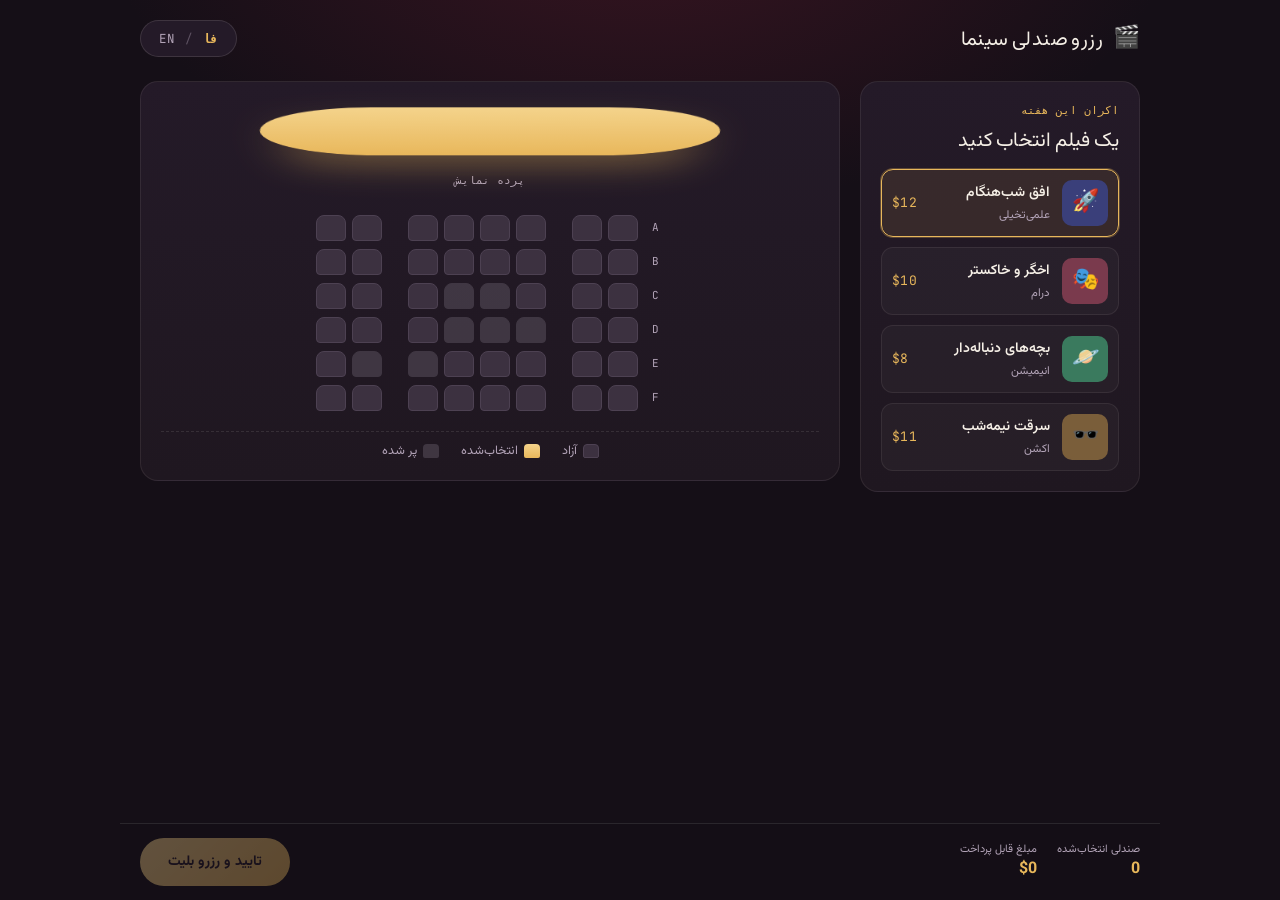
==== index.html @ b8304d1d "Add files via upload" ====
<!DOCTYPE html>
<html lang="fa" dir="rtl">
  <head>
    <meta charset="UTF-8" />
    <meta name="viewport" content="width=device-width, initial-scale=1.0" />
    <meta http-equiv="X-UA-Compatible" content="ie=edge" />
    <link rel="preconnect" href="https://fonts.googleapis.com" />
    <link rel="preconnect" href="https://fonts.gstatic.com" crossorigin />
    <link
      href="https://fonts.googleapis.com/css2?family=Bebas+Neue&family=Vazirmatn:wght@400;500;600;700&family=JetBrains+Mono:wght@500&display=swap"
      rel="stylesheet"
    />
    <link rel="stylesheet" href="style.css" />
    <title>رزرو صندلی سینما · Cinema Seat Booking</title>
  </head>
  <body>
    <div class="app">
      <header class="topbar">
        <div class="brand">
          <span class="brand__icon" aria-hidden="true">🎬</span>
          <span class="brand__name" data-i18n="brandName">رزرو صندلی سینما</span>
        </div>
        <button id="langToggle" class="lang-toggle" type="button" aria-label="Change language / تغییر زبان">
          <span class="lang-toggle__opt is-active" data-lang-opt="fa">فا</span>
          <span class="lang-toggle__divider">/</span>
          <span class="lang-toggle__opt" data-lang-opt="en">EN</span>
        </button>
      </header>

      <main class="layout">
        <section class="panel movies-panel" aria-label="Movie selection">
          <div class="panel__head">
            <span class="eyebrow mono" data-i18n="nowShowingEyebrow">اکران این هفته</span>
            <h2 class="section-title" data-i18n="chooseMovie">یک فیلم انتخاب کنید</h2>
          </div>
          <div class="movie-list" id="movieList" role="radiogroup" aria-label="Movies"></div>
        </section>

        <section class="panel theater-panel">
          <div class="screen-wrap">
            <div class="screen"></div>
            <span class="screen__label mono" data-i18n="screenLabel">پرده نمایش</span>
          </div>

          <div class="seat-map" id="seatMap"></div>

          <ul class="legend">
            <li>
              <span class="legend__seat legend__seat--available"></span>
              <span data-i18n="legendAvailable">آزاد</span>
            </li>
            <li>
              <span class="legend__seat legend__seat--selected"></span>
              <span data-i18n="legendSelected">انتخاب‌شده</span>
            </li>
            <li>
              <span class="legend__seat legend__seat--occupied"></span>
              <span data-i18n="legendOccupied">پر شده</span>
            </li>
          </ul>
        </section>
      </main>

      <footer class="summary-bar">
        <div class="summary-bar__info">
          <div class="summary-bar__stat">
            <span class="summary-bar__label" data-i18n="seatsLabel">صندلی انتخاب‌شده</span>
            <strong id="seatCount">0</strong>
          </div>
          <div class="summary-bar__stat">
            <span class="summary-bar__label" data-i18n="totalLabel">مبلغ قابل پرداخت</span>
            <strong>$<span id="totalPrice">0</span></strong>
          </div>
        </div>
        <button id="confirmBtn" class="confirm-btn" type="button" disabled>
          <span data-i18n="confirmBtn">تایید و رزرو بلیت</span>
        </button>
      </footer>
    </div>

    <div class="modal-overlay" id="modalOverlay" hidden>
      <div class="modal" role="dialog" aria-modal="true" aria-labelledby="modalTitle">
        <div class="modal__icon" aria-hidden="true">✓</div>
        <h3 id="modalTitle" data-i18n="modalTitle">رزرو با موفقیت انجام شد</h3>
        <p class="modal__details" id="modalDetails"></p>
        <button id="modalClose" class="confirm-btn" type="button" data-i18n="modalClose">رزرو جدید</button>
      </div>
    </div>

    <script src="script.js"></script>
  </body>
</html>
---- style.css ----
/* ============================================================
   Design tokens
   ============================================================ */
:root {
  /* Color — velvet curtain + marquee gold, built for a cinema subject */
  --bg: #150f17;
  --bg-soft: #1f1720;
  --panel: #241a28;
  --curtain: #7a1e33;
  --gold: #e8b75b;
  --gold-soft: #f4d38b;
  --seat-idle: #3c3140;
  --seat-idle-border: #4d4152;
  --seat-selected-start: #f4d38b;
  --seat-selected-end: #e8b75b;
  --seat-occupied: #59505d;
  --text: #f5efe6;
  --text-muted: #b3a4b8;
  --success: #34d399;

  --font-display: 'Bebas Neue', 'Vazirmatn', sans-serif;
  --font-body: 'Vazirmatn', sans-serif;
  --font-mono: 'JetBrains Mono', ui-monospace, monospace;

  --radius: 12px;
  --ease: cubic-bezier(0.4, 0, 0.2, 1);
}

@media (prefers-reduced-motion: reduce) {
  * {
    animation-duration: 0.001ms !important;
    transition-duration: 0.001ms !important;
  }
}

* {
  box-sizing: border-box;
}

html,
body {
  margin: 0;
  min-height: 100vh;
}

body {
  background: radial-gradient(ellipse 900px 500px at 50% -10%, rgba(122, 30, 51, 0.35), transparent 60%),
    var(--bg);
  color: var(--text);
  font-family: var(--font-body);
  font-size: 15px;
  line-height: 1.5;
}

.mono {
  font-family: var(--font-mono);
  letter-spacing: 0.03em;
}

.app {
  max-width: 1040px;
  margin: 0 auto;
  padding: 20px 20px 130px;
  display: flex;
  flex-direction: column;
  gap: 24px;
  min-height: 100vh;
}

/* ============================================================
   Topbar
   ============================================================ */
.topbar {
  display: flex;
  align-items: center;
  justify-content: space-between;
}

.brand {
  display: flex;
  align-items: center;
  gap: 10px;
}

.brand__icon {
  font-size: 22px;
}

.brand__name {
  font-family: var(--font-display);
  font-size: 20px;
  letter-spacing: 0.02em;
}

.lang-toggle {
  display: flex;
  align-items: center;
  gap: 6px;
  background: var(--panel);
  border: 1px solid rgba(245, 239, 230, 0.12);
  color: var(--text-muted);
  border-radius: 999px;
  padding: 7px 14px;
  font-family: var(--font-mono);
  font-size: 12.5px;
  cursor: pointer;
  transition: border-color 0.15s var(--ease);
}

.lang-toggle:hover {
  border-color: var(--gold);
}

.lang-toggle__opt {
  padding: 2px 4px;
  transition: color 0.15s var(--ease);
}

.lang-toggle__opt.is-active {
  color: var(--gold);
  font-weight: 700;
}

.lang-toggle__divider {
  opacity: 0.4;
}

/* ============================================================
   Layout
   ============================================================ */
.layout {
  display: grid;
  grid-template-columns: 280px 1fr;
  gap: 20px;
  align-items: start;
}

@media (max-width: 780px) {
  .layout {
    grid-template-columns: 1fr;
  }
}

.panel {
  background: linear-gradient(180deg, var(--panel), var(--bg-soft));
  border: 1px solid rgba(245, 239, 230, 0.08);
  border-radius: 18px;
  padding: 20px;
}

.panel__head {
  margin-bottom: 14px;
}

.eyebrow {
  display: block;
  font-size: 11px;
  color: var(--gold);
  text-transform: uppercase;
  margin-bottom: 6px;
}

.section-title {
  font-family: var(--font-display);
  font-size: 20px;
  font-weight: 400;
  letter-spacing: 0.01em;
  margin: 0;
}

/* ============================================================
   Movie list
   ============================================================ */
.movie-list {
  display: flex;
  flex-direction: column;
  gap: 10px;
}

@media (max-width: 780px) {
  .movie-list {
    flex-direction: row;
    overflow-x: auto;
    padding-bottom: 6px;
    -webkit-overflow-scrolling: touch;
  }
}

.movie-card {
  display: flex;
  align-items: center;
  gap: 12px;
  background: rgba(245, 239, 230, 0.03);
  border: 1.5px solid rgba(245, 239, 230, 0.08);
  border-radius: var(--radius);
  padding: 10px;
  cursor: pointer;
  text-align: start;
  color: var(--text);
  font-family: var(--font-body);
  transition: border-color 0.15s var(--ease), background 0.15s var(--ease), transform 0.15s var(--ease);
  min-height: 64px;
}

@media (max-width: 780px) {
  .movie-card {
    flex-direction: column;
    min-width: 128px;
    text-align: center;
  }
}

.movie-card:hover {
  border-color: rgba(232, 183, 91, 0.5);
  transform: translateY(-1px);
}

.movie-card.is-selected {
  border-color: var(--gold);
  background: rgba(232, 183, 91, 0.1);
  box-shadow: 0 0 0 1px rgba(232, 183, 91, 0.3);
}

.movie-card__poster {
  flex: none;
  width: 46px;
  height: 46px;
  border-radius: 10px;
  display: flex;
  align-items: center;
  justify-content: center;
  font-size: 22px;
}

.movie-card__body {
  flex: 1;
  min-width: 0;
}

.movie-card__title {
  display: block;
  font-weight: 600;
  font-size: 14px;
  white-space: nowrap;
  overflow: hidden;
  text-overflow: ellipsis;
}

.movie-card__genre {
  display: block;
  font-size: 11.5px;
  color: var(--text-muted);
  margin-top: 2px;
}

.movie-card__price {
  flex: none;
  font-family: var(--font-mono);
  font-size: 13px;
  color: var(--gold);
}

/* ============================================================
   Theater / screen (signature element)
   ============================================================ */
.screen-wrap {
  display: flex;
  flex-direction: column;
  align-items: center;
  margin-bottom: 26px;
  perspective: 700px;
}

.screen {
  width: 100%;
  max-width: 460px;
  height: 60px;
  border-radius: 50% / 100%;
  background: linear-gradient(180deg, var(--gold-soft), var(--gold));
  transform: rotateX(-38deg);
  box-shadow: 0 20px 45px -10px rgba(232, 183, 91, 0.45);
  transition: box-shadow 0.4s var(--ease);
}

/* The glow intensifies as more seats are selected - set via --glow custom property from JS */
.screen-wrap.has-selection .screen {
  box-shadow: 0 20px 60px -6px rgba(232, 183, 91, 0.7);
}

.screen__label {
  margin-top: 10px;
  font-size: 11px;
  color: var(--text-muted);
  text-transform: uppercase;
}

/* ============================================================
   Seat map
   ============================================================ */
.seat-map {
  display: flex;
  flex-direction: column;
  gap: 8px;
  align-items: center;
  margin-bottom: 20px;
}

.seat-row {
  display: flex;
  align-items: center;
  gap: 10px;
}

.seat-row__label {
  width: 16px;
  font-size: 11px;
  color: var(--text-muted);
  text-align: center;
}

.seat-row__seats {
  display: flex;
  gap: 6px;
}

.seat-gap {
  width: 14px;
}

.seat {
  width: 30px;
  height: 26px;
  border: none;
  border-radius: 8px 8px 4px 4px;
  background: var(--seat-idle);
  border: 1.5px solid var(--seat-idle-border);
  cursor: pointer;
  transition: transform 0.12s var(--ease), background 0.15s var(--ease), border-color 0.15s var(--ease);
  padding: 0;
}

.seat:hover:not(.seat--occupied) {
  transform: scale(1.12);
  border-color: var(--gold);
}

.seat:focus-visible {
  outline: 2px solid var(--gold);
  outline-offset: 2px;
}

.seat--selected {
  background: linear-gradient(180deg, var(--seat-selected-start), var(--seat-selected-end));
  border-color: var(--gold);
}

.seat--occupied {
  background: var(--seat-occupied);
  border-color: var(--seat-occupied);
  cursor: not-allowed;
  opacity: 0.55;
}

/* touch target padding so mobile taps are forgiving even though the visible
   seat stays compact and true to the theater-seat shape */
.seat-row__seats .seat {
  position: relative;
}

@media (max-width: 480px) {
  .seat {
    width: 26px;
    height: 22px;
  }
  .seat-row__seats {
    gap: 5px;
  }
}

/* ============================================================
   Legend
   ============================================================ */
.legend {
  list-style: none;
  display: flex;
  justify-content: center;
  gap: 22px;
  padding: 10px 0 0;
  margin: 0;
  font-size: 12.5px;
  color: var(--text-muted);
  border-top: 1px dashed rgba(245, 239, 230, 0.1);
}

.legend li {
  display: flex;
  align-items: center;
  gap: 6px;
}

.legend__seat {
  width: 16px;
  height: 14px;
  border-radius: 4px 4px 2px 2px;
  display: inline-block;
}

.legend__seat--available {
  background: var(--seat-idle);
  border: 1px solid var(--seat-idle-border);
}

.legend__seat--selected {
  background: linear-gradient(180deg, var(--seat-selected-start), var(--seat-selected-end));
}

.legend__seat--occupied {
  background: var(--seat-occupied);
  opacity: 0.55;
}

/* ============================================================
   Summary bar
   ============================================================ */
.summary-bar {
  position: fixed;
  bottom: 0;
  inset-inline: 0;
  background: rgba(21, 15, 23, 0.9);
  backdrop-filter: blur(10px);
  border-top: 1px solid rgba(245, 239, 230, 0.1);
  padding: 14px 20px;
  display: flex;
  align-items: center;
  justify-content: space-between;
  gap: 16px;
  max-width: 1040px;
  margin: 0 auto;
  z-index: 20;
}

.summary-bar__info {
  display: flex;
  gap: 20px;
}

.summary-bar__stat {
  display: flex;
  flex-direction: column;
  font-size: 12px;
}

.summary-bar__label {
  color: var(--text-muted);
  font-size: 11px;
}

.summary-bar__stat strong {
  font-size: 16px;
  color: var(--gold);
}

.confirm-btn {
  background: linear-gradient(135deg, var(--gold-soft), var(--gold));
  color: #241a28;
  border: none;
  border-radius: 999px;
  padding: 13px 28px;
  font-family: var(--font-body);
  font-weight: 700;
  font-size: 14px;
  cursor: pointer;
  transition: transform 0.15s var(--ease), box-shadow 0.15s var(--ease), opacity 0.15s var(--ease);
  box-shadow: 0 10px 24px -8px rgba(232, 183, 91, 0.6);
}

.confirm-btn:disabled {
  opacity: 0.35;
  cursor: not-allowed;
  box-shadow: none;
}

.confirm-btn:not(:disabled):hover {
  transform: translateY(-1px);
}

/* ============================================================
   Modal
   ============================================================ */
.modal-overlay {
  position: fixed;
  inset: 0;
  background: rgba(10, 6, 11, 0.7);
  display: flex;
  align-items: center;
  justify-content: center;
  z-index: 40;
  padding: 20px;
}

.modal-overlay[hidden] {
  display: none;
}

.modal {
  background: var(--panel);
  border: 1px solid rgba(245, 239, 230, 0.1);
  border-radius: 18px;
  padding: 28px;
  max-width: 340px;
  width: 100%;
  text-align: center;
  animation: pop 0.25s var(--ease);
}

.modal__icon {
  width: 46px;
  height: 46px;
  border-radius: 50%;
  background: rgba(52, 211, 153, 0.15);
  color: var(--success);
  display: flex;
  align-items: center;
  justify-content: center;
  font-size: 22px;
  margin: 0 auto 14px;
}

.modal h3 {
  font-family: var(--font-display);
  font-weight: 400;
  font-size: 20px;
  margin: 0 0 8px;
}

.modal__details {
  color: var(--text-muted);
  font-size: 13.5px;
  margin: 0 0 18px;
  line-height: 1.6;
}

@keyframes pop {
  from {
    transform: scale(0.92);
    opacity: 0;
  }
  to {
    transform: scale(1);
    opacity: 1;
  }
}
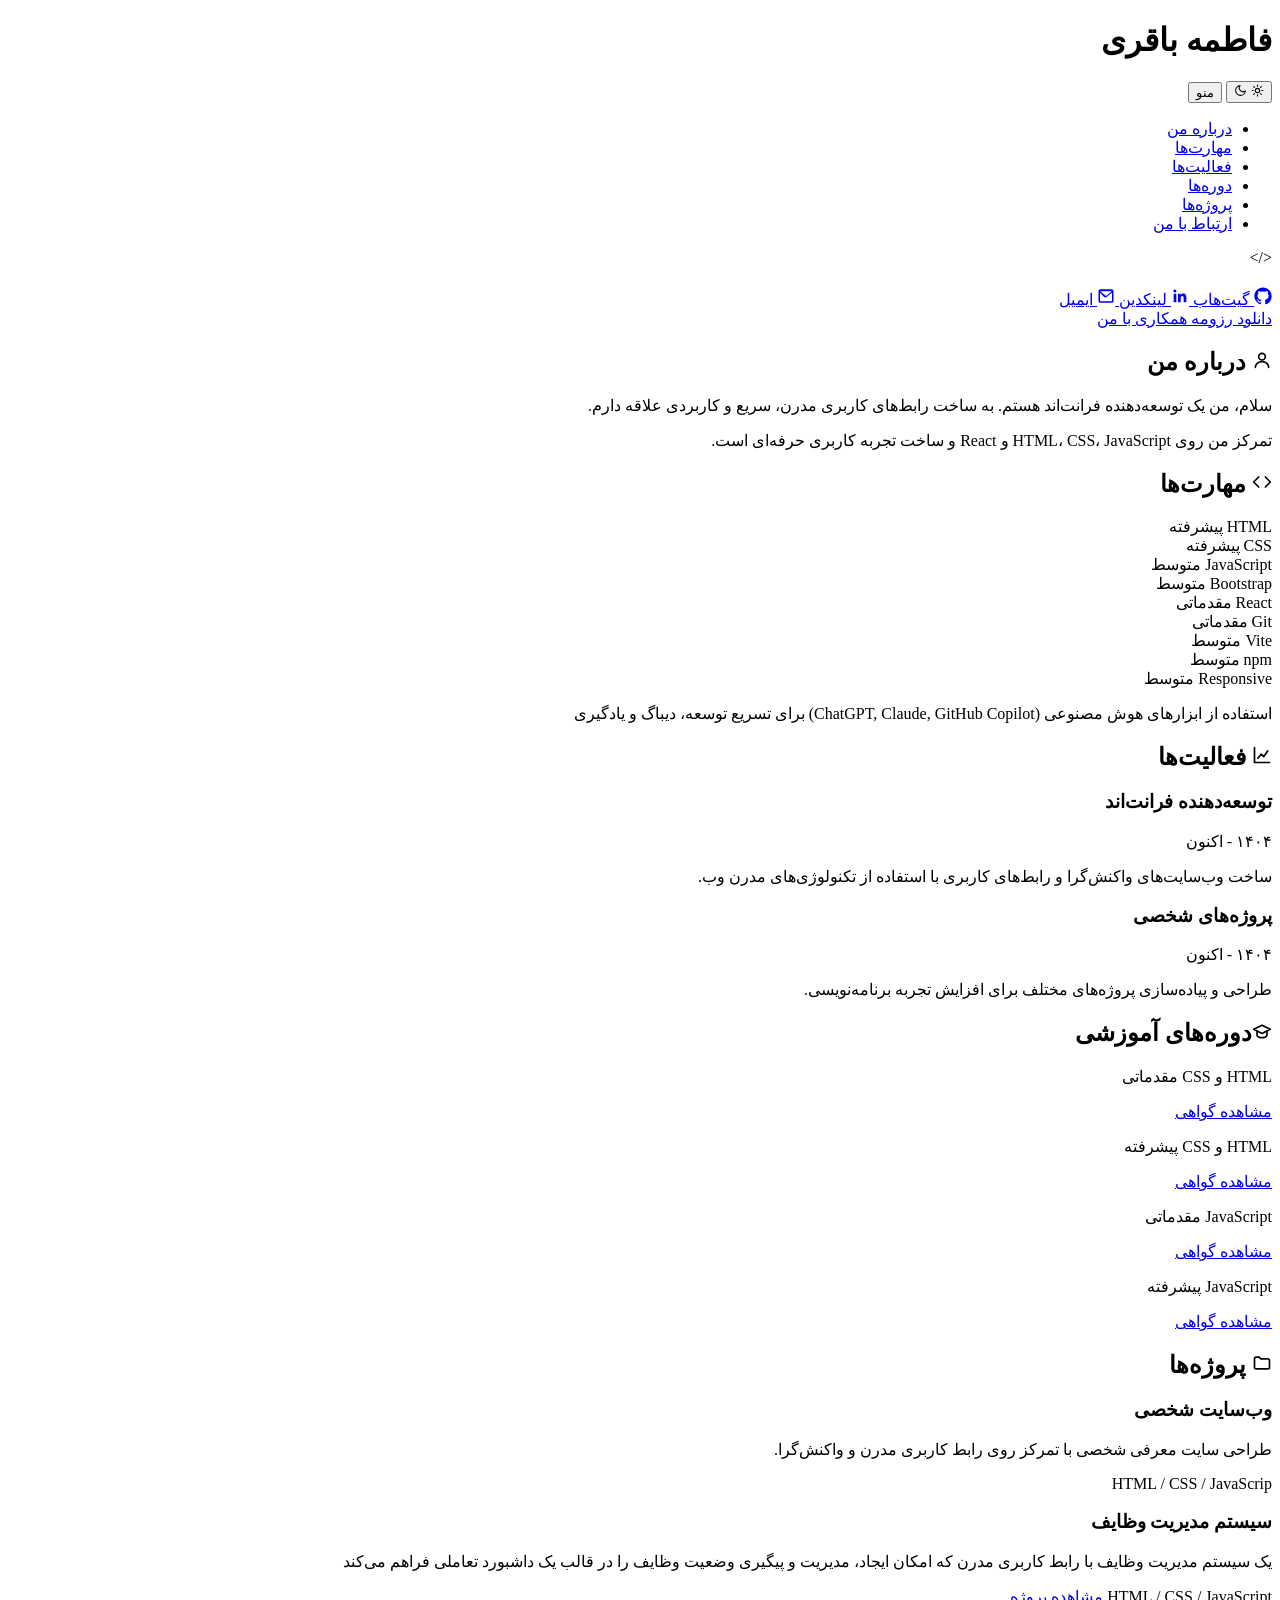
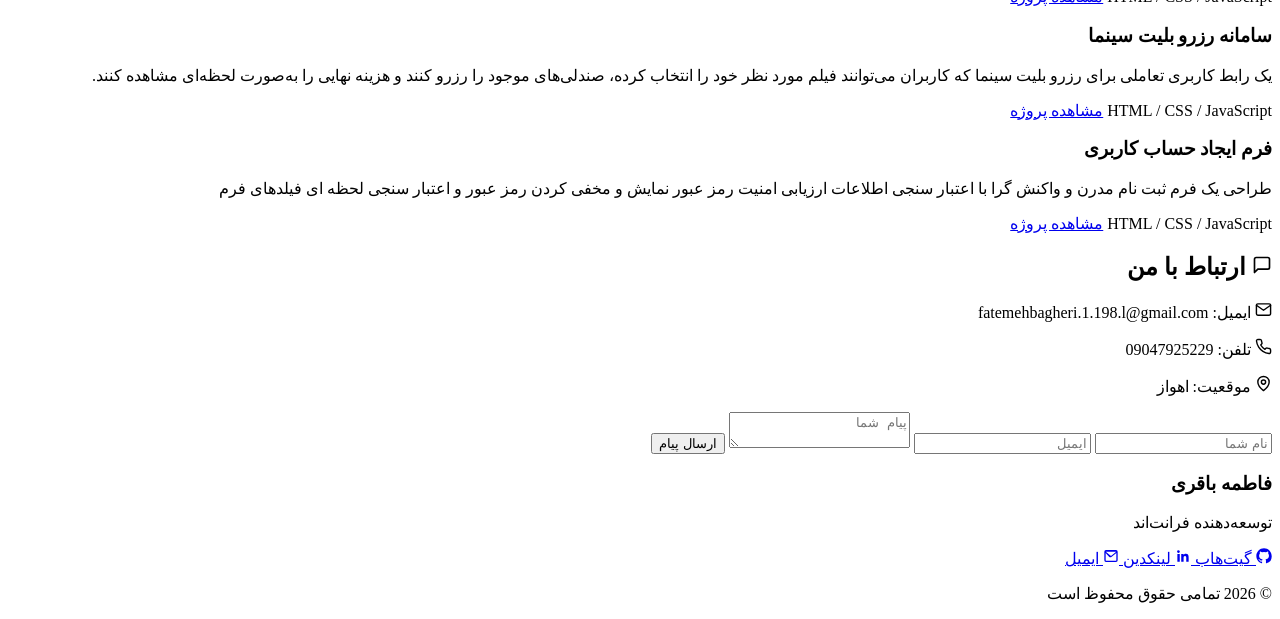
==== commit 2a9cfe8d: "Add files via upload" ====
--- a/index.html
+++ b/index.html
@@ -1,92 +1,668 @@
 <!DOCTYPE html>
 <html lang="fa" dir="rtl">
-  <head>
-    <meta charset="UTF-8" />
-    <meta name="viewport" content="width=device-width, initial-scale=1.0" />
-    <meta http-equiv="X-UA-Compatible" content="ie=edge" />
-    <link rel="preconnect" href="https://fonts.googleapis.com" />
-    <link rel="preconnect" href="https://fonts.gstatic.com" crossorigin />
-    <link
-      href="https://fonts.googleapis.com/css2?family=Bebas+Neue&family=Vazirmatn:wght@400;500;600;700&family=JetBrains+Mono:wght@500&display=swap"
-      rel="stylesheet"
-    />
-    <link rel="stylesheet" href="style.css" />
-    <title>رزرو صندلی سینما · Cinema Seat Booking</title>
-  </head>
-  <body>
-    <div class="app">
-      <header class="topbar">
-        <div class="brand">
-          <span class="brand__icon" aria-hidden="true">🎬</span>
-          <span class="brand__name" data-i18n="brandName">رزرو صندلی سینما</span>
-        </div>
-        <button id="langToggle" class="lang-toggle" type="button" aria-label="Change language / تغییر زبان">
-          <span class="lang-toggle__opt is-active" data-lang-opt="fa">فا</span>
-          <span class="lang-toggle__divider">/</span>
-          <span class="lang-toggle__opt" data-lang-opt="en">EN</span>
-        </button>
-      </header>
-
-      <main class="layout">
-        <section class="panel movies-panel" aria-label="Movie selection">
-          <div class="panel__head">
-            <span class="eyebrow mono" data-i18n="nowShowingEyebrow">اکران این هفته</span>
-            <h2 class="section-title" data-i18n="chooseMovie">یک فیلم انتخاب کنید</h2>
-          </div>
-          <div class="movie-list" id="movieList" role="radiogroup" aria-label="Movies"></div>
-        </section>
-
-        <section class="panel theater-panel">
-          <div class="screen-wrap">
-            <div class="screen"></div>
-            <span class="screen__label mono" data-i18n="screenLabel">پرده نمایش</span>
-          </div>
-
-          <div class="seat-map" id="seatMap"></div>
-
-          <ul class="legend">
-            <li>
-              <span class="legend__seat legend__seat--available"></span>
-              <span data-i18n="legendAvailable">آزاد</span>
-            </li>
-            <li>
-              <span class="legend__seat legend__seat--selected"></span>
-              <span data-i18n="legendSelected">انتخاب‌شده</span>
-            </li>
-            <li>
-              <span class="legend__seat legend__seat--occupied"></span>
-              <span data-i18n="legendOccupied">پر شده</span>
-            </li>
-          </ul>
-        </section>
-      </main>
-
-      <footer class="summary-bar">
-        <div class="summary-bar__info">
-          <div class="summary-bar__stat">
-            <span class="summary-bar__label" data-i18n="seatsLabel">صندلی انتخاب‌شده</span>
-            <strong id="seatCount">0</strong>
-          </div>
-          <div class="summary-bar__stat">
-            <span class="summary-bar__label" data-i18n="totalLabel">مبلغ قابل پرداخت</span>
-            <strong>$<span id="totalPrice">0</span></strong>
-          </div>
-        </div>
-        <button id="confirmBtn" class="confirm-btn" type="button" disabled>
-          <span data-i18n="confirmBtn">تایید و رزرو بلیت</span>
-        </button>
-      </footer>
-    </div>
-
-    <div class="modal-overlay" id="modalOverlay" hidden>
-      <div class="modal" role="dialog" aria-modal="true" aria-labelledby="modalTitle">
-        <div class="modal__icon" aria-hidden="true">✓</div>
-        <h3 id="modalTitle" data-i18n="modalTitle">رزرو با موفقیت انجام شد</h3>
-        <p class="modal__details" id="modalDetails"></p>
-        <button id="modalClose" class="confirm-btn" type="button" data-i18n="modalClose">رزرو جدید</button>
-      </div>
-    </div>
-
-    <script src="script.js"></script>
-  </body>
+
+<head>
+
+<meta charset="UTF-8">
+
+<meta name="viewport" content="width=device-width, initial-scale=1.0">
+
+<title>
+فاطمه باقری | Front-end Developer
+</title>
+
+<link rel="stylesheet" href="i.css">
+
+<script>
+(function(){
+    var saved = localStorage.getItem("theme");
+    var theme = saved || (window.matchMedia("(prefers-color-scheme: light)").matches ? "light" : "dark");
+    document.documentElement.setAttribute("data-theme", theme);
+})();
+</script>
+
+</head>
+
+
+<body>
+
+<!-- لایه‌های پارالاکس پس‌زمینه: هرکدام با سرعت متفاوت هنگام اسکرول جابه‌جا می‌شوند تا حس عمق بسازند -->
+<div class="bg-decor" aria-hidden="true">
+    <span class="orb orb-1" data-speed="0.15"></span>
+    <span class="orb orb-2" data-speed="0.3"></span>
+    <span class="orb orb-3" data-speed="0.08"></span>
+    <span class="grain"></span>
+</div>
+
+
+<header class="reveal" id="site-header">
+
+<div class="container">
+
+
+<div class="header-top">
+
+<h1 class="site-title">
+فاطمه باقری
+</h1>
+
+<div class="header-actions">
+
+<button id="theme-toggle" class="theme-toggle" aria-label="تغییر حالت روز و شب" title="تغییر حالت روز و شب">
+  <span class="toggle-track">
+    <span class="toggle-thumb">
+      <svg class="icon-sun" viewBox="0 0 24 24" width="13" height="13" fill="none" stroke="currentColor" stroke-width="2" stroke-linecap="round" stroke-linejoin="round"><circle cx="12" cy="12" r="4"/><path d="M12 2v2M12 20v2M4.93 4.93l1.41 1.41M17.66 17.66l1.41 1.41M2 12h2M20 12h2M4.93 19.07l1.41-1.41M17.66 6.34l1.41-1.41"/></svg>
+      <svg class="icon-moon" viewBox="0 0 24 24" width="13" height="13" fill="none" stroke="currentColor" stroke-width="2" stroke-linecap="round" stroke-linejoin="round"><path d="M21 12.79A9 9 0 1 1 11.21 3 7 7 0 0 0 21 12.79z"/></svg>
+    </span>
+  </span>
+</button>
+
+<button id="menu-toggle" class="menu-toggle" aria-label="باز کردن منو" aria-expanded="false" aria-controls="main-nav">
+  <span class="menu-icon">
+    <span></span>
+    <span></span>
+    <span></span>
+  </span>
+  <span class="menu-toggle-label">منو</span>
+</button>
+
+</div> 
+
+</div>
+
+
+
+<nav id="main-nav" class="main-nav">
+
+<div class="main-nav-inner">
+
+<ul>
+
+<li>
+<a href="#about" class="nav-link">درباره من</a>
+</li>
+
+<li>
+<a href="#skills" class="nav-link">مهارت‌ها</a>
+</li>
+
+<li>
+<a href="#activities" class="nav-link">فعالیت‌ها</a>
+</li>
+
+<li>
+<a href="#education" class="nav-link">دوره‌ها</a>
+</li>
+
+<li>
+<a href="#portfolio" class="nav-link">پروژه‌ها</a>
+</li>
+
+<li>
+<a href="#contact" class="nav-link">ارتباط با من</a>
+</li>
+
+</ul>
+
+</div>
+
+</nav>
+
+
+</div>
+
+</header>
+
+
+
+
+
+<main>
+
+
+<div class="container">
+
+
+
+<section class="hero reveal">
+
+
+<div class="hero-content">
+
+<span class="hero-glyph" aria-hidden="true">&lt;/&gt;</span>
+
+<h2>
+<span id="typing"></span>
+</h2>
+
+
+
+<div class="social">
+
+<a href="https://github.com/vvnn12vn-boop" 
+target="_blank" 
+class="social-link">
+<svg viewBox="0 0 24 24" width="18" height="18" fill="currentColor"><path d="M12 .5C5.65.5.5 5.65.5 12c0 5.1 3.29 9.42 7.86 10.95.58.1.79-.25.79-.56 0-.28-.01-1.02-.02-2-3.2.7-3.87-1.54-3.87-1.54-.53-1.34-1.29-1.7-1.29-1.7-1.05-.72.08-.71.08-.71 1.17.08 1.78 1.2 1.78 1.2 1.03 1.77 2.7 1.26 3.36.96.1-.75.4-1.26.73-1.55-2.55-.29-5.24-1.28-5.24-5.7 0-1.26.45-2.29 1.19-3.09-.12-.29-.52-1.46.11-3.05 0 0 .97-.31 3.18 1.18a11 11 0 0 1 5.8 0c2.2-1.49 3.17-1.18 3.17-1.18.64 1.59.24 2.76.12 3.05.74.8 1.19 1.83 1.19 3.09 0 4.43-2.7 5.4-5.27 5.69.42.36.78 1.07.78 2.16 0 1.56-.02 2.82-.02 3.2 0 .31.21.67.8.56A10.52 10.52 0 0 0 23.5 12c0-6.35-5.15-11.5-11.5-11.5z"/></svg>
+<span>گیت‌هاب</span>
+</a>
+
+<a href="www.linkedin.com/in/frontend-dev-g-a47973423" class="social-link">
+<svg viewBox="0 0 24 24" width="18" height="18" fill="currentColor"><path d="M20.45 20.45h-3.56v-5.57c0-1.33-.02-3.04-1.85-3.04-1.86 0-2.14 1.45-2.14 2.94v5.67H9.34V9h3.42v1.56h.05c.48-.9 1.64-1.85 3.38-1.85 3.6 0 4.27 2.37 4.27 5.46v6.28zM5.34 7.43a2.07 2.07 0 1 1 0-4.13 2.07 2.07 0 0 1 0 4.13zM7.12 20.45H3.56V9h3.56v11.45z"/></svg>
+<span>لینکدین</span>
+</a>
+
+<a href="mailto:fatemehbagheri.1.198.l@gmail.com" class="social-link">
+<svg viewBox="0 0 24 24" width="18" height="18" fill="currentColor"><path d="M2 5.5A2.5 2.5 0 0 1 4.5 3h15A2.5 2.5 0 0 1 22 5.5v13a2.5 2.5 0 0 1-2.5 2.5h-15A2.5 2.5 0 0 1 2 18.5v-13zm2.2.3 7.3 5.7c.3.24.7.24 1 0l7.3-5.7H4.2zM4 7.6v10.9c0 .28.22.5.5.5h15a.5.5 0 0 0 .5-.5V7.6l-7.4 5.77a2.5 2.5 0 0 1-3.2 0L4 7.6z"/></svg>
+<span>ایمیل</span>
+</a>
+
+</div>
+
+
+
+<div class="buttons">
+
+
+<a href="#" class="btn">
+
+دانلود رزومه
+
+</a>
+
+
+
+<a href="#contact" class="btn primary">
+
+همکاری با من
+
+</a>
+
+
+
+</div>
+
+
+
+</div>
+
+
+</section>
+
+
+
+
+<section id="about" class="box reveal">
+
+
+<h2>
+<svg class="h2-icon" viewBox="0 0 24 24" width="20" height="20" fill="none" stroke="currentColor" stroke-width="2" stroke-linecap="round" stroke-linejoin="round"><circle cx="12" cy="8" r="4"/><path d="M4 21c0-4 3.5-7 8-7s8 3 8 7"/></svg>
+درباره من
+</h2>
+
+
+<p>
+
+سلام، من یک توسعه‌دهنده فرانت‌اند هستم.
+به ساخت رابط‌های کاربری مدرن، سریع و کاربردی علاقه دارم.
+
+</p>
+
+
+<p>
+
+تمرکز من روی HTML، CSS، JavaScript و React
+و ساخت تجربه کاربری حرفه‌ای است.
+
+</p>
+
+
+</section>
+
+
+<section id="skills" class="box reveal">
+
+<h2>
+<svg class="h2-icon" viewBox="0 0 24 24" width="20" height="20" fill="none" stroke="currentColor" stroke-width="2" stroke-linecap="round" stroke-linejoin="round"><polyline points="16 18 22 12 16 6"/><polyline points="8 6 2 12 8 18"/></svg>
+مهارت‌ها
+</h2>
+
+<div class="skills">
+
+<div class="skill">
+<div class="skill-title">
+<span>HTML</span>
+<span class="skill-level level-advanced">پیشرفته</span>
+</div>
+</div>
+
+<div class="skill">
+<div class="skill-title">
+<span>CSS</span>
+<span class="skill-level level-advanced">پیشرفته</span>
+</div>
+</div>
+
+<div class="skill">
+<div class="skill-title">
+<span>JavaScript</span>
+<span class="skill-level level-mid">متوسط</span>
+</div>
+</div>
+
+<div class="skill">
+<div class="skill-title">
+<span>Bootstrap</span>
+<span class="skill-level level-intro"> متوسط </span>
+</div>
+</div>
+
+<div class="skill">
+<div class="skill-title">
+<span>React</span>
+<span class="skill-level level-basic">مقدماتی</span>
+</div>
+</div>
+
+<div class="skill">
+<div class="skill-title">
+<span>Git</span>
+<span class="skill-level level-basic">مقدماتی</span>
+</div>
+</div>
+
+<div class="skill">
+<div class="skill-title">
+<span>Vite</span>
+<span class="skill-level level-intro"> متوسط </span>
+</div>
+</div>
+
+<div class="skill">
+<div class="skill-title">
+<span>npm</span>
+<span class="skill-level level-intro"> متوسط </span>
+</div>
+</div>
+
+<div class="skill">
+<div class="skill-title">
+<span>Responsive</span>
+<span class="skill-level level-intro"> متوسط </span>
+</div>
+</div>
+
+
+</div>
+
+<p class="ai-tools-note">
+استفاده از ابزارهای هوش مصنوعی (ChatGPT, Claude, GitHub Copilot) برای تسریع توسعه، دیباگ و یادگیری
+</p>
+</section>
+
+<section id="experience" class="box reveal">
+  
+  
+  <h2>
+<svg id="activities"  class="h2-icon" viewBox="0 0 24 24" width="20" height="20" fill="none" stroke="currentColor" stroke-width="2" stroke-linecap="round" stroke-linejoin="round">
+<path d="M3 3v18h18"/>
+<path d="M7 16l4-5 3 3 5-7"/>
+</svg>
+فعالیت‌ها
+</h2>
+  
+<div class="timeline">
+
+
+
+<div class="timeline-item">
+
+
+<h3>
+توسعه‌دهنده فرانت‌اند
+</h3>
+
+
+<span>
+۱۴۰۴ - اکنون
+</span>
+
+
+<p>
+
+ساخت وب‌سایت‌های واکنش‌گرا و رابط‌های کاربری
+با استفاده از تکنولوژی‌های مدرن وب.
+
+</p>
+
+
+</div>
+
+<div class="timeline">
+
+
+
+<div class="timeline-item">
+
+
+<h3>
+پروژه‌های شخصی
+</h3>
+
+
+<span>
+۱۴۰۴ - اکنون
+</span>
+
+
+<p>
+
+طراحی و پیاده‌سازی پروژه‌های مختلف برای افزایش
+تجربه برنامه‌نویسی.
+
+</p>
+
+
+</div>
+
+
+
+</div>
+
+
+</section>
+
+
+<section id="education" class="box reveal">
+
+<h2><svg class="h2-icon" viewBox="0 0 24 24" width="20" height="20" fill="none" stroke="currentColor" stroke-width="2" stroke-linecap="round" stroke-linejoin="round"><path d="M22 10 12 5 2 10l10 5 10-5Z"/><path d="M6 12v5c0 1.5 3 3 6 3s6-1.5 6-3v-5"/></svg>دوره‌های آموزشی</h2>
+
+
+<div class="edu-items">
+
+<div class="edu-item">
+<p> HTML و CSS مقدماتی </p>
+<a href="https://aiolearn.app/cs/final/1c6cfc620786611.jpg" class="cert-link">مشاهده گواهی</a>
+</div>
+
+<div class="edu-item">
+<p> HTML و CSS پیشرفته </p>
+<a href="https://aiolearn.app/cs/final/3f637a620786612.jpg" class="cert-link">مشاهده گواهی</a>
+</div>
+
+<div class="edu-item">
+<p> JavaScript مقدماتی </p>
+<a href="https://aiolearn.app/cs/final/5ea9b7620786613.jpg" class="cert-link">مشاهده گواهی</a>
+</div>
+
+<div class="edu-item">
+<p> JavaScript پیشرفته </p>
+<a href="https://aiolearn.app/cs/final/e9894d620786614.jpg" class="cert-link">مشاهده گواهی</a>
+</div>
+
+</div>
+
+</section>
+
+<section id="portfolio" class="box reveal">
+
+
+<h2>
+<svg class="h2-icon" viewBox="0 0 24 24" width="20" height="20" fill="none" stroke="currentColor" stroke-width="2" stroke-linecap="round" stroke-linejoin="round"><path d="M3 7a2 2 0 0 1 2-2h3.5l2 2H19a2 2 0 0 1 2 2v8a2 2 0 0 1-2 2H5a2 2 0 0 1-2-2V7Z"/></svg>
+پروژه‌ها
+</h2>
+
+
+
+<div class="projects">
+
+
+
+<div class="project">
+
+  <h3>وب‌سایت شخصی</h3>
+
+  <p>
+    طراحی سایت معرفی شخصی با تمرکز روی
+    رابط کاربری مدرن و واکنش‌گرا.
+  </p>
+
+  <span>HTML / CSS / JavaScrip</span>
+
+
+</div>
+
+
+
+<div class="project">
+
+
+<h3>
+سیستم مدیریت وظایف
+</h3>
+
+
+<p>
+یک سیستم مدیریت وظایف با رابط کاربری مدرن که امکان ایجاد، مدیریت و پیگیری وضعیت وظایف را در قالب یک داشبورد تعاملی فراهم می‌کند
+</p>
+
+
+<span>
+HTML / CSS / JavaScript
+</span>
+
+  <a href="https://vvnn12vn-boop.github.io/WorkManager/"
+     target="_blank"
+     class="project-link">
+     مشاهده پروژه
+  </a>
+
+</div>
+
+
+
+<div class="project">
+
+
+<h3>
+سامانه رزرو بلیت سینما
+</h3>
+
+
+<p>
+  
+یک رابط کاربری تعاملی برای رزرو بلیت سینما که کاربران می‌توانند فیلم مورد نظر خود را انتخاب کرده، صندلی‌های موجود را رزرو کنند و هزینه نهایی را به‌صورت لحظه‌ای مشاهده کنند.
+
+</p>
+
+
+<span>
+HTML / CSS / JavaScript
+</span>
+
+<a href="https://vvnn12vn-boop.github.io/my-portfolio/"
+   target="_blank"
+   class="project-link">
+   مشاهده پروژه
+</a>
+</div>
+
+
+
+<div class="project">
+
+
+<h3>
+فرم ایجاد حساب کاربری
+</h3>
+
+
+<p>
+طراحی یک فرم ثبت نام مدرن و واکنش گرا با اعتبار سنجی اطلاعات ارزیابی امنیت رمز عبور نمایش و مخفی کردن رمز عبور و اعتبار سنجی لحظه ای فیلدهای فرم
+</p>
+
+
+<span>
+HTML / CSS / JavaScript
+</span>
+
+  <a href="https://vvnn12vn-boop.github.io/Signup-Interface/"
+     target="_blank"
+     class="project-link">
+     مشاهده پروژه
+  </a>
+
+</div>
+
+
+</div>
+
+
+</section>
+
+
+
+
+<section id="contact" class="box reveal">
+
+
+<h2>
+<svg class="h2-icon" viewBox="0 0 24 24" width="20" height="20" fill="none" stroke="currentColor" stroke-width="2" stroke-linecap="round" stroke-linejoin="round"><path d="M21 15a2 2 0 0 1-2 2H7l-4 4V5a2 2 0 0 1 2-2h14a2 2 0 0 1 2 2z"/></svg>
+ارتباط با من
+</h2>
+
+
+
+<div class="contact-info">
+
+
+<p>
+<svg class="contact-icon" viewBox="0 0 24 24" width="17" height="17" fill="none" stroke="currentColor" stroke-width="2" stroke-linecap="round" stroke-linejoin="round"><rect x="2" y="4" width="20" height="16" rx="2"/><path d="m22 6-10 7L2 6"/></svg>
+ایمیل:
+fatemehbagheri.1.198.l@gmail.com
+</p>
+
+
+<p>
+<svg class="contact-icon" viewBox="0 0 24 24" width="17" height="17" fill="none" stroke="currentColor" stroke-width="2" stroke-linecap="round" stroke-linejoin="round"><path d="M22 16.92v3a2 2 0 0 1-2.18 2 19.79 19.79 0 0 1-8.63-3.07 19.5 19.5 0 0 1-6-6 19.79 19.79 0 0 1-3.07-8.67A2 2 0 0 1 4.11 2h3a2 2 0 0 1 2 1.72c.13.96.36 1.9.7 2.81a2 2 0 0 1-.45 2.11L8.09 9.91a16 16 0 0 0 6 6l1.27-1.27a2 2 0 0 1 2.11-.45c.9.34 1.85.57 2.81.7A2 2 0 0 1 22 16.92z"/></svg>
+تلفن:
+09047925229
+</p>
+
+
+<p>
+<svg class="contact-icon" viewBox="0 0 24 24" width="17" height="17" fill="none" stroke="currentColor" stroke-width="2" stroke-linecap="round" stroke-linejoin="round"><path d="M20 10c0 6-8 12-8 12s-8-6-8-12a8 8 0 0 1 16 0Z"/><circle cx="12" cy="10" r="3"/></svg>
+موقعیت:
+اهواز
+</p>
+
+
+</div>
+
+
+
+
+<form class="contact-form">
+
+
+<input 
+type="text"
+placeholder="نام شما">
+
+
+
+<input 
+type="email"
+placeholder="ایمیل">
+
+
+
+<textarea
+placeholder="پیام شما"></textarea>
+
+
+
+<button>
+ارسال پیام
+</button>
+
+
+
+</form>
+
+
+</section>
+
+
+
+
+
+
+</div>
+
+
+</main>
+
+
+
+
+
+
+
+
+<footer>
+
+
+<div class="container" >
+
+
+<h3>
+فاطمه باقری
+</h3>
+
+
+<p>
+توسعه‌دهنده فرانت‌اند
+</p>
+
+
+<div class="footer-links">
+
+<a href="#" class="social-link">
+<svg viewBox="0 0 24 24" width="16" height="16" fill="currentColor"><path d="M12 .5C5.65.5.5 5.65.5 12c0 5.1 3.29 9.42 7.86 10.95.58.1.79-.25.79-.56 0-.28-.01-1.02-.02-2-3.2.7-3.87-1.54-3.87-1.54-.53-1.34-1.29-1.7-1.29-1.7-1.05-.72.08-.71.08-.71 1.17.08 1.78 1.2 1.78 1.2 1.03 1.77 2.7 1.26 3.36.96.1-.75.4-1.26.73-1.55-2.55-.29-5.24-1.28-5.24-5.7 0-1.26.45-2.29 1.19-3.09-.12-.29-.52-1.46.11-3.05 0 0 .97-.31 3.18 1.18a11 11 0 0 1 5.8 0c2.2-1.49 3.17-1.18 3.17-1.18.64 1.59.24 2.76.12 3.05.74.8 1.19 1.83 1.19 3.09 0 4.43-2.7 5.4-5.27 5.69.42.36.78 1.07.78 2.16 0 1.56-.02 2.82-.02 3.2 0 .31.21.67.8.56A10.52 10.52 0 0 0 23.5 12c0-6.35-5.15-11.5-11.5-11.5z"/></svg>
+<span>گیت‌هاب</span>
+</a>
+
+<a href="#" class="social-link">
+<svg viewBox="0 0 24 24" width="16" height="16" fill="currentColor"><path d="M20.45 20.45h-3.56v-5.57c0-1.33-.02-3.04-1.85-3.04-1.86 0-2.14 1.45-2.14 2.94v5.67H9.34V9h3.42v1.56h.05c.48-.9 1.64-1.85 3.38-1.85 3.6 0 4.27 2.37 4.27 5.46v6.28zM5.34 7.43a2.07 2.07 0 1 1 0-4.13 2.07 2.07 0 0 1 0 4.13zM7.12 20.45H3.56V9h3.56v11.45z"/></svg>
+<span>لینکدین</span>
+</a>
+
+<a href="#" class="social-link">
+<svg viewBox="0 0 24 24" width="16" height="16" fill="currentColor"><path d="M2 5.5A2.5 2.5 0 0 1 4.5 3h15A2.5 2.5 0 0 1 22 5.5v13a2.5 2.5 0 0 1-2.5 2.5h-15A2.5 2.5 0 0 1 2 18.5v-13zm2.2.3 7.3 5.7c.3.24.7.24 1 0l7.3-5.7H4.2zM4 7.6v10.9c0 .28.22.5.5.5h15a.5.5 0 0 0 .5-.5V7.6l-7.4 5.77a2.5 2.5 0 0 1-3.2 0L4 7.6z"/></svg>
+<span>ایمیل</span>
+</a>
+
+</div>
+
+
+
+<p>
+
+© 2026 تمامی حقوق محفوظ است
+
+</p>
+
+
+
+</div>
+
+
+</footer>
+
+
+<script src="i.js"></script>
+
+
+</body>
+
 </html>
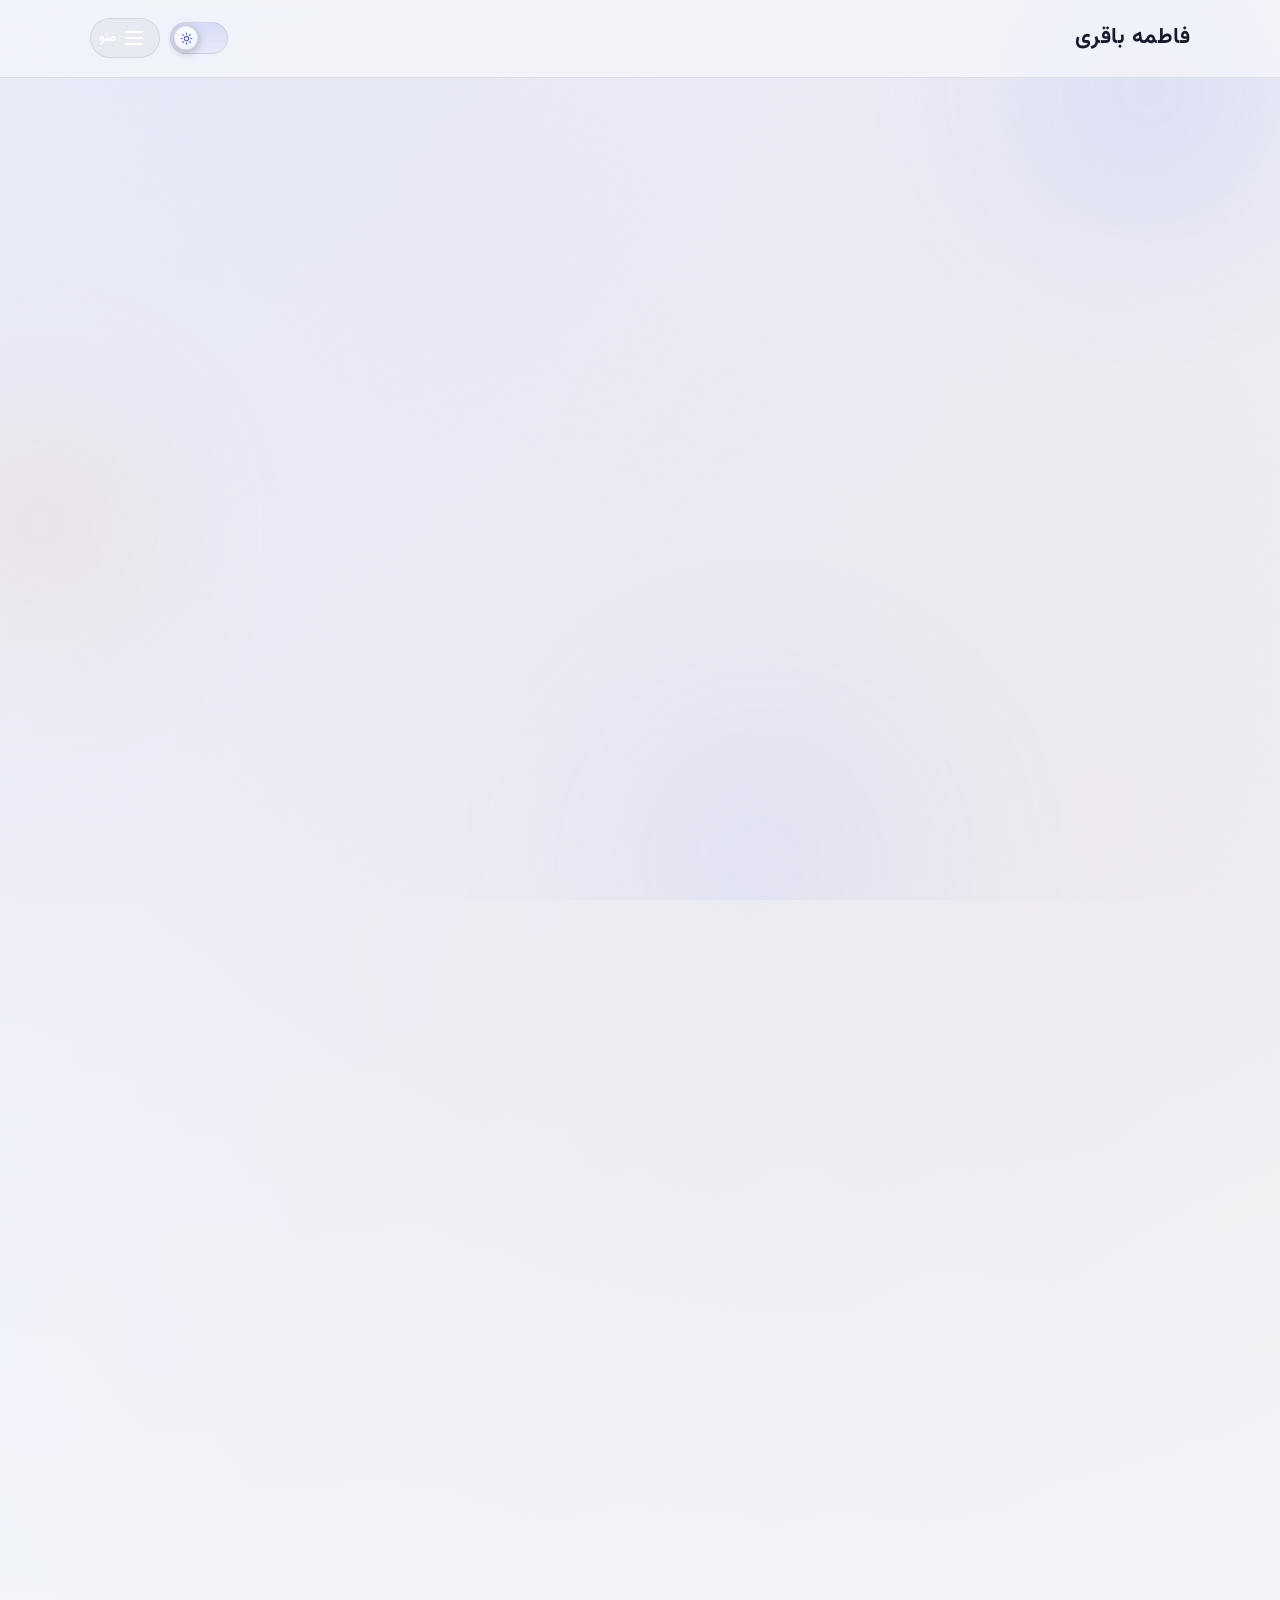
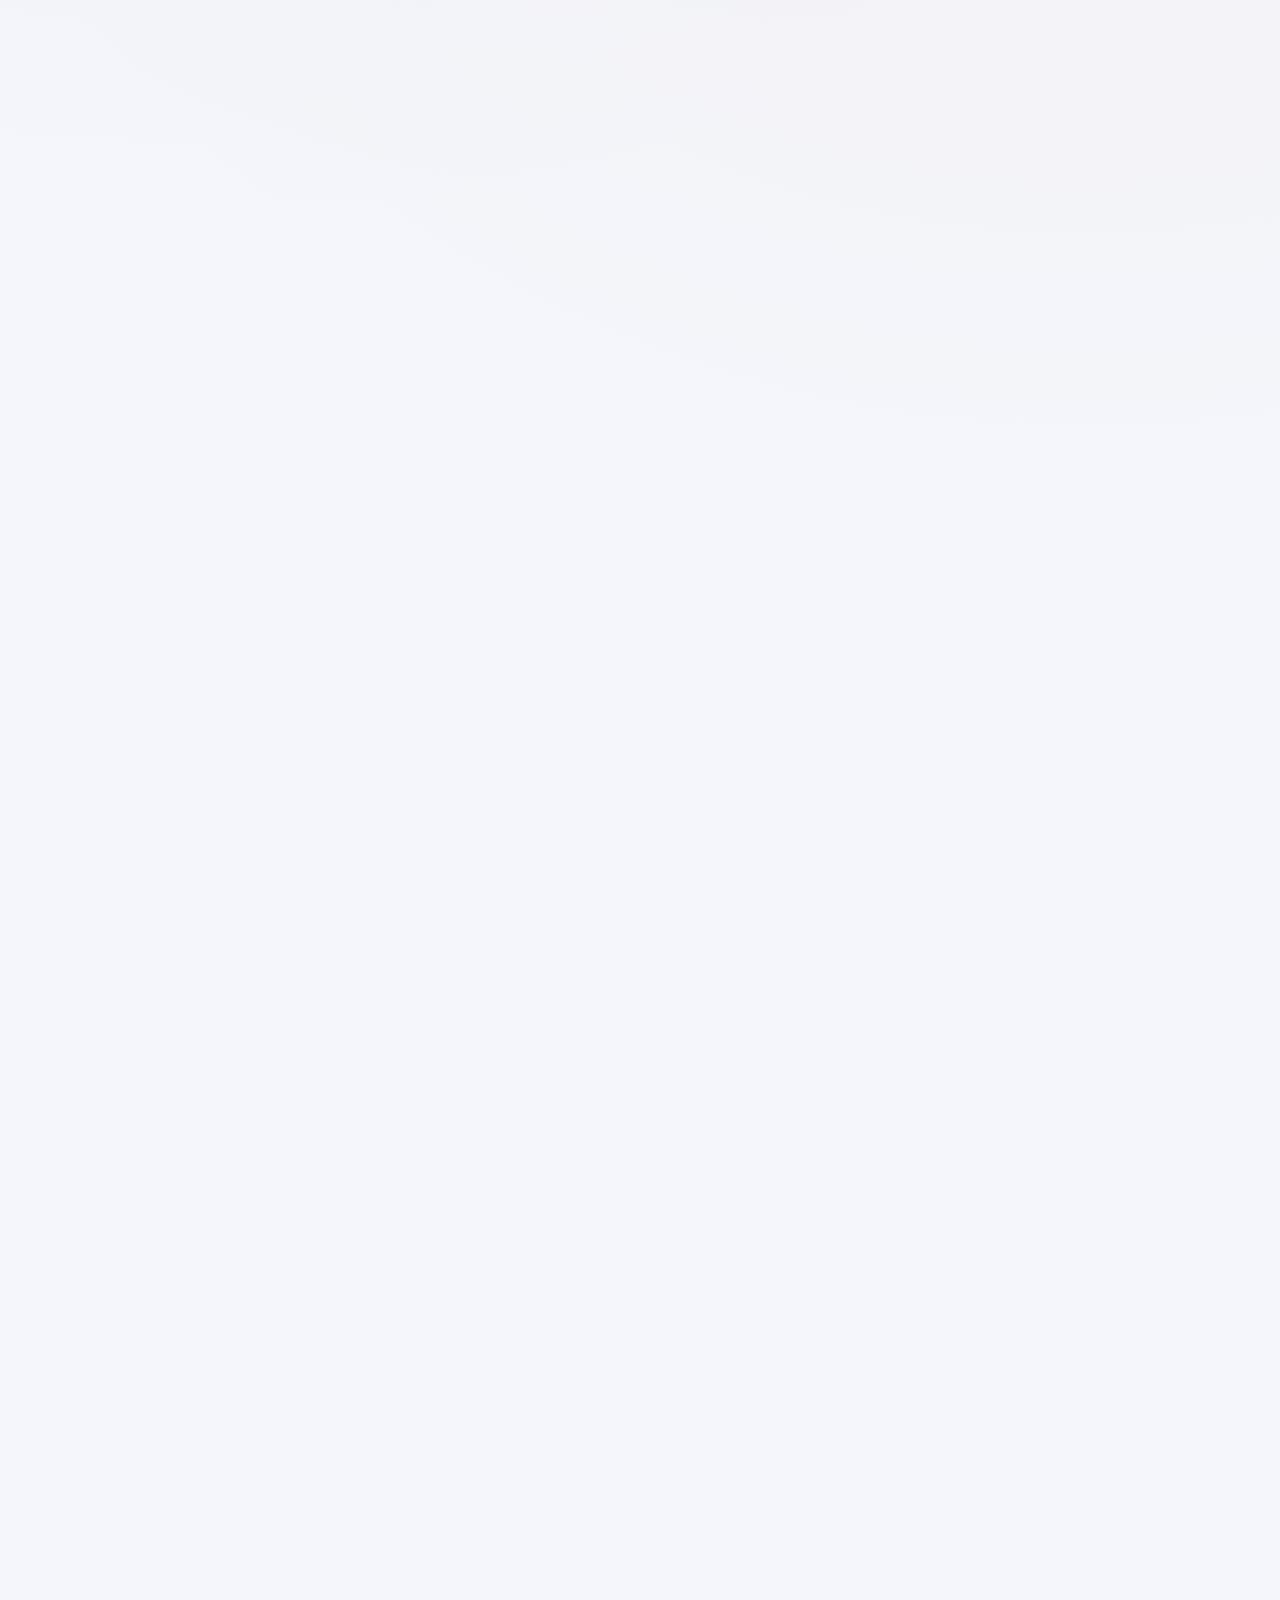
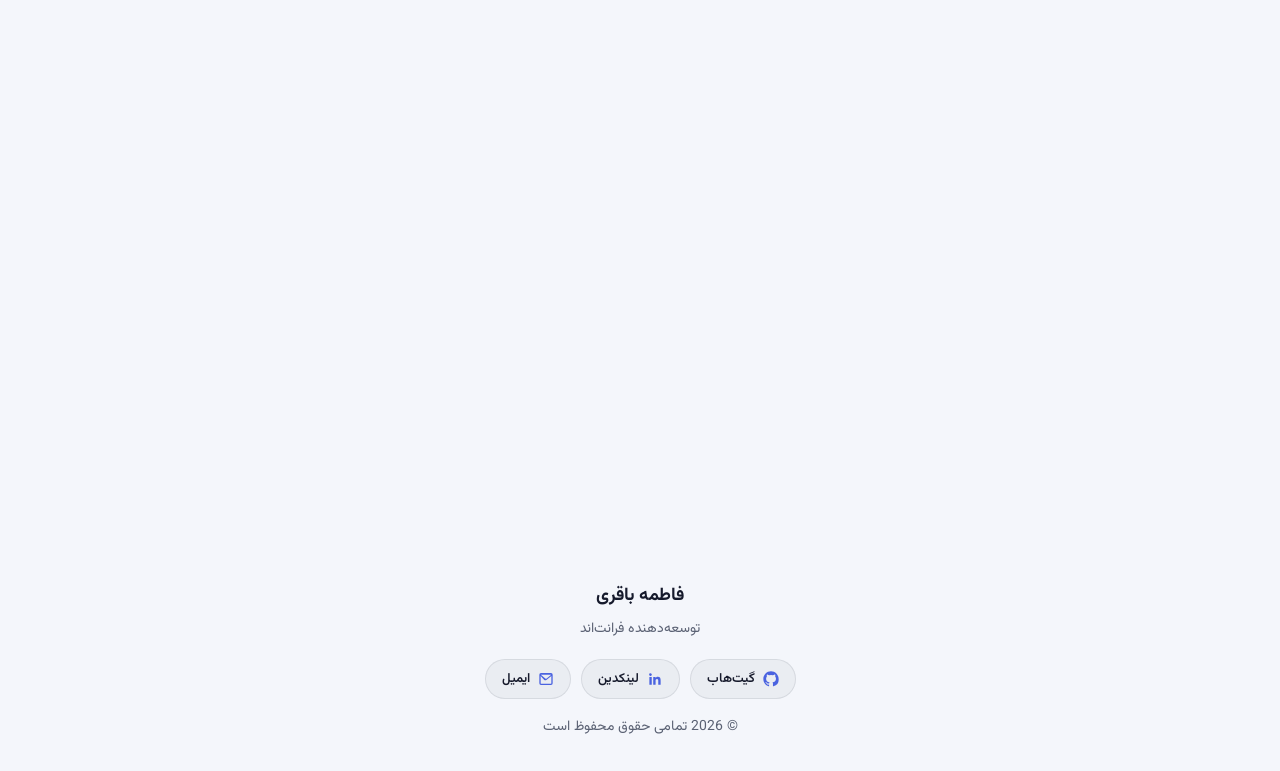
==== commit 7b7e3cd6: "Update stylesheet and script file references" ====
--- a/index.html
+++ b/index.html
@@ -11,7 +11,7 @@
 فاطمه باقری | Front-end Developer
 </title>
 
-<link rel="stylesheet" href="i.css">
+<link rel="stylesheet" href="style.css">
 
 <script>
 (function(){
@@ -660,7 +660,7 @@
 </footer>
 
 
-<script src="i.js"></script>
+<script src="script.js"></script>
 
 
 </body>
--- a/style.css
+++ b/style.css
@@ -0,0 +1,1069 @@
+@import url('https://fonts.googleapis.com/css2?family=Vazirmatn:wght@300;400;500;600;700;800&display=swap');
+
+:root{
+    --bg:#0a0e1a;
+    --bg-soft:#0f1523;
+    --surface:rgba(255,255,255,.04);
+    --surface-border:rgba(255,255,255,.08);
+    --text:#eef1f8;
+    --text-dim:#9aa4bd;
+    --accent:#7c9cff;
+    --accent-2:#ff9a7c;
+    --radius-lg:28px;
+    --radius-md:18px;
+    --radius-sm:12px;
+    --ease:cubic-bezier(.22,1,.36,1);
+}
+
+[data-theme="light"]{
+    --bg:#f4f6fb;
+    --bg-soft:#ffffff;
+    --surface:rgba(20,25,45,.04);
+    --surface-border:rgba(20,25,45,.09);
+    --text:#161a2c;
+    --text-dim:#5b6274;
+    --accent:#4a63e0;
+    --accent-2:#e06a44;
+}
+
+[data-theme="light"] body{
+    background:
+        radial-gradient(circle at 15% 0%, rgba(74,99,224,.08), transparent 45%),
+        radial-gradient(circle at 85% 20%, rgba(224,106,68,.06), transparent 40%),
+        var(--bg);
+}
+
+[data-theme="light"] .primary,
+[data-theme="light"] button{
+    color:#ffffff;
+}
+
+[data-theme="light"] .grain{
+    opacity:.025;
+}
+
+*{
+    margin:0;
+    padding:0;
+    box-sizing:border-box;
+    font-family:"Vazirmatn",sans-serif;
+}
+
+html{
+    scroll-behavior:smooth;
+}
+
+body{
+    direction:rtl;
+    background:
+        radial-gradient(circle at 15% 0%, rgba(124,156,255,.12), transparent 45%),
+        radial-gradient(circle at 85% 20%, rgba(255,154,124,.08), transparent 40%),
+        var(--bg);
+    color:var(--text);
+    line-height:1.85;
+    font-weight:400;
+    min-height:100vh;
+    position:relative;
+    overflow-x:hidden;
+    transition:background-color .35s var(--ease), color .35s var(--ease);
+}
+
+.container{
+    width:90%;
+    max-width:1100px;
+    margin:auto;
+}
+
+/* ===================================================================
+   لایه‌های پس‌زمینه — پارالاکس + دانه‌ی نویز برای عمق
+   این المان‌ها هیچ محتوایی ندارند (aria-hidden) و فقط جلوه‌ی بصری‌اند.
+   =================================================================== */
+
+.bg-decor{
+    position:fixed;
+    inset:0;
+    z-index:0;
+    overflow:hidden;
+    pointer-events:none;
+}
+
+.orb{
+    position:absolute;
+    border-radius:50%;
+    filter:blur(70px);
+    opacity:.55;
+    will-change:transform;
+}
+
+.orb-1{
+    width:420px;
+    height:420px;
+    top:-120px;
+    right:-80px;
+    background:radial-gradient(circle, rgba(124,156,255,.55), transparent 70%);
+}
+
+.orb-2{
+    width:360px;
+    height:360px;
+    top:38%;
+    left:-140px;
+    background:radial-gradient(circle, rgba(255,154,124,.4), transparent 70%);
+}
+
+.orb-3{
+    width:520px;
+    height:520px;
+    bottom:-220px;
+    right:20%;
+    background:radial-gradient(circle, rgba(124,156,255,.3), transparent 70%);
+}
+
+[data-theme="light"] .orb{
+    opacity:.4;
+}
+
+.grain{
+    position:absolute;
+    inset:-10%;
+    opacity:.05;
+    mix-blend-mode:overlay;
+    background-image:url("data:image/svg+xml,%3Csvg xmlns='http://www.w3.org/2000/svg' width='160' height='160'%3E%3Cfilter id='n'%3E%3CfeTurbulence type='fractalNoise' baseFrequency='0.9' numOctaves='2' stitchTiles='stitch'/%3E%3C/filter%3E%3Crect width='100%25' height='100%25' filter='url(%23n)'/%3E%3C/svg%3E");
+}
+
+main, header, footer{
+    position:relative;
+    z-index:1;
+}
+
+/* Header */
+
+header{
+    position:sticky;
+    top:0;
+    z-index:100;
+    padding:18px 0;
+    background:rgba(10,14,26,.75);
+    backdrop-filter:blur(16px);
+    border-bottom:1px solid var(--surface-border);
+    transition:background-color .35s var(--ease);
+}
+
+[data-theme="light"] header{
+    background:rgba(244,246,251,.8);
+}
+
+header .container{
+    position:relative;
+}
+
+.header-top{
+    display:flex;
+    align-items:center;
+    justify-content:space-between;
+    gap:12px;
+}
+
+.header-actions{
+    display:flex;
+    align-items:center;
+    gap:10px;
+    flex-shrink:0;
+}
+
+.site-title{
+    text-align:right;
+    font-size:22px;
+    font-weight:700;
+    letter-spacing:.5px;
+}
+
+/* Theme toggle switch */
+
+.theme-toggle{
+    flex-shrink:0;
+    background:none;
+    border:none;
+    padding:0;
+    cursor:pointer;
+}
+
+.toggle-track{
+    display:flex;
+    align-items:center;
+    width:58px;
+    height:32px;
+    border-radius:999px;
+    background:linear-gradient(180deg, rgba(124,156,255,.10), rgba(124,156,255,.04));
+    border:1px solid var(--surface-border);
+    padding:3px;
+    transition:.35s var(--ease);
+}
+
+.toggle-thumb{
+    position:relative;
+    width:24px;
+    height:24px;
+    border-radius:50%;
+    background:linear-gradient(160deg,var(--bg-soft),var(--surface));
+    display:flex;
+    align-items:center;
+    justify-content:center;
+    color:var(--accent);
+    box-shadow:0 2px 8px rgba(0,0,0,.3), inset 0 0 0 1px var(--surface-border);
+    transition:transform .35s var(--ease), background .35s var(--ease);
+}
+
+.toggle-thumb svg{
+    position:absolute;
+    transition:opacity .3s var(--ease), transform .3s var(--ease);
+}
+
+.icon-moon{
+    opacity:1;
+    transform:scale(1) rotate(0deg);
+}
+
+.icon-sun{
+    opacity:0;
+    transform:scale(.5) rotate(-90deg);
+}
+
+[data-theme="light"] .toggle-track{
+    background:linear-gradient(180deg, rgba(74,99,224,.16), rgba(74,99,224,.06));
+}
+
+[data-theme="light"] .toggle-thumb{
+    transform:translateX(-26px);
+    background:linear-gradient(160deg,#fff,#eef2ff);
+}
+
+[data-theme="light"] .icon-moon{
+    opacity:0;
+    transform:scale(.5) rotate(90deg);
+}
+
+[data-theme="light"] .icon-sun{
+    opacity:1;
+    transform:scale(1) rotate(0deg);
+}
+
+.theme-toggle:hover .toggle-thumb{
+    box-shadow:0 2px 10px rgba(124,156,255,.4), inset 0 0 0 1px var(--accent);
+}
+
+.theme-toggle:focus-visible .toggle-track{
+    outline:2px solid var(--accent);
+    outline-offset:3px;
+}
+
+/* ===================================================================
+   دکمه‌ی منوی همبرگری — بازطراحی‌شده
+   قبلاً هیچ اسکریپتی رویدادِ کلیک آن را مدیریت نمی‌کرد، به همین دلیل
+   با کلیک هیچ اتفاقی نمی‌افتاد. حالا هم استایل و هم رفتار آن اصلاح شده.
+   =================================================================== */
+
+.menu-toggle{
+    display:flex;
+    align-items:center;
+    gap:9px;
+    height:40px;
+    padding:0 16px 0 8px;
+    background:var(--surface);
+    border:1px solid var(--surface-border);
+    border-radius:999px;
+    color:var(--text-dim);
+    cursor:pointer;
+    transition:border-color .25s var(--ease), background .25s var(--ease), transform .2s var(--ease);
+}
+
+.menu-toggle:hover{
+    border-color:var(--accent);
+    color:var(--text);
+    background:rgba(124,156,255,.1);
+}
+
+.menu-toggle:active{
+    transform:scale(.96);
+}
+
+.menu-toggle-label{
+    font-size:13px;
+    font-weight:600;
+}
+
+.menu-icon{
+    display:flex;
+    flex-direction:column;
+    justify-content:center;
+    gap:4px;
+    width:18px;
+    height:14px;
+    flex-shrink:0;
+}
+
+.menu-icon span{
+    display:block;
+    height:2px;
+    width:100%;
+    background:currentColor;
+    border-radius:2px;
+    transition:transform .3s var(--ease), opacity .3s var(--ease);
+}
+
+.menu-toggle.open{
+    border-color:var(--accent);
+    color:var(--accent);
+    background:rgba(124,156,255,.12);
+}
+
+.menu-toggle.open .menu-icon span:nth-child(1){
+    transform:translateY(6px) rotate(45deg);
+}
+
+.menu-toggle.open .menu-icon span:nth-child(2){
+    opacity:0;
+}
+
+.menu-toggle.open .menu-icon span:nth-child(3){
+    transform:translateY(-6px) rotate(-45deg);
+}
+
+.menu-toggle:focus-visible{
+    outline:2px solid var(--accent);
+    outline-offset:3px;
+}
+
+/* ===================================================================
+   منوی کشویی — یک پنل کوچک و شناور زیر دکمه‌ی همبرگری
+   به‌جای یک نوار کشویی تمام‌عرض که قبلاً بود، الان یک پنل جمع‌وجور
+   دقیقاً زیر دکمه باز می‌شود، شبیه منوهای حرفه‌ای اپلیکیشن‌ها؛
+   لیست عمودی با یک خط نازک لهجه که کنار لینکِ هاور شده ظاهر می‌شود.
+   =================================================================== */
+
+.main-nav{
+    position:absolute;
+    top:calc(100% + 12px);
+    left:0;
+    z-index:150;
+    width:min(230px,80vw);
+    opacity:0;
+    visibility:hidden;
+    transform:translateY(-10px) scale(.96);
+    transform-origin:top left;
+    pointer-events:none;
+    transition:opacity .25s var(--ease), transform .25s var(--ease), visibility .25s;
+}
+
+.main-nav.open{
+    opacity:1;
+    visibility:visible;
+    transform:translateY(0) scale(1);
+    pointer-events:auto;
+}
+
+.main-nav-inner{
+    background:var(--bg-soft);
+    border:1px solid var(--surface-border);
+    border-radius:var(--radius-md);
+    box-shadow:0 24px 60px -20px rgba(0,0,0,.55);
+    padding:8px;
+    max-height:min(70vh,420px);
+    overflow-y:auto;
+}
+
+.main-nav ul{
+    display:flex;
+    flex-direction:column;
+    gap:2px;
+    list-style:none;
+}
+
+.main-nav a{
+    display:block;
+    position:relative;
+    color:var(--text-dim);
+    text-decoration:none;
+    font-size:14.5px;
+    font-weight:600;
+    padding:12px 16px;
+    border-radius:10px;
+    transition:color .2s var(--ease), background .2s var(--ease), padding .2s var(--ease);
+}
+
+.main-nav a::before{
+    content:"";
+    position:absolute;
+    top:22%;
+    bottom:22%;
+    right:2px;
+    width:3px;
+    border-radius:3px;
+    background:linear-gradient(180deg,var(--accent),var(--accent-2));
+    opacity:0;
+    transform:scaleY(.3);
+    transition:opacity .2s var(--ease), transform .2s var(--ease);
+}
+
+.main-nav a:hover{
+    color:var(--text);
+    background:rgba(124,156,255,.08);
+    padding-right:22px;
+}
+
+.main-nav a:hover::before{
+    opacity:1;
+    transform:scaleY(1);
+}
+
+.main-nav a:focus-visible,
+.btn:focus-visible,
+button:focus-visible,
+input:focus-visible,
+textarea:focus-visible{
+    outline:2px solid var(--accent);
+    outline-offset:3px;
+}
+
+/* Shared surfaces */
+
+.hero,
+.box{
+    background:var(--surface);
+    border:1px solid var(--surface-border);
+    border-radius:var(--radius-lg);
+    padding:48px 40px;
+    margin:28px 0;
+    backdrop-filter:blur(20px);
+    box-shadow:0 20px 50px -30px rgba(0,0,0,.6);
+}
+
+.box h2{
+    display:flex;
+    align-items:center;
+    gap:10px;
+    font-size:22px;
+    font-weight:700;
+    margin-bottom:28px;
+    position:relative;
+    padding-right:18px;
+}
+
+.h2-icon{
+    flex-shrink:0;
+    color:var(--accent);
+}
+
+.box h2::before{
+    content:"";
+    position:absolute;
+    right:0;
+    top:4px;
+    bottom:4px;
+    width:4px;
+    border-radius:4px;
+    background:linear-gradient(180deg,var(--accent),var(--accent-2));
+}
+
+/* Hero */
+
+.hero{
+    text-align:center;
+    padding:70px 40px;
+    position:relative;
+    overflow:hidden;
+}
+
+.hero-content{
+    position:relative;
+}
+
+/* گلیف تزئینی </> پشت عنوان — امضای طراحی صفحه، اشاره‌ای ظریف به هویت فرانت‌اندی */
+.hero-glyph{
+    position:absolute;
+    top:50%;
+    left:50%;
+    transform:translate(-50%,-50%);
+    font-size:clamp(90px,18vw,220px);
+    font-weight:800;
+    color:var(--accent);
+    opacity:.06;
+    letter-spacing:0;
+    pointer-events:none;
+    user-select:none;
+    z-index:0;
+}
+
+.hero h2{
+    position:relative;
+    z-index:1;
+    font-size:42px;
+    font-weight:800;
+    margin:0 0 6px;
+    letter-spacing:-.5px;
+    color:var(--accent);
+    text-shadow:
+        0 1px 0 rgba(255,255,255,.06),
+        0 8px 24px rgba(124,156,255,.35),
+        0 20px 50px rgba(124,156,255,.18);
+
+    height:54px;
+    line-height:54px;
+    white-space:nowrap;
+    overflow:hidden;
+}
+
+#typing::after{
+    content:"|";
+    margin-right:5px;
+    animation:cursor .8s infinite;
+    color:var(--accent-2);
+}
+
+/* Social links (hero + footer) — always visible, not just on hover */
+
+.social{
+    position:relative;
+    z-index:1;
+    display:flex;
+    justify-content:center;
+    flex-wrap:nowrap;
+    gap:10px;
+    overflow-x:auto;
+    scrollbar-width:none;
+    padding:2px;
+    margin-top:22px;
+}
+
+.social::-webkit-scrollbar{
+    display:none;
+}
+
+.social-link{
+    display:inline-flex;
+    align-items:center;
+    gap:8px;
+    color:var(--text);
+    text-decoration:none;
+    font-size:14px;
+    font-weight:600;
+    padding:9px 18px;
+    border-radius:999px;
+    border:1px solid var(--surface-border);
+    background:var(--surface);
+    transition:.25s var(--ease);
+    white-space:nowrap;
+}
+
+@media(max-width:480px){
+    .social-link{
+        padding:7px 13px;
+        font-size:12.5px;
+        gap:6px;
+    }
+}
+
+.social-link svg{
+    flex-shrink:0;
+    color:var(--accent);
+}
+
+.social-link:hover{
+    border-color:var(--accent);
+    background:rgba(124,156,255,.12);
+    transform:translateY(-2px);
+}
+
+footer .footer-links{
+    display:flex;
+    justify-content:center;
+    gap:10px;
+    flex-wrap:wrap;
+    margin:16px 0;
+}
+
+footer .social-link{
+    padding:7px 16px;
+    font-size:13px;
+}
+
+.buttons{
+    position:relative;
+    z-index:1;
+    margin-top:28px;
+}
+
+.btn{
+    display:inline-block;
+    padding:13px 30px;
+    border-radius:999px;
+    border:1px solid var(--surface-border);
+    color:var(--text);
+    text-decoration:none;
+    margin:6px;
+    font-size:14.5px;
+    font-weight:600;
+    transition:.25s var(--ease);
+}
+
+.btn:hover{
+    border-color:var(--accent);
+    transform:translateY(-2px);
+}
+
+.primary{
+    background:linear-gradient(120deg,var(--accent),#5c7cff);
+    border-color:transparent;
+    color:#080c18;
+}
+
+.primary:hover{
+    box-shadow:0 10px 25px -8px rgba(124,156,255,.6);
+}
+
+/* About */
+
+#about p{
+    color:var(--text-dim);
+    max-width:65ch;
+}
+
+#about p + p{
+    margin-top:14px;
+}
+
+/* Skills */
+
+.skills{
+    display:grid;
+    grid-template-columns:repeat(auto-fit,minmax(220px,1fr));
+    gap:14px;
+}
+
+.skill{
+    background:var(--bg-soft);
+    border:1px solid var(--surface-border);
+    border-radius:var(--radius-md);
+    padding:18px 20px;
+    transition:border-color .25s var(--ease), transform .25s var(--ease), box-shadow .25s var(--ease);
+}
+
+.skill:hover{
+    border-color:var(--accent);
+    transform:translateY(-3px);
+    box-shadow:0 14px 30px -18px rgba(124,156,255,.5);
+}
+
+.skill-title{
+    display:flex;
+    justify-content:space-between;
+    align-items:center;
+    font-size:14.5px;
+    font-weight:600;
+}
+
+.skill-level{
+    display:inline-block;
+    padding:4px 12px;
+    border-radius:999px;
+    font-size:12px;
+    font-weight:700;
+}
+
+/* All skill levels: identical blue */
+
+.level-advanced,
+.level-mid,
+.level-basic,
+.level-intro{
+    color:var(--accent);
+    background:rgba(124,156,255,.14);
+}
+
+/* Timeline & projects */
+
+.timeline-item,
+.project{
+    background:var(--bg-soft);
+    border:1px solid var(--surface-border);
+    padding:24px;
+    border-radius:var(--radius-md);
+    margin:18px 0;
+    transition:border-color .25s var(--ease), transform .25s var(--ease), box-shadow .25s var(--ease);
+}
+
+.timeline-item:hover,
+.project:hover{
+    border-color:var(--accent);
+    transform:translateY(-3px);
+    box-shadow:0 14px 30px -18px rgba(124,156,255,.5);
+}
+
+.timeline-item h3,
+.project h3{
+    font-size:17px;
+    font-weight:700;
+    margin-bottom:6px;
+}
+
+.timeline-item span{
+    display:inline-block;
+    color:var(--accent);
+    font-size:13px;
+    font-weight:600;
+    margin-bottom:10px;
+}
+
+.timeline-item p,
+.project p{
+    color:var(--text-dim);
+    font-size:15px;
+}
+
+.projects{
+    display:grid;
+    grid-template-columns:repeat(auto-fit,minmax(250px,1fr));
+    gap:18px;
+}
+
+.project span{
+    display:inline-block;
+    color:var(--accent);
+    background:rgba(124,156,255,.14);
+    padding:4px 12px;
+    border-radius:999px;
+    font-size:12px;
+    font-weight:700;
+    margin-top:12px;
+}
+
+/* تأخیر پلکانی برای کارت‌ها هنگام نمایان‌شدن — بدون نیاز به جاوااسکریپت اضافه */
+.skills .skill:nth-child(1){ transition-delay:.03s; }
+.skills .skill:nth-child(2){ transition-delay:.08s; }
+.skills .skill:nth-child(3){ transition-delay:.13s; }
+.skills .skill:nth-child(4){ transition-delay:.18s; }
+.skills .skill:nth-child(5){ transition-delay:.23s; }
+.skills .skill:nth-child(6){ transition-delay:.28s; }
+.skills .skill:nth-child(7){ transition-delay:.33s; }
+.skills .skill:nth-child(8){ transition-delay:.38s; }
+
+.projects .project:nth-child(1){ transition-delay:.03s; }
+.projects .project:nth-child(2){ transition-delay:.1s; }
+.projects .project:nth-child(3){ transition-delay:.17s; }
+
+.timeline .timeline-item:nth-child(1){ transition-delay:.03s; }
+.timeline .timeline-item:nth-child(2){ transition-delay:.1s; }
+
+.edu-items .edu-item:nth-child(1){ transition-delay:.03s; }
+.edu-items .edu-item:nth-child(2){ transition-delay:.08s; }
+.edu-items .edu-item:nth-child(3){ transition-delay:.13s; }
+.edu-items .edu-item:nth-child(4){ transition-delay:.18s; }
+
+/* Contact */
+
+.contact-info p{
+    display:flex;
+    align-items:center;
+    gap:9px;
+    color:var(--text-dim);
+    margin:10px 0;
+    font-size:15px;
+}
+
+.contact-icon{
+    flex-shrink:0;
+    color:var(--accent);
+}
+
+.contact-form{
+    margin-top:24px;
+}
+
+input,
+textarea{
+    width:100%;
+    padding:15px 18px;
+    margin:8px 0;
+    background:var(--bg-soft);
+    border:1px solid var(--surface-border);
+    border-radius:var(--radius-sm);
+    color:var(--text);
+    font-size:14.5px;
+    transition:.25s var(--ease);
+}
+
+input::placeholder,
+textarea::placeholder{
+    color:var(--text-dim);
+}
+
+input:focus,
+textarea:focus{
+    border-color:var(--accent);
+    background:#0b0f1c;
+}
+
+textarea{
+    min-height:120px;
+    resize:vertical;
+}
+
+button{
+    padding:13px 34px;
+    border:none;
+    border-radius:999px;
+    background:linear-gradient(120deg,var(--accent),#5c7cff);
+    color:#080c18;
+    font-size:14.5px;
+    font-weight:700;
+    cursor:pointer;
+    transition:.25s var(--ease);
+}
+
+button:hover{
+    box-shadow:0 10px 25px -8px rgba(124,156,255,.6);
+    transform:translateY(-2px);
+}
+
+/* Footer */
+
+footer{
+    text-align:center;
+    padding:40px 0 30px;
+    color:var(--text-dim);
+}
+
+footer h3{
+    color:var(--text);
+    font-size:18px;
+    font-weight:700;
+    margin-bottom:4px;
+}
+
+footer p{
+    font-size:14px;
+}
+
+/* Responsive */
+
+@media(max-width:700px){
+
+    .hero h2{
+        font-size:32px;
+    }
+
+    .box,
+    .hero{
+        padding:28px 22px;
+    }
+
+    .skills{
+        grid-template-columns:1fr;
+    }
+
+    .edu-items{
+        grid-template-columns:1fr;
+    }
+
+    .menu-toggle-label{
+        display:none;
+    }
+
+    .menu-toggle{
+        padding:0;
+        width:40px;
+        justify-content:center;
+    }
+}
+
+@media(prefers-reduced-motion:reduce){
+    *{
+        transition:none !important;
+        scroll-behavior:auto !important;
+    }
+
+    .orb{
+        transform:none !important;
+    }
+}
+
+/* Education */
+
+.edu-info{
+    background:var(--bg-soft);
+    border:1px solid var(--surface-border);
+    border-radius:var(--radius-md);
+    padding:18px 22px;
+    margin-bottom:20px;
+}
+
+.edu-info p{
+    color:var(--text-dim);
+    font-size:14.5px;
+    margin:4px 0;
+}
+
+.edu-info p span{
+    color:var(--text);
+    font-weight:600;
+    margin-left:6px;
+}
+
+.edu-items{
+    display:grid;
+    grid-template-columns:repeat(auto-fit,minmax(220px,1fr));
+    gap:18px;
+}
+
+.edu-item{
+    background:var(--bg-soft);
+    border:1px solid var(--surface-border);
+    padding:24px;
+    border-radius:var(--radius-md);
+    transition:border-color .25s var(--ease), transform .25s var(--ease), box-shadow .25s var(--ease);
+}
+
+.edu-item:hover{
+    border-color:var(--accent);
+    transform:translateY(-3px);
+    box-shadow:0 14px 30px -18px rgba(124,156,255,.5);
+}
+
+.edu-item p{
+    color:var(--text-dim);
+    font-size:15px;
+    margin-bottom:14px;
+}
+
+.cert-link{
+    display:inline-block;
+    color:var(--accent);
+    font-size:13.5px;
+    font-weight:700;
+    text-decoration:none;
+    padding:8px 16px;
+    border-radius:999px;
+    border:1px solid rgba(124,156,255,.35);
+    background:rgba(124,156,255,.08);
+    transition:.25s var(--ease);
+}
+
+.cert-link:hover{
+    background:rgba(124,156,255,.16);
+    border-color:var(--accent);
+}
+
+/* AI tools note */
+
+.ai-tools-note{
+    margin-top:28px;
+    padding:16px 20px;
+    background:var(--bg-soft);
+    border:1px solid var(--surface-border);
+    border-radius:var(--radius-sm);
+    color:var(--text-dim);
+    font-size:14px;
+    line-height:1.9;
+}
+
+
+/* Scroll Reveal Animation */
+
+.reveal{
+    opacity:0;
+    transform:translateY(60px);
+    transition:opacity .8s ease, transform .8s ease;
+}
+
+.reveal.show{
+    opacity:1;
+    transform:translateY(0);
+}
+
+header.reveal{
+    opacity:1;
+    transform:none;
+}
+
+.project-btn{
+    display:inline-block;
+    margin-top:18px;
+    padding:8px 18px;
+    border-radius:999px;
+    border:1px solid var(--accent);
+    color:var(--accent);
+    text-decoration:none;
+    font-size:13px;
+    font-weight:700;
+    transition:.3s var(--ease);
+}
+
+
+.project-btn:hover{
+    background:var(--accent);
+    color:#fff;
+    transform:translateY(-2px);
+}
+
+
+
+
+#typing{
+    display:inline-block;
+}
+
+#typing::after{
+    content:"|";
+    margin-right:4px;
+    animation:cursor .8s infinite;
+    color:var(--accent-2);
+}
+
+@keyframes cursor{
+    50%{
+        opacity:0;
+    }
+}
+
+
+.project-btn{
+    display:inline-block;
+    margin-top:18px;
+    padding:8px 18px;
+    border-radius:999px;
+    color:var(--accent);
+    border:1px solid var(--accent);
+    text-decoration:none;
+    font-size:13px;
+    font-weight:700;
+    transition:.25s;
+}
+
+.project-btn:hover{
+    background:var(--accent);
+    color:#fff;
+    transform:translateY(-2px);
+}
+
+
+
+
+.project-link{
+    display:inline-flex;
+    align-items:center;
+    gap:8px;
+    margin-top:18px;
+    padding:10px 18px;
+    border:1px solid rgba(255,255,255,.15);
+    border-radius:12px;
+    text-decoration:none;
+    color:var(--text);
+    background:rgba(255,255,255,.05);
+    transition:.3s;
+}
+
+.project-link:hover{
+    transform:translateY(-3px);
+    background:rgba(88,166,255,.15);
+    border-color:#58a6ff;
+}
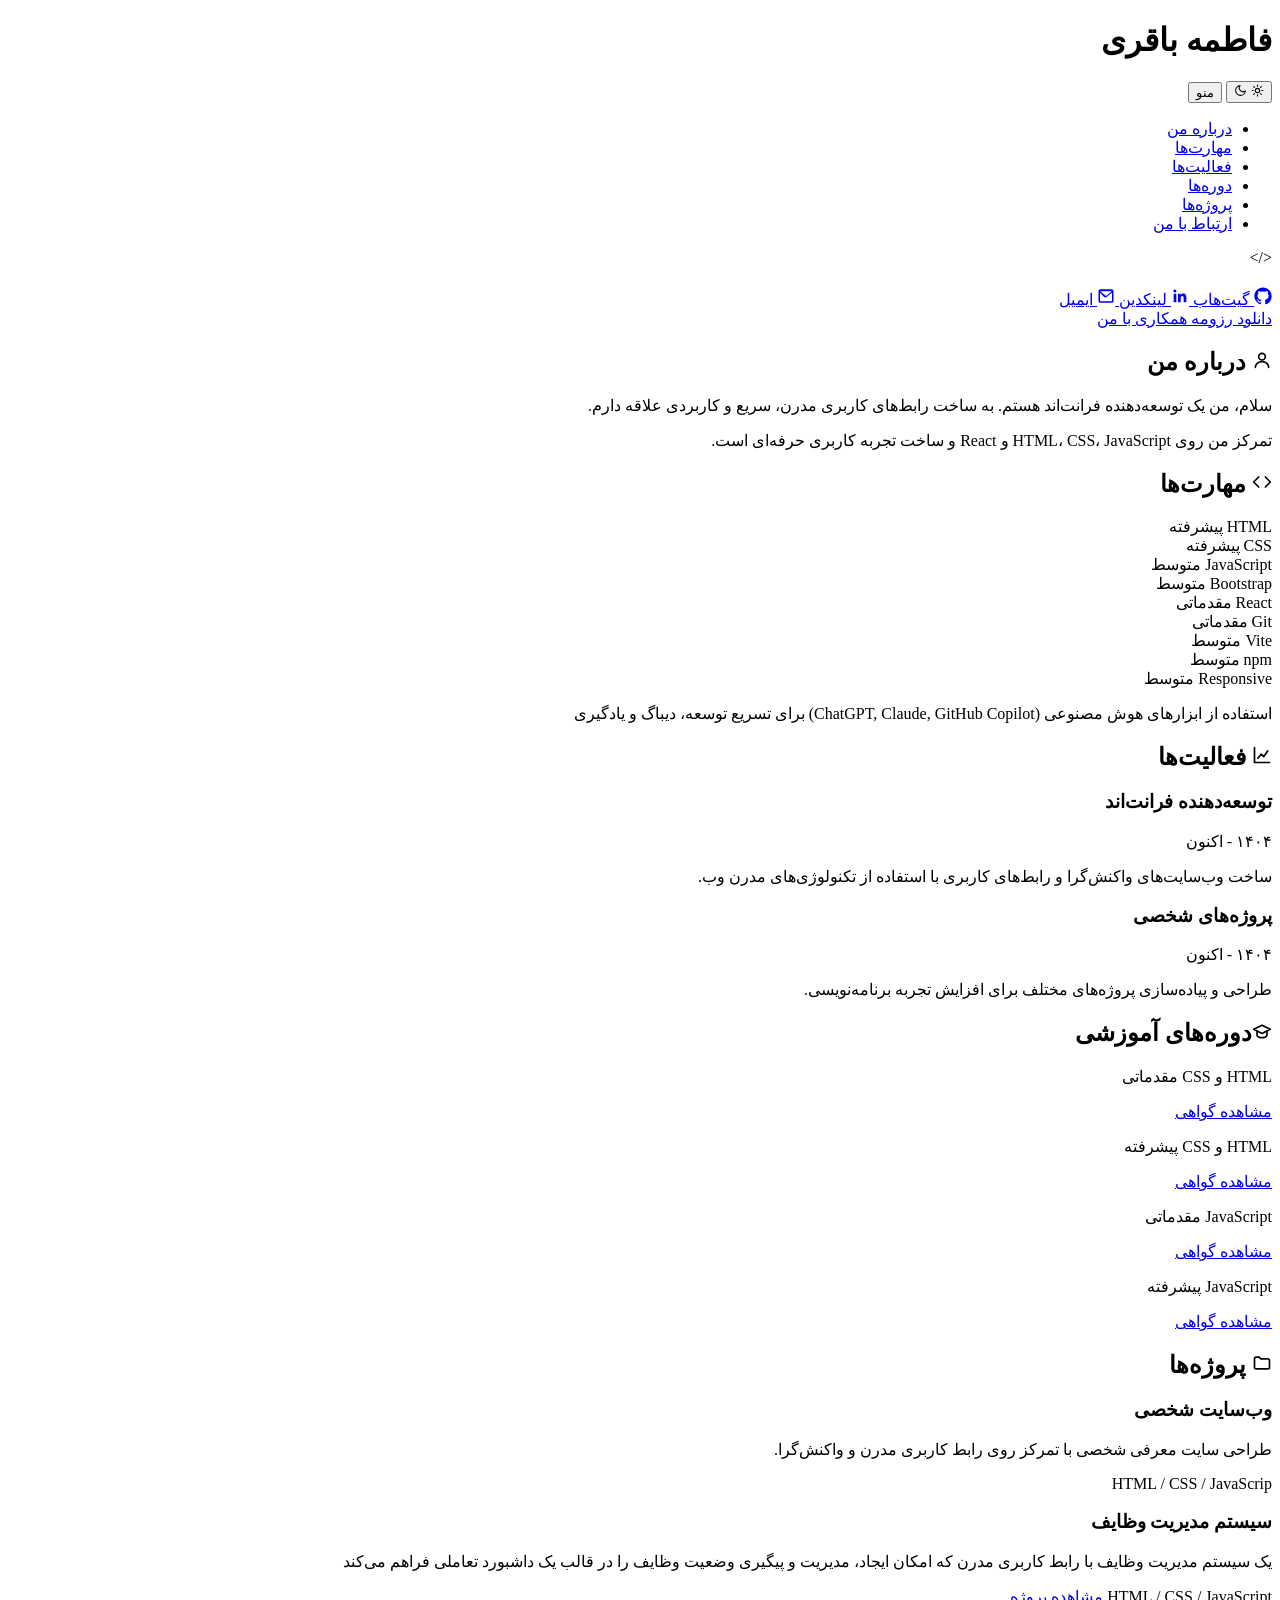
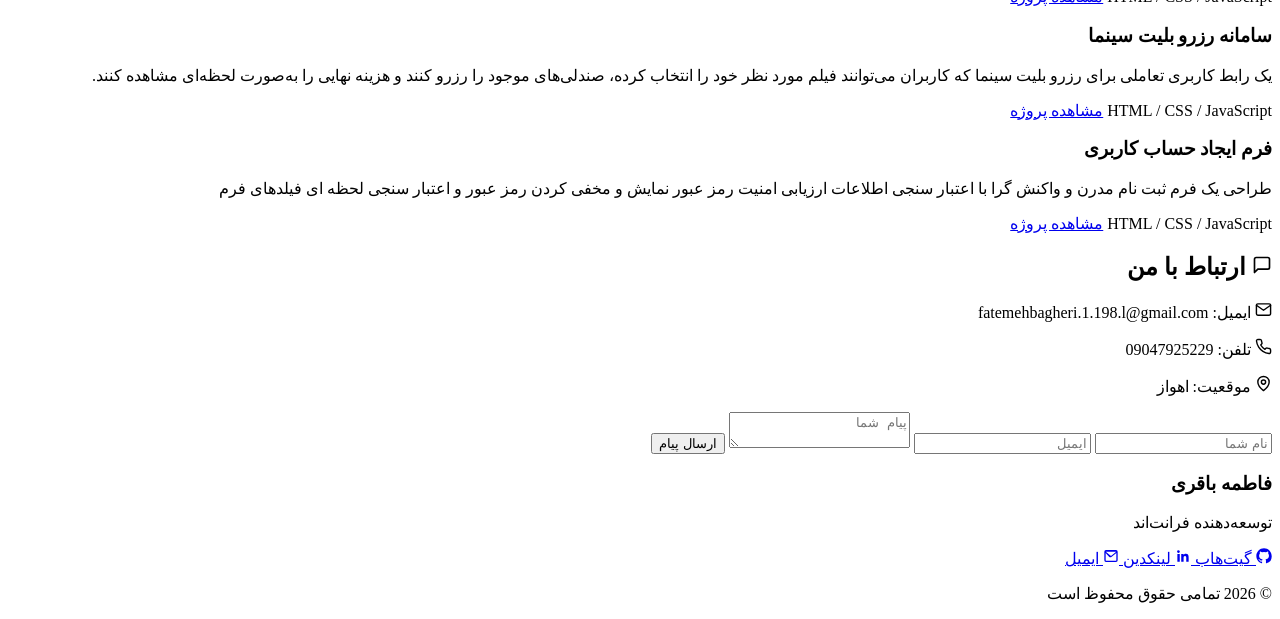
==== commit c31edc19: "Add files via upload" ====
--- a/index.html
+++ b/index.html
@@ -11,7 +11,7 @@
 فاطمه باقری | Front-end Developer
 </title>
 
-<link rel="stylesheet" href="style.css">
+<link rel="stylesheet" href="i.css">
 
 <script>
 (function(){
@@ -660,7 +660,7 @@
 </footer>
 
 
-<script src="script.js"></script>
+<script src="i.js"></script>
 
 
 </body>
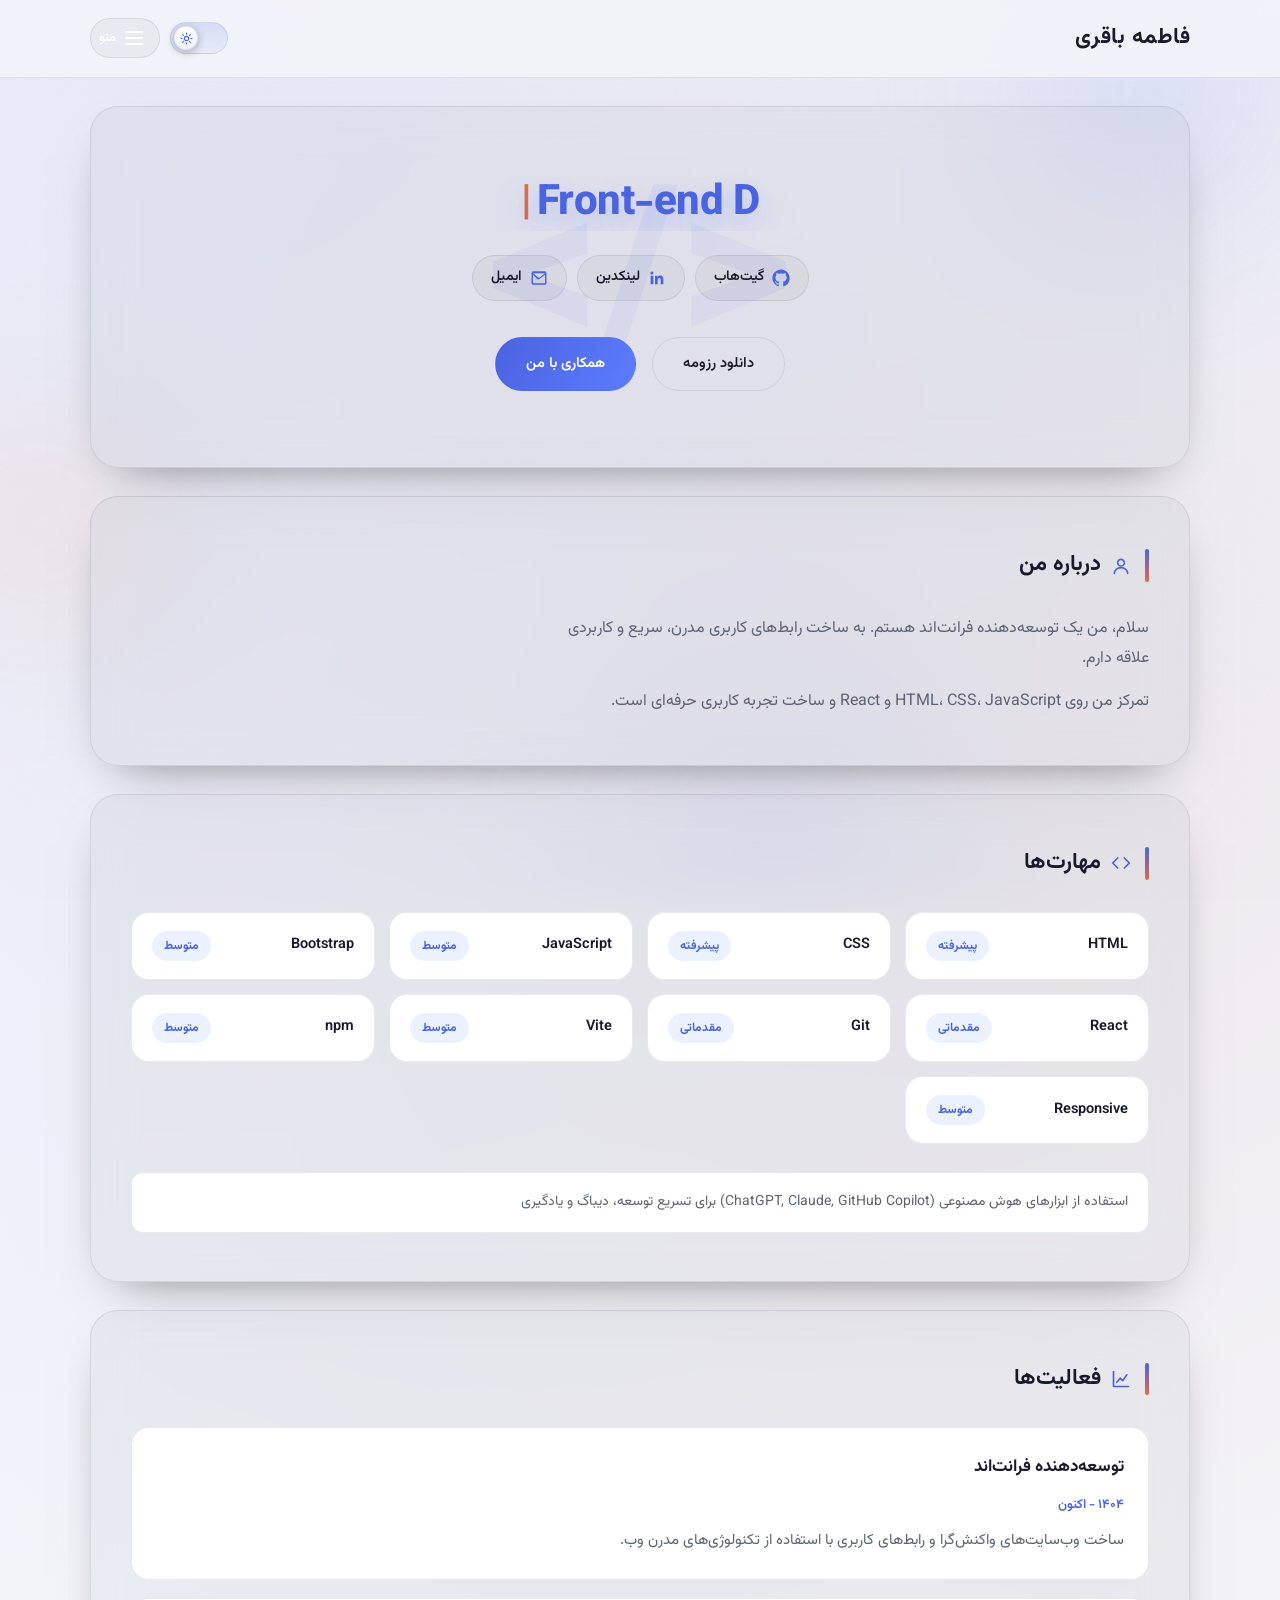
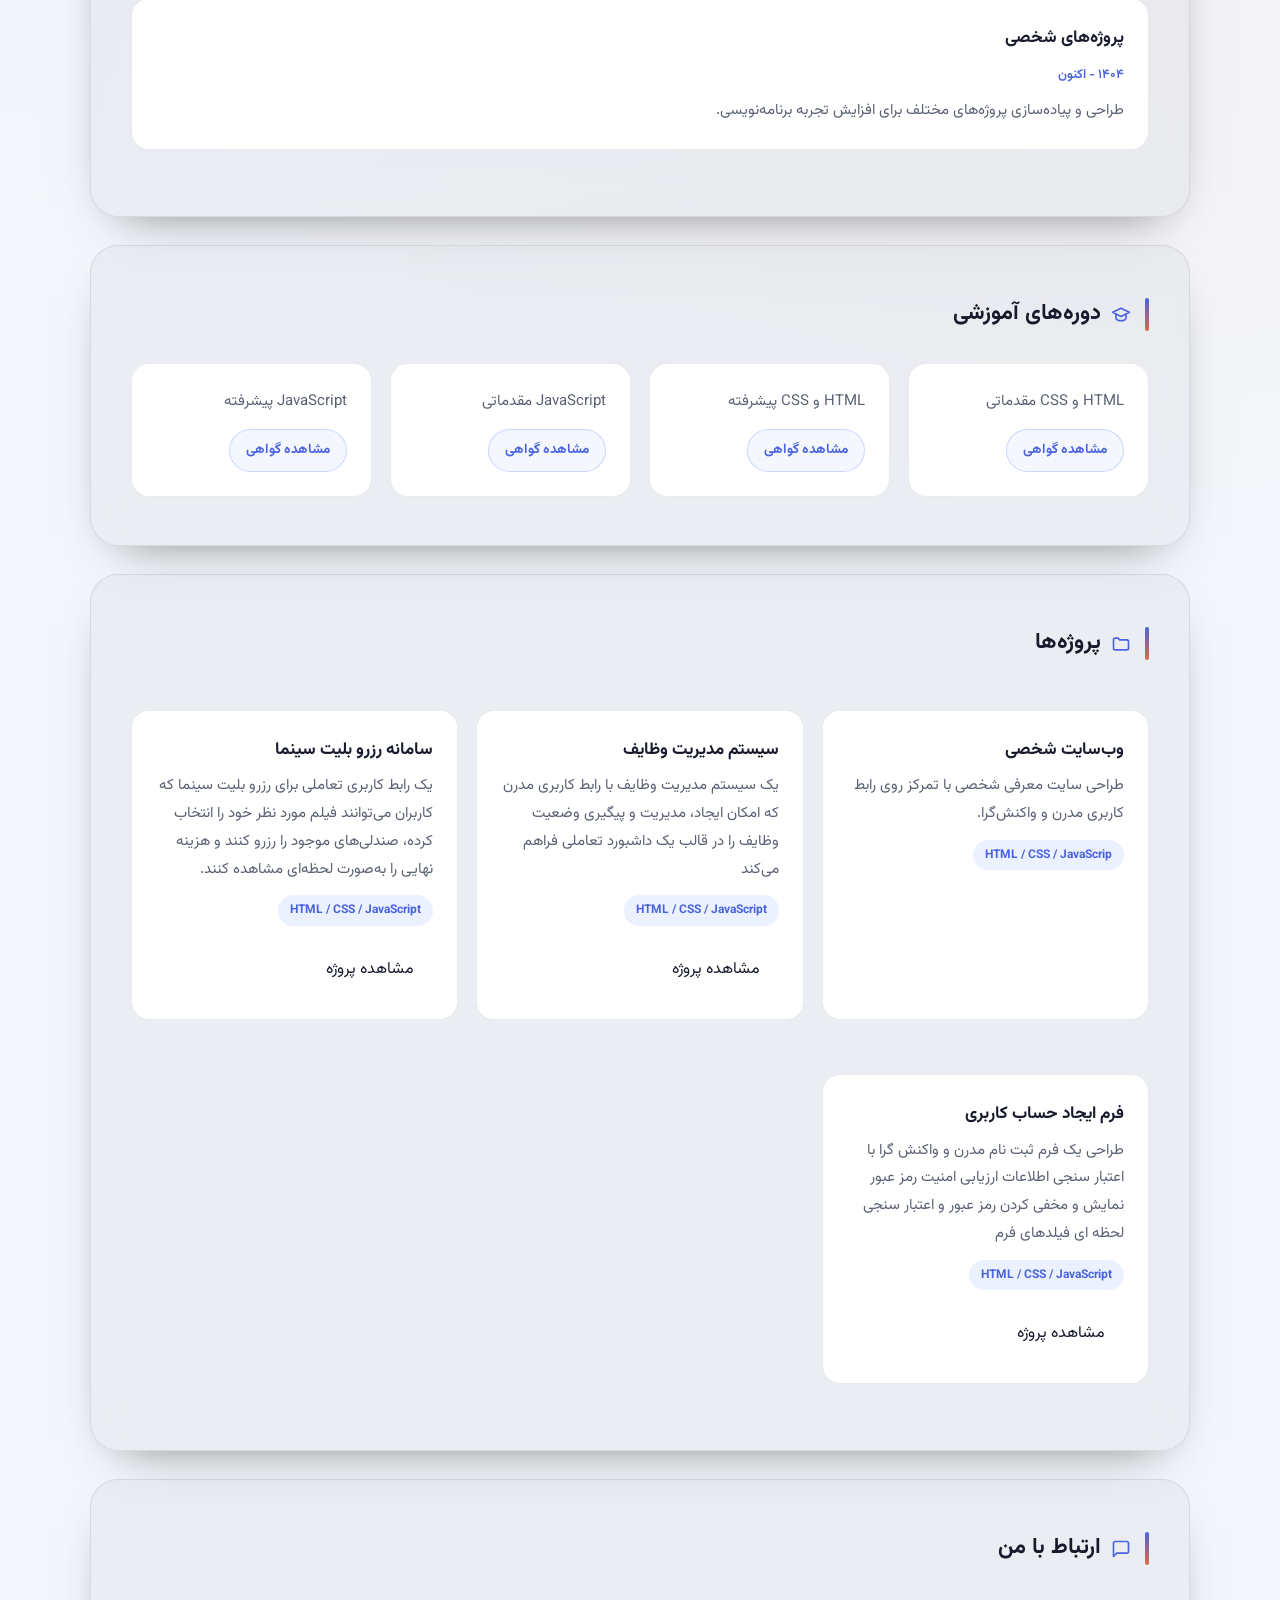
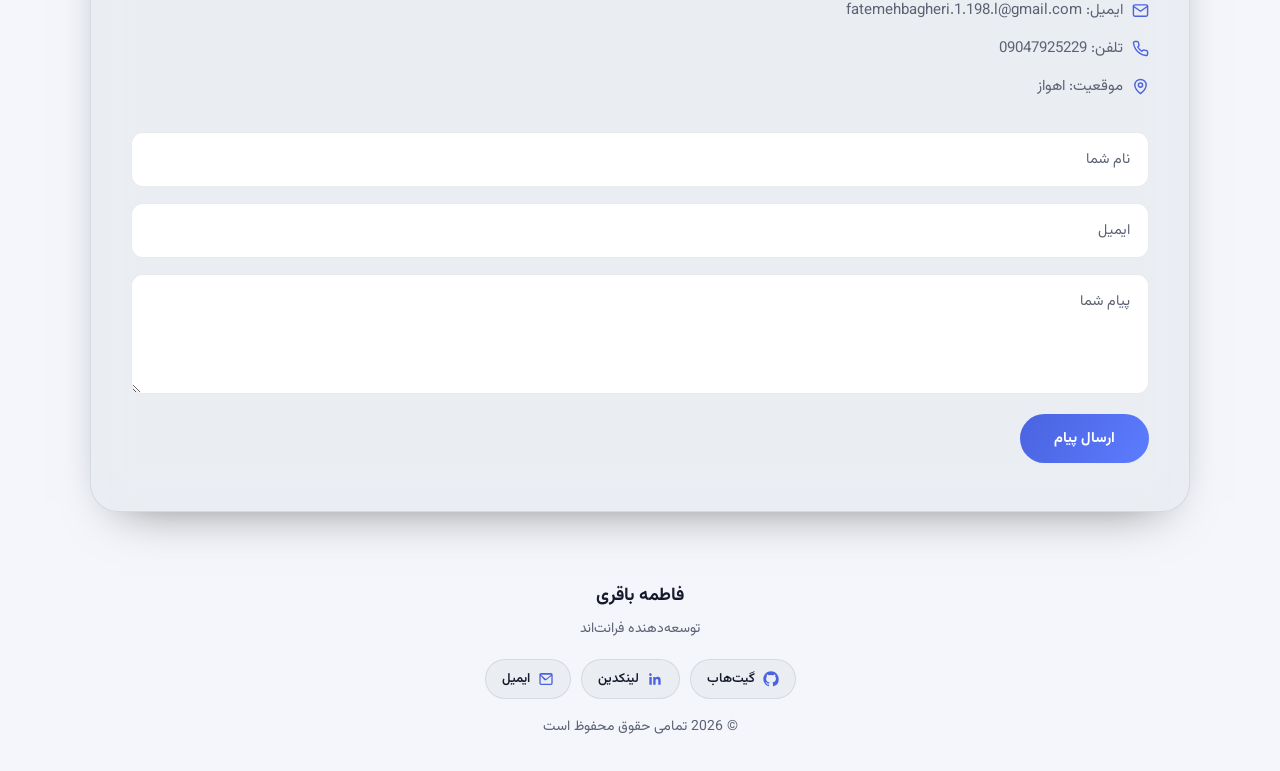
==== commit 2413460a: "Add files via upload" ====
--- a/index.html
+++ b/index.html
@@ -11,7 +11,7 @@
 فاطمه باقری | Front-end Developer
 </title>
 
-<link rel="stylesheet" href="i.css">
+<link rel="stylesheet" href="style.css">
 
 <script>
 (function(){
@@ -146,7 +146,7 @@
 <span>گیت‌هاب</span>
 </a>
 
-<a href="www.linkedin.com/in/frontend-dev-g-a47973423" class="social-link">
+<a href="https://www.linkedin.com/in/frontend-dev-g-a47973423" class="social-link">
 <svg viewBox="0 0 24 24" width="18" height="18" fill="currentColor"><path d="M20.45 20.45h-3.56v-5.57c0-1.33-.02-3.04-1.85-3.04-1.86 0-2.14 1.45-2.14 2.94v5.67H9.34V9h3.42v1.56h.05c.48-.9 1.64-1.85 3.38-1.85 3.6 0 4.27 2.37 4.27 5.46v6.28zM5.34 7.43a2.07 2.07 0 1 1 0-4.13 2.07 2.07 0 0 1 0 4.13zM7.12 20.45H3.56V9h3.56v11.45z"/></svg>
 <span>لینکدین</span>
 </a>
@@ -479,7 +479,7 @@
 HTML / CSS / JavaScript
 </span>
 
-<a href="https://vvnn12vn-boop.github.io/my-portfolio/"
+<a href="https://vvnn12vn-boop.github.io/Cinema-Ticket-Booking/"
    target="_blank"
    class="project-link">
    مشاهده پروژه
@@ -660,7 +660,7 @@
 </footer>
 
 
-<script src="i.js"></script>
+<script src="script.js"></script>
 
 
 </body>
--- a/style.css
+++ b/style.css
@@ -0,0 +1,1005 @@
+@import url('https://fonts.googleapis.com/css2?family=Vazirmatn:wght@300;400;500;600;700;800&display=swap');
+
+:root{
+    --bg:#0a0e1a;
+    --bg-soft:#0f1523;
+    --surface:rgba(255,255,255,.04);
+    --surface-border:rgba(255,255,255,.08);
+    --text:#eef1f8;
+    --text-dim:#9aa4bd;
+    --accent:#7c9cff;
+    --accent-2:#ff9a7c;
+    --radius-lg:28px;
+    --radius-md:18px;
+    --radius-sm:12px;
+    --ease:cubic-bezier(.22,1,.36,1);
+}
+
+[data-theme="light"]{
+    --bg:#f4f6fb;
+    --bg-soft:#ffffff;
+    --surface:rgba(20,25,45,.04);
+    --surface-border:rgba(20,25,45,.09);
+    --text:#161a2c;
+    --text-dim:#5b6274;
+    --accent:#4a63e0;
+    --accent-2:#e06a44;
+}
+
+[data-theme="light"] body{
+    background:
+        radial-gradient(circle at 15% 0%, rgba(74,99,224,.08), transparent 45%),
+        radial-gradient(circle at 85% 20%, rgba(224,106,68,.06), transparent 40%),
+        var(--bg);
+}
+
+[data-theme="light"] .primary,
+[data-theme="light"] button{
+    color:#ffffff;
+}
+
+[data-theme="light"] .grain{
+    opacity:.025;
+}
+
+*{
+    margin:0;
+    padding:0;
+    box-sizing:border-box;
+    font-family:"Vazirmatn",sans-serif;
+}
+
+html{
+    scroll-behavior:smooth;
+}
+
+body{
+    direction:rtl;
+    background:
+        radial-gradient(circle at 15% 0%, rgba(124,156,255,.12), transparent 45%),
+        radial-gradient(circle at 85% 20%, rgba(255,154,124,.08), transparent 40%),
+        var(--bg);
+    color:var(--text);
+    line-height:1.85;
+    font-weight:400;
+    min-height:100vh;
+    position:relative;
+    overflow-x:hidden;
+    transition:background-color .35s var(--ease), color .35s var(--ease);
+}
+
+.container{
+    width:90%;
+    max-width:1100px;
+    margin:auto;
+}
+
+/* ===================================================================
+   لایه‌های پس‌زمینه — پارالاکس + دانه‌ی نویز برای عمق
+   این المان‌ها هیچ محتوایی ندارند (aria-hidden) و فقط جلوه‌ی بصری‌اند.
+   =================================================================== */
+
+.bg-decor{
+    position:fixed;
+    inset:0;
+    z-index:0;
+    overflow:hidden;
+    pointer-events:none;
+}
+
+.orb{
+    position:absolute;
+    border-radius:50%;
+    filter:blur(70px);
+    opacity:.55;
+    will-change:transform;
+}
+
+.orb-1{
+    width:420px;
+    height:420px;
+    top:-120px;
+    right:-80px;
+    background:radial-gradient(circle, rgba(124,156,255,.55), transparent 70%);
+}
+
+.orb-2{
+    width:360px;
+    height:360px;
+    top:38%;
+    left:-140px;
+    background:radial-gradient(circle, rgba(255,154,124,.4), transparent 70%);
+}
+
+.orb-3{
+    width:520px;
+    height:520px;
+    bottom:-220px;
+    right:20%;
+    background:radial-gradient(circle, rgba(124,156,255,.3), transparent 70%);
+}
+
+[data-theme="light"] .orb{
+    opacity:.4;
+}
+
+.grain{
+    position:absolute;
+    inset:-10%;
+    opacity:.05;
+    mix-blend-mode:overlay;
+    background-image:url("data:image/svg+xml,%3Csvg xmlns='http://www.w3.org/2000/svg' width='160' height='160'%3E%3Cfilter id='n'%3E%3CfeTurbulence type='fractalNoise' baseFrequency='0.9' numOctaves='2' stitchTiles='stitch'/%3E%3C/filter%3E%3Crect width='100%25' height='100%25' filter='url(%23n)'/%3E%3C/svg%3E");
+}
+
+main, header, footer{
+    position:relative;
+    z-index:1;
+}
+
+/* Header */
+
+header{
+    position:sticky;
+    top:0;
+    z-index:100;
+    padding:18px 0;
+    background:rgba(10,14,26,.75);
+    backdrop-filter:blur(16px);
+    border-bottom:1px solid var(--surface-border);
+    transition:background-color .35s var(--ease);
+}
+
+[data-theme="light"] header{
+    background:rgba(244,246,251,.8);
+}
+
+header .container{
+    position:relative;
+}
+
+.header-top{
+    display:flex;
+    align-items:center;
+    justify-content:space-between;
+    gap:12px;
+}
+
+.header-actions{
+    display:flex;
+    align-items:center;
+    gap:10px;
+    flex-shrink:0;
+}
+
+.site-title{
+    text-align:right;
+    font-size:22px;
+    font-weight:700;
+    letter-spacing:.5px;
+}
+
+/* Theme toggle switch */
+
+.theme-toggle{
+    flex-shrink:0;
+    background:none;
+    border:none;
+    padding:0;
+    cursor:pointer;
+}
+
+.toggle-track{
+    display:flex;
+    align-items:center;
+    width:58px;
+    height:32px;
+    border-radius:999px;
+    background:linear-gradient(180deg, rgba(124,156,255,.10), rgba(124,156,255,.04));
+    border:1px solid var(--surface-border);
+    padding:3px;
+    transition:.35s var(--ease);
+}
+
+.toggle-thumb{
+    position:relative;
+    width:24px;
+    height:24px;
+    border-radius:50%;
+    background:linear-gradient(160deg,var(--bg-soft),var(--surface));
+    display:flex;
+    align-items:center;
+    justify-content:center;
+    color:var(--accent);
+    box-shadow:0 2px 8px rgba(0,0,0,.3), inset 0 0 0 1px var(--surface-border);
+    transition:transform .35s var(--ease), background .35s var(--ease);
+}
+
+.toggle-thumb svg{
+    position:absolute;
+    transition:opacity .3s var(--ease), transform .3s var(--ease);
+}
+
+.icon-moon{
+    opacity:1;
+    transform:scale(1) rotate(0deg);
+}
+
+.icon-sun{
+    opacity:0;
+    transform:scale(.5) rotate(-90deg);
+}
+
+[data-theme="light"] .toggle-track{
+    background:linear-gradient(180deg, rgba(74,99,224,.16), rgba(74,99,224,.06));
+}
+
+[data-theme="light"] .toggle-thumb{
+    transform:translateX(-26px);
+    background:linear-gradient(160deg,#fff,#eef2ff);
+}
+
+[data-theme="light"] .icon-moon{
+    opacity:0;
+    transform:scale(.5) rotate(90deg);
+}
+
+[data-theme="light"] .icon-sun{
+    opacity:1;
+    transform:scale(1) rotate(0deg);
+}
+
+.theme-toggle:hover .toggle-thumb{
+    box-shadow:0 2px 10px rgba(124,156,255,.4), inset 0 0 0 1px var(--accent);
+}
+
+.theme-toggle:focus-visible .toggle-track{
+    outline:2px solid var(--accent);
+    outline-offset:3px;
+}
+
+/* ===================================================================
+   دکمه‌ی منوی همبرگری — بازطراحی‌شده
+   قبلاً هیچ اسکریپتی رویدادِ کلیک آن را مدیریت نمی‌کرد، به همین دلیل
+   با کلیک هیچ اتفاقی نمی‌افتاد. حالا هم استایل و هم رفتار آن اصلاح شده.
+   =================================================================== */
+
+.menu-toggle{
+    display:flex;
+    align-items:center;
+    gap:9px;
+    height:40px;
+    padding:0 16px 0 8px;
+    background:var(--surface);
+    border:1px solid var(--surface-border);
+    border-radius:999px;
+    color:var(--text-dim);
+    cursor:pointer;
+    transition:border-color .25s var(--ease), background .25s var(--ease), transform .2s var(--ease);
+}
+
+.menu-toggle:hover{
+    border-color:var(--accent);
+    color:var(--text);
+    background:rgba(124,156,255,.1);
+}
+
+.menu-toggle:active{
+    transform:scale(.96);
+}
+
+.menu-toggle-label{
+    font-size:13px;
+    font-weight:600;
+}
+
+.menu-icon{
+    display:flex;
+    flex-direction:column;
+    justify-content:center;
+    gap:4px;
+    width:18px;
+    height:14px;
+    flex-shrink:0;
+}
+
+.menu-icon span{
+    display:block;
+    height:2px;
+    width:100%;
+    background:currentColor;
+    border-radius:2px;
+    transition:transform .3s var(--ease), opacity .3s var(--ease);
+}
+
+.menu-toggle.open{
+    border-color:var(--accent);
+    color:var(--accent);
+    background:rgba(124,156,255,.12);
+}
+
+.menu-toggle.open .menu-icon span:nth-child(1){
+    transform:translateY(6px) rotate(45deg);
+}
+
+.menu-toggle.open .menu-icon span:nth-child(2){
+    opacity:0;
+}
+
+.menu-toggle.open .menu-icon span:nth-child(3){
+    transform:translateY(-6px) rotate(-45deg);
+}
+
+.menu-toggle:focus-visible{
+    outline:2px solid var(--accent);
+    outline-offset:3px;
+}
+
+/* ===================================================================
+   منوی کشویی — یک پنل کوچک و شناور زیر دکمه‌ی همبرگری
+   به‌جای یک نوار کشویی تمام‌عرض که قبلاً بود، الان یک پنل جمع‌وجور
+   دقیقاً زیر دکمه باز می‌شود، شبیه منوهای حرفه‌ای اپلیکیشن‌ها؛
+   لیست عمودی با یک خط نازک لهجه که کنار لینکِ هاور شده ظاهر می‌شود.
+   =================================================================== */
+
+.main-nav{
+    position:absolute;
+    top:calc(100% + 12px);
+    left:0;
+    z-index:150;
+    width:min(230px,80vw);
+    opacity:0;
+    visibility:hidden;
+    transform:translateY(-10px) scale(.96);
+    transform-origin:top left;
+    pointer-events:none;
+    transition:opacity .25s var(--ease), transform .25s var(--ease), visibility .25s;
+}
+
+.main-nav.open{
+    opacity:1;
+    visibility:visible;
+    transform:translateY(0) scale(1);
+    pointer-events:auto;
+}
+
+.main-nav-inner{
+    background:var(--bg-soft);
+    border:1px solid var(--surface-border);
+    border-radius:var(--radius-md);
+    box-shadow:0 24px 60px -20px rgba(0,0,0,.55);
+    padding:8px;
+    max-height:min(70vh,420px);
+    overflow-y:auto;
+}
+
+.main-nav ul{
+    display:flex;
+    flex-direction:column;
+    gap:2px;
+    list-style:none;
+}
+
+.main-nav a{
+    display:block;
+    position:relative;
+    color:var(--text-dim);
+    text-decoration:none;
+    font-size:14.5px;
+    font-weight:600;
+    padding:12px 16px;
+    border-radius:10px;
+    transition:color .2s var(--ease), background .2s var(--ease), padding .2s var(--ease);
+}
+
+.main-nav a::before{
+    content:"";
+    position:absolute;
+    top:22%;
+    bottom:22%;
+    right:2px;
+    width:3px;
+    border-radius:3px;
+    background:linear-gradient(180deg,var(--accent),var(--accent-2));
+    opacity:0;
+    transform:scaleY(.3);
+    transition:opacity .2s var(--ease), transform .2s var(--ease);
+}
+
+.main-nav a:hover{
+    color:var(--text);
+    background:rgba(124,156,255,.08);
+    padding-right:22px;
+}
+
+.main-nav a:hover::before{
+    opacity:1;
+    transform:scaleY(1);
+}
+
+.main-nav a:focus-visible,
+.btn:focus-visible,
+button:focus-visible,
+input:focus-visible,
+textarea:focus-visible{
+    outline:2px solid var(--accent);
+    outline-offset:3px;
+}
+
+/* Shared surfaces */
+
+.hero,
+.box{
+    background:var(--surface);
+    border:1px solid var(--surface-border);
+    border-radius:var(--radius-lg);
+    padding:48px 40px;
+    margin:28px 0;
+    backdrop-filter:blur(20px);
+    box-shadow:0 20px 50px -30px rgba(0,0,0,.6);
+}
+
+.box h2{
+    display:flex;
+    align-items:center;
+    gap:10px;
+    font-size:22px;
+    font-weight:700;
+    margin-bottom:28px;
+    position:relative;
+    padding-right:18px;
+}
+
+.h2-icon{
+    flex-shrink:0;
+    color:var(--accent);
+}
+
+.box h2::before{
+    content:"";
+    position:absolute;
+    right:0;
+    top:4px;
+    bottom:4px;
+    width:4px;
+    border-radius:4px;
+    background:linear-gradient(180deg,var(--accent),var(--accent-2));
+}
+
+/* Hero */
+
+.hero{
+    text-align:center;
+    padding:70px 40px;
+    position:relative;
+    overflow:hidden;
+}
+
+.hero-content{
+    position:relative;
+}
+
+/* گلیف تزئینی </> پشت عنوان — امضای طراحی صفحه، اشاره‌ای ظریف به هویت فرانت‌اندی */
+.hero-glyph{
+    position:absolute;
+    top:50%;
+    left:50%;
+    transform:translate(-50%,-50%);
+    font-size:clamp(90px,18vw,220px);
+    font-weight:800;
+    color:var(--accent);
+    opacity:.06;
+    letter-spacing:0;
+    pointer-events:none;
+    user-select:none;
+    z-index:0;
+}
+
+.hero h2{
+    position:relative;
+    z-index:1;
+    font-size:42px;
+    font-weight:800;
+    margin:0 0 6px;
+    letter-spacing:-.5px;
+    color:var(--accent);
+    text-shadow:
+        0 1px 0 rgba(255,255,255,.06),
+        0 8px 24px rgba(124,156,255,.35),
+        0 20px 50px rgba(124,156,255,.18);
+
+    height:54px;
+    line-height:54px;
+    white-space:nowrap;
+    overflow:hidden;
+}
+
+#typing::after{
+    content:"|";
+    margin-right:5px;
+    animation:cursor .8s infinite;
+    color:var(--accent-2);
+}
+
+/* Social links (hero + footer) — always visible, not just on hover */
+
+.social{
+    position:relative;
+    z-index:1;
+    display:flex;
+    justify-content:center;
+    flex-wrap:nowrap;
+    gap:10px;
+    overflow-x:auto;
+    scrollbar-width:none;
+    padding:2px;
+    margin-top:22px;
+}
+
+.social::-webkit-scrollbar{
+    display:none;
+}
+
+.social-link{
+    display:inline-flex;
+    align-items:center;
+    gap:8px;
+    color:var(--text);
+    text-decoration:none;
+    font-size:14px;
+    font-weight:600;
+    padding:9px 18px;
+    border-radius:999px;
+    border:1px solid var(--surface-border);
+    background:var(--surface);
+    transition:.25s var(--ease);
+    white-space:nowrap;
+}
+
+@media(max-width:480px){
+    .social-link{
+        padding:7px 13px;
+        font-size:12.5px;
+        gap:6px;
+    }
+}
+
+.social-link svg{
+    flex-shrink:0;
+    color:var(--accent);
+}
+
+.social-link:hover{
+    border-color:var(--accent);
+    background:rgba(124,156,255,.12);
+    transform:translateY(-2px);
+}
+
+footer .footer-links{
+    display:flex;
+    justify-content:center;
+    gap:10px;
+    flex-wrap:wrap;
+    margin:16px 0;
+}
+
+footer .social-link{
+    padding:7px 16px;
+    font-size:13px;
+}
+
+.buttons{
+    position:relative;
+    z-index:1;
+    margin-top:28px;
+}
+
+.btn{
+    display:inline-block;
+    padding:13px 30px;
+    border-radius:999px;
+    border:1px solid var(--surface-border);
+    color:var(--text);
+    text-decoration:none;
+    margin:6px;
+    font-size:14.5px;
+    font-weight:600;
+    transition:.25s var(--ease);
+}
+
+.btn:hover{
+    border-color:var(--accent);
+    transform:translateY(-2px);
+}
+
+.primary{
+    background:linear-gradient(120deg,var(--accent),#5c7cff);
+    border-color:transparent;
+    color:#080c18;
+}
+
+.primary:hover{
+    box-shadow:0 10px 25px -8px rgba(124,156,255,.6);
+}
+
+/* About */
+
+#about p{
+    color:var(--text-dim);
+    max-width:65ch;
+}
+
+#about p + p{
+    margin-top:14px;
+}
+
+/* Skills */
+
+.skills{
+    display:grid;
+    grid-template-columns:repeat(auto-fit,minmax(220px,1fr));
+    gap:14px;
+}
+
+.skill{
+    background:var(--bg-soft);
+    border:1px solid var(--surface-border);
+    border-radius:var(--radius-md);
+    padding:18px 20px;
+    transition:border-color .25s var(--ease), transform .25s var(--ease), box-shadow .25s var(--ease);
+}
+
+.skill:hover{
+    border-color:var(--accent);
+    transform:translateY(-3px);
+    box-shadow:0 14px 30px -18px rgba(124,156,255,.5);
+}
+
+.skill-title{
+    display:flex;
+    justify-content:space-between;
+    align-items:center;
+    font-size:14.5px;
+    font-weight:600;
+}
+
+.skill-level{
+    display:inline-block;
+    padding:4px 12px;
+    border-radius:999px;
+    font-size:12px;
+    font-weight:700;
+}
+
+/* All skill levels: identical blue */
+
+.level-advanced,
+.level-mid,
+.level-basic,
+.level-intro{
+    color:var(--accent);
+    background:rgba(124,156,255,.14);
+}
+
+/* Timeline & projects */
+
+.timeline-item,
+.project{
+    background:var(--bg-soft);
+    border:1px solid var(--surface-border);
+    padding:24px;
+    border-radius:var(--radius-md);
+    margin:18px 0;
+    transition:border-color .25s var(--ease), transform .25s var(--ease), box-shadow .25s var(--ease);
+}
+
+.timeline-item:hover,
+.project:hover{
+    border-color:var(--accent);
+    transform:translateY(-3px);
+    box-shadow:0 14px 30px -18px rgba(124,156,255,.5);
+}
+
+.timeline-item h3,
+.project h3{
+    font-size:17px;
+    font-weight:700;
+    margin-bottom:6px;
+}
+
+.timeline-item span{
+    display:inline-block;
+    color:var(--accent);
+    font-size:13px;
+    font-weight:600;
+    margin-bottom:10px;
+}
+
+.timeline-item p,
+.project p{
+    color:var(--text-dim);
+    font-size:15px;
+}
+
+.projects{
+    display:grid;
+    grid-template-columns:repeat(auto-fit,minmax(250px,1fr));
+    gap:18px;
+}
+
+.project span{
+    display:inline-block;
+    color:var(--accent);
+    background:rgba(124,156,255,.14);
+    padding:4px 12px;
+    border-radius:999px;
+    font-size:12px;
+    font-weight:700;
+    margin-top:12px;
+}
+
+/* تأخیر پلکانی برای کارت‌ها هنگام نمایان‌شدن — بدون نیاز به جاوااسکریپت اضافه */
+.skills .skill:nth-child(1){ transition-delay:.03s; }
+.skills .skill:nth-child(2){ transition-delay:.08s; }
+.skills .skill:nth-child(3){ transition-delay:.13s; }
+.skills .skill:nth-child(4){ transition-delay:.18s; }
+.skills .skill:nth-child(5){ transition-delay:.23s; }
+.skills .skill:nth-child(6){ transition-delay:.28s; }
+.skills .skill:nth-child(7){ transition-delay:.33s; }
+.skills .skill:nth-child(8){ transition-delay:.38s; }
+
+.projects .project:nth-child(1){ transition-delay:.03s; }
+.projects .project:nth-child(2){ transition-delay:.1s; }
+.projects .project:nth-child(3){ transition-delay:.17s; }
+
+.timeline .timeline-item:nth-child(1){ transition-delay:.03s; }
+.timeline .timeline-item:nth-child(2){ transition-delay:.1s; }
+
+.edu-items .edu-item:nth-child(1){ transition-delay:.03s; }
+.edu-items .edu-item:nth-child(2){ transition-delay:.08s; }
+.edu-items .edu-item:nth-child(3){ transition-delay:.13s; }
+.edu-items .edu-item:nth-child(4){ transition-delay:.18s; }
+
+/* Contact */
+
+.contact-info p{
+    display:flex;
+    align-items:center;
+    gap:9px;
+    color:var(--text-dim);
+    margin:10px 0;
+    font-size:15px;
+}
+
+.contact-icon{
+    flex-shrink:0;
+    color:var(--accent);
+}
+
+.contact-form{
+    margin-top:24px;
+}
+
+input,
+textarea{
+    width:100%;
+    padding:15px 18px;
+    margin:8px 0;
+    background:var(--bg-soft);
+    border:1px solid var(--surface-border);
+    border-radius:var(--radius-sm);
+    color:var(--text);
+    font-size:14.5px;
+    transition:.25s var(--ease);
+}
+
+input::placeholder,
+textarea::placeholder{
+    color:var(--text-dim);
+}
+
+input:focus,
+textarea:focus{
+    border-color:var(--accent);
+    background:#0b0f1c;
+}
+
+textarea{
+    min-height:120px;
+    resize:vertical;
+}
+
+button{
+    padding:13px 34px;
+    border:none;
+    border-radius:999px;
+    background:linear-gradient(120deg,var(--accent),#5c7cff);
+    color:#080c18;
+    font-size:14.5px;
+    font-weight:700;
+    cursor:pointer;
+    transition:.25s var(--ease);
+}
+
+button:hover{
+    box-shadow:0 10px 25px -8px rgba(124,156,255,.6);
+    transform:translateY(-2px);
+}
+
+/* Footer */
+
+footer{
+    text-align:center;
+    padding:40px 0 30px;
+    color:var(--text-dim);
+}
+
+footer h3{
+    color:var(--text);
+    font-size:18px;
+    font-weight:700;
+    margin-bottom:4px;
+}
+
+footer p{
+    font-size:14px;
+}
+
+/* Responsive */
+
+@media(max-width:700px){
+
+    .hero h2{
+        font-size:32px;
+    }
+
+    .box,
+    .hero{
+        padding:28px 22px;
+    }
+
+    .skills{
+        grid-template-columns:1fr;
+    }
+
+    .edu-items{
+        grid-template-columns:1fr;
+    }
+
+    .menu-toggle-label{
+        display:none;
+    }
+
+    .menu-toggle{
+        padding:0;
+        width:40px;
+        justify-content:center;
+    }
+}
+
+@media(prefers-reduced-motion:reduce){
+    *{
+        transition:none !important;
+        scroll-behavior:auto !important;
+    }
+
+    .orb{
+        transform:none !important;
+    }
+}
+
+/* Education */
+
+.edu-info{
+    background:var(--bg-soft);
+    border:1px solid var(--surface-border);
+    border-radius:var(--radius-md);
+    padding:18px 22px;
+    margin-bottom:20px;
+}
+
+.edu-info p{
+    color:var(--text-dim);
+    font-size:14.5px;
+    margin:4px 0;
+}
+
+.edu-info p span{
+    color:var(--text);
+    font-weight:600;
+    margin-left:6px;
+}
+
+.edu-items{
+    display:grid;
+    grid-template-columns:repeat(auto-fit,minmax(220px,1fr));
+    gap:18px;
+}
+
+.edu-item{
+    background:var(--bg-soft);
+    border:1px solid var(--surface-border);
+    padding:24px;
+    border-radius:var(--radius-md);
+    transition:border-color .25s var(--ease), transform .25s var(--ease), box-shadow .25s var(--ease);
+}
+
+.edu-item:hover{
+    border-color:var(--accent);
+    transform:translateY(-3px);
+    box-shadow:0 14px 30px -18px rgba(124,156,255,.5);
+}
+
+.edu-item p{
+    color:var(--text-dim);
+    font-size:15px;
+    margin-bottom:14px;
+}
+
+.cert-link{
+    display:inline-block;
+    color:var(--accent);
+    font-size:13.5px;
+    font-weight:700;
+    text-decoration:none;
+    padding:8px 16px;
+    border-radius:999px;
+    border:1px solid rgba(124,156,255,.35);
+    background:rgba(124,156,255,.08);
+    transition:.25s var(--ease);
+}
+
+.cert-link:hover{
+    background:rgba(124,156,255,.16);
+    border-color:var(--accent);
+}
+
+/* AI tools note */
+
+.ai-tools-note{
+    margin-top:28px;
+    padding:16px 20px;
+    background:var(--bg-soft);
+    border:1px solid var(--surface-border);
+    border-radius:var(--radius-sm);
+    color:var(--text-dim);
+    font-size:14px;
+    line-height:1.9;
+}
+
+
+/* Scroll Reveal Animation */
+
+.reveal{
+    opacity:0;
+    transform:translateY(60px);
+    transition:opacity .8s ease, transform .8s ease;
+}
+
+.reveal.show{
+    opacity:1;
+    transform:translateY(0);
+}
+
+
+
+
+
+.project-link{
+    display:inline-flex;
+    align-items:center;
+    gap:8px;
+    margin-top:18px;
+    padding:10px 18px;
+    border:1px solid rgba(255,255,255,.15);
+    border-radius:12px;
+    text-decoration:none;
+    color:var(--text);
+    background:rgba(255,255,255,.05);
+    transition:.3s;
+}
+
+.project-link:hover{
+    transform:translateY(-3px);
+    background:rgba(88,166,255,.15);
+    border-color:#58a6ff;
+}
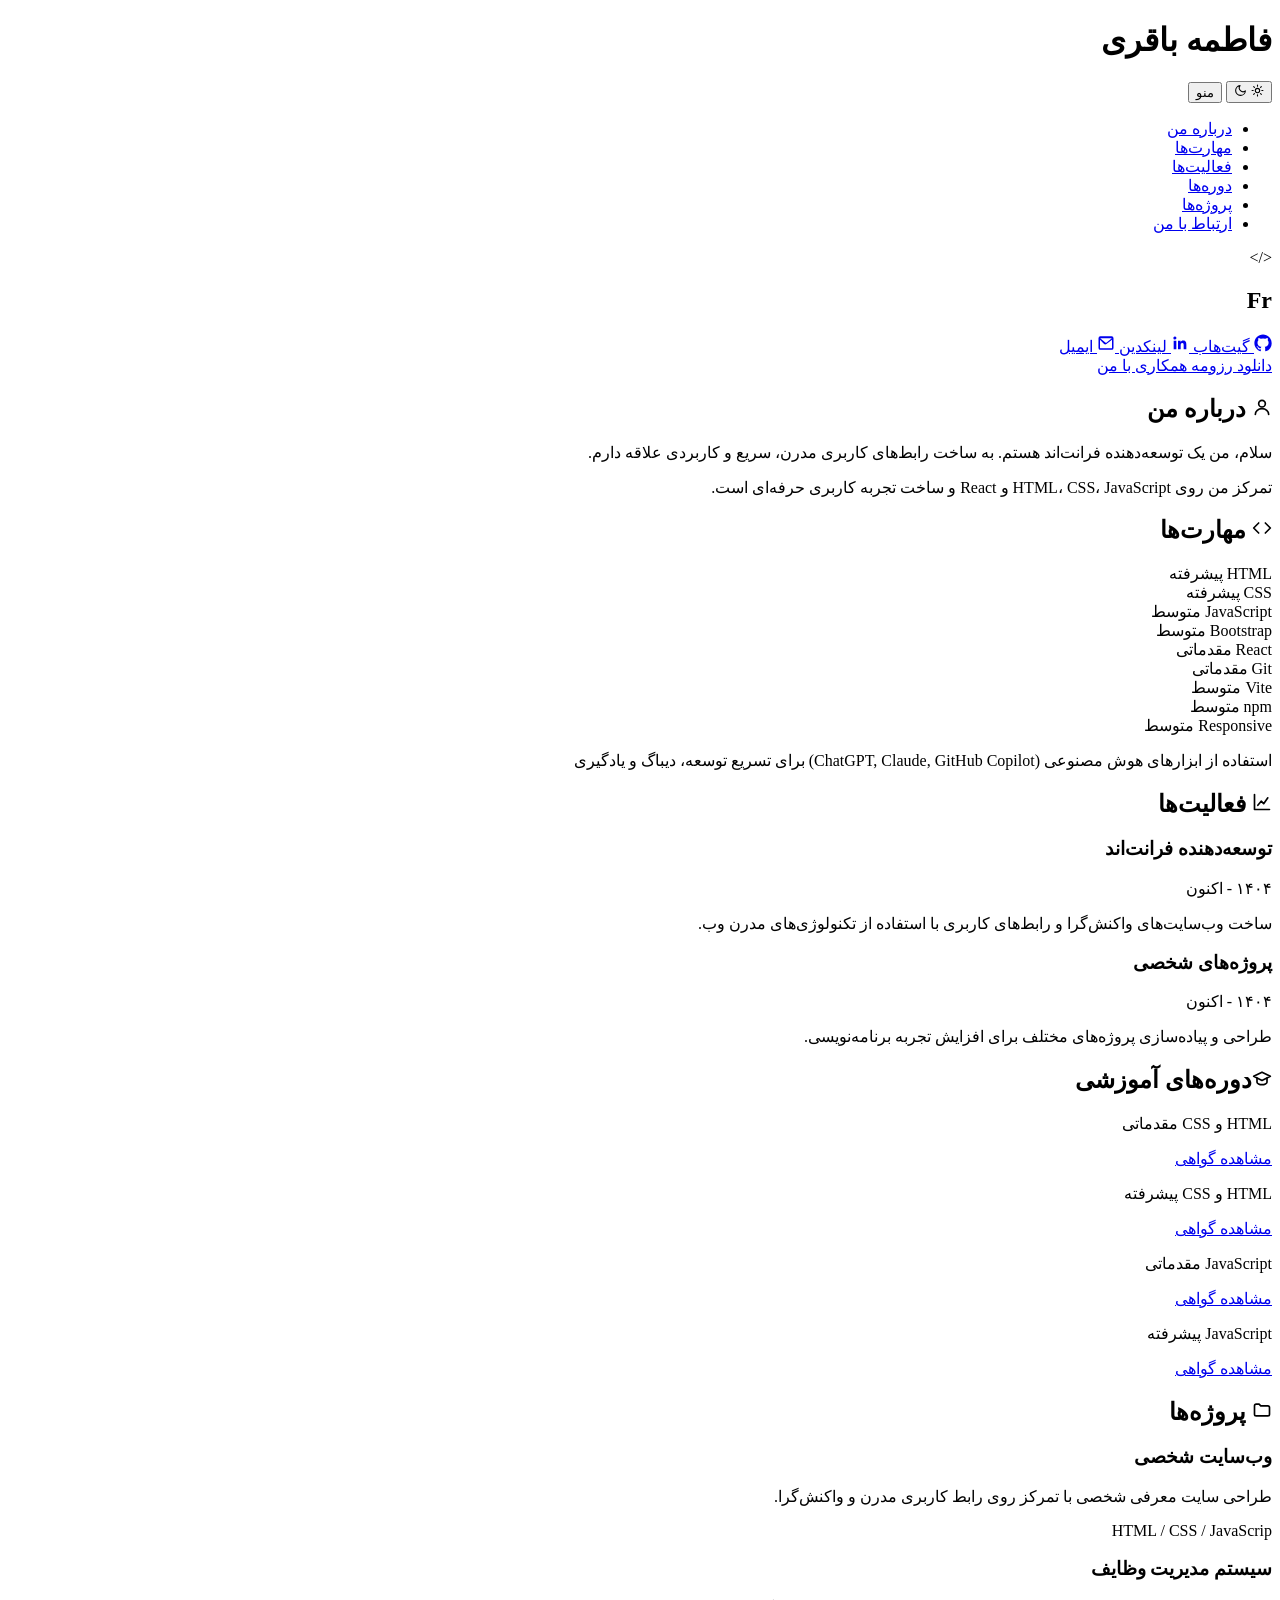
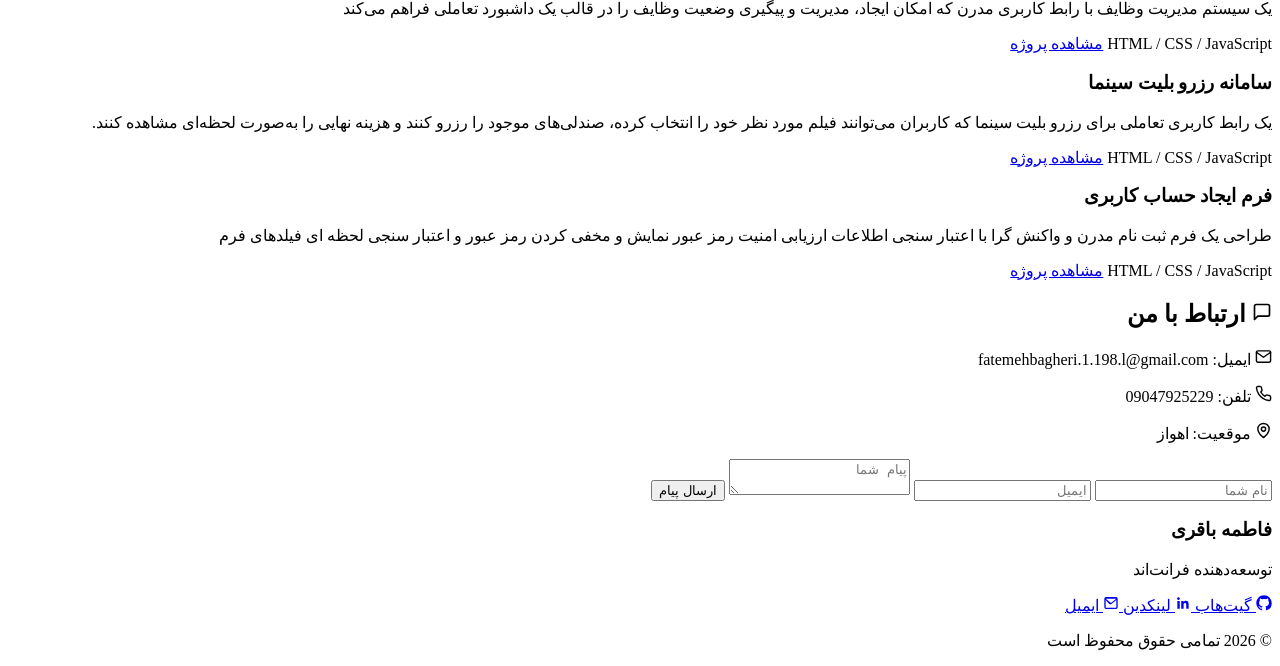
==== commit 93e03168: "Create index.html" ====
--- a/index.html
+++ b/index.html
@@ -163,20 +163,18 @@
 <div class="buttons">
 
 
-<a href="#" class="btn">
-
-دانلود رزومه
-
-</a>
-
-
+  <a href="https://vvnn12vn-boop.github.io/my-portfolio/resume.pdf"
+     target="_blank"
+     class="project-download">
+     دانلود رزومه
+
+</a>
 
 <a href="#contact" class="btn primary">
 
 همکاری با من
 
 </a>
-
 
 
 </div>
@@ -665,4 +663,5 @@
 
 </body>
 
-</html>
+  </html>
+  
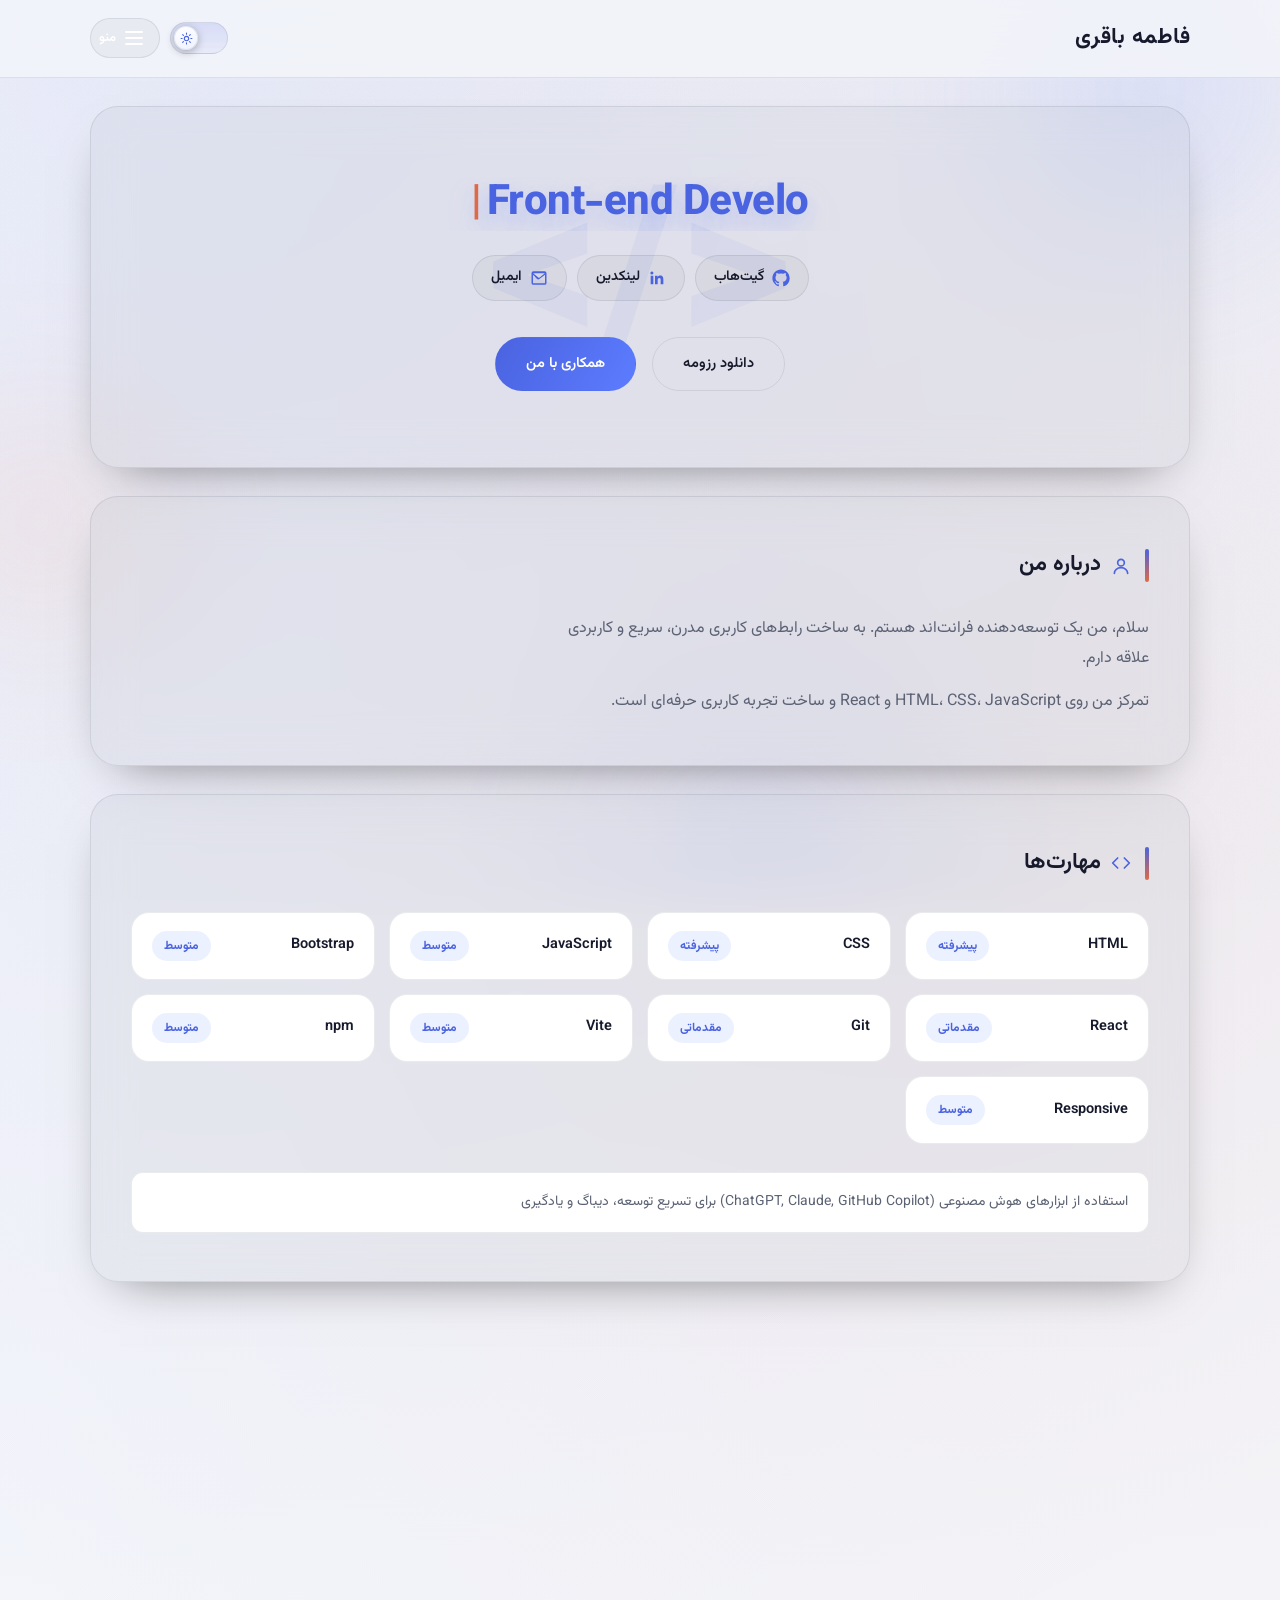
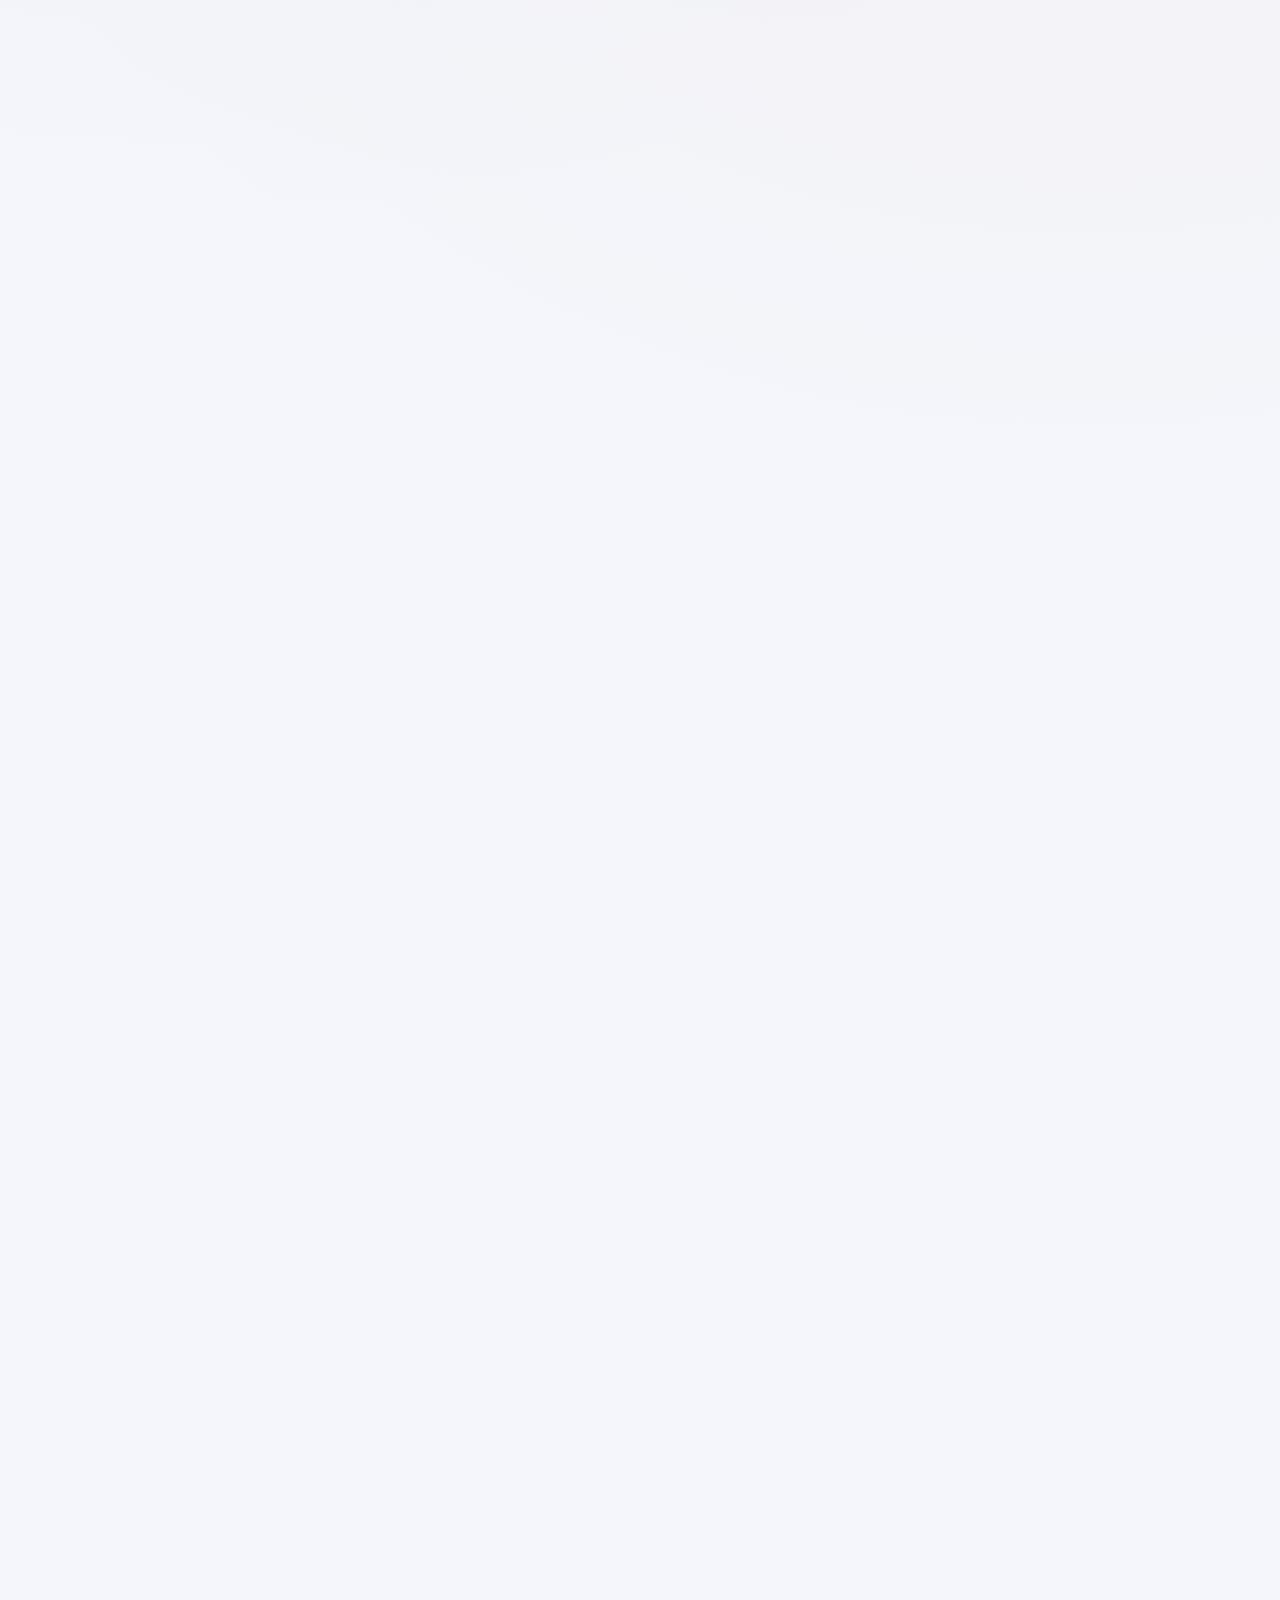
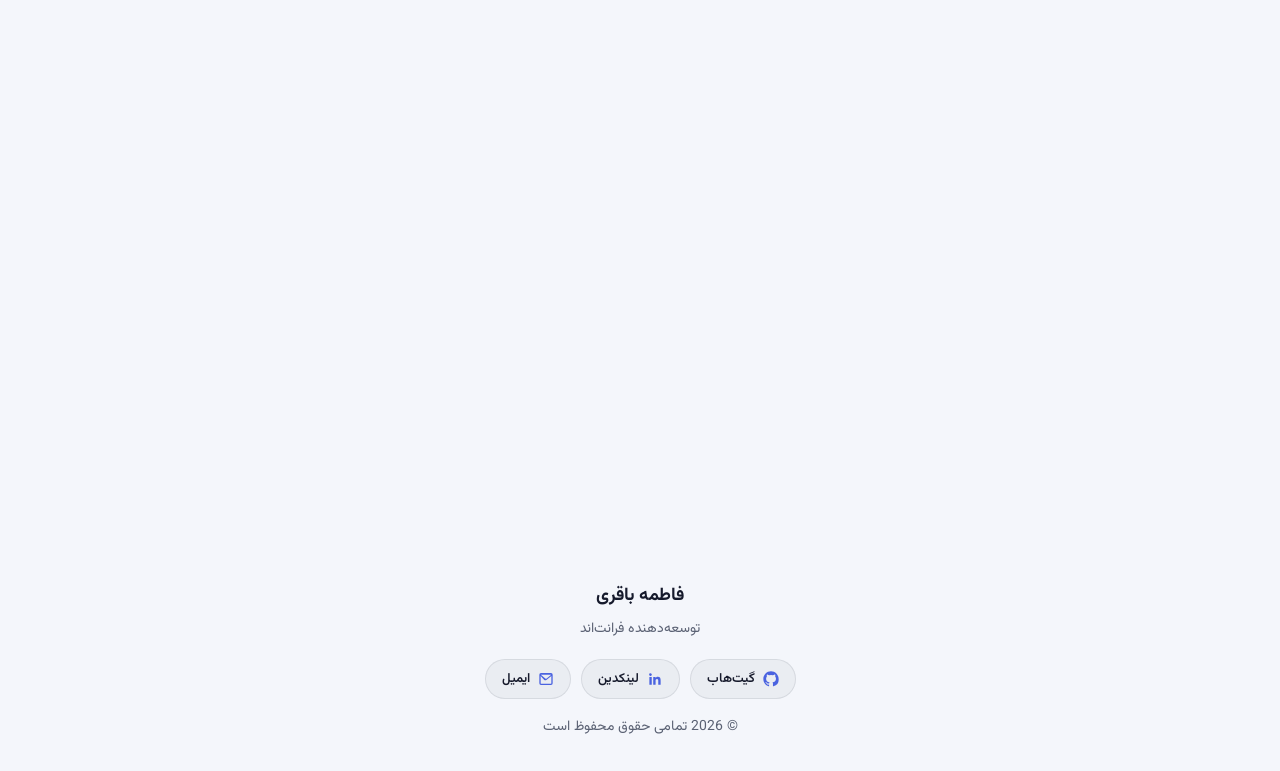
==== commit 5e4197c1: "Update resume link to point to GitHub repository" ====
--- a/index.html
+++ b/index.html
@@ -163,7 +163,7 @@
 <div class="buttons">
 
 
-  <a href="https://vvnn12vn-boop.github.io/my-portfolio/resume.pdf"
+  <a href="https://github.com/vvnn12vn-boop/my-portfolio/blob/main/resume.pdf"
      target="_blank"
      class="project-download">
      دانلود رزومه
--- a/style.css
+++ b/style.css
@@ -0,0 +1,1025 @@
+@import url('https://fonts.googleapis.com/css2?family=Vazirmatn:wght@300;400;500;600;700;800&display=swap');
+
+:root{
+    --bg:#0a0e1a;
+    --bg-soft:#0f1523;
+    --surface:rgba(255,255,255,.04);
+    --surface-border:rgba(255,255,255,.08);
+    --text:#eef1f8;
+    --text-dim:#9aa4bd;
+    --accent:#7c9cff;
+    --accent-2:#ff9a7c;
+    --radius-lg:28px;
+    --radius-md:18px;
+    --radius-sm:12px;
+    --ease:cubic-bezier(.22,1,.36,1);
+}
+
+[data-theme="light"]{
+    --bg:#f4f6fb;
+    --bg-soft:#ffffff;
+    --surface:rgba(20,25,45,.04);
+    --surface-border:rgba(20,25,45,.09);
+    --text:#161a2c;
+    --text-dim:#5b6274;
+    --accent:#4a63e0;
+    --accent-2:#e06a44;
+}
+
+[data-theme="light"] body{
+    background:
+        radial-gradient(circle at 15% 0%, rgba(74,99,224,.08), transparent 45%),
+        radial-gradient(circle at 85% 20%, rgba(224,106,68,.06), transparent 40%),
+        var(--bg);
+}
+
+[data-theme="light"] .primary,
+[data-theme="light"] button{
+    color:#ffffff;
+}
+
+[data-theme="light"] .grain{
+    opacity:.025;
+}
+
+*{
+    margin:0;
+    padding:0;
+    box-sizing:border-box;
+    font-family:"Vazirmatn",sans-serif;
+}
+
+html{
+    scroll-behavior:smooth;
+}
+
+body{
+    direction:rtl;
+    background:
+        radial-gradient(circle at 15% 0%, rgba(124,156,255,.12), transparent 45%),
+        radial-gradient(circle at 85% 20%, rgba(255,154,124,.08), transparent 40%),
+        var(--bg);
+    color:var(--text);
+    line-height:1.85;
+    font-weight:400;
+    min-height:100vh;
+    position:relative;
+    overflow-x:hidden;
+    transition:background-color .35s var(--ease), color .35s var(--ease);
+}
+
+.container{
+    width:90%;
+    max-width:1100px;
+    margin:auto;
+}
+
+/* ===================================================================
+   لایه‌های پس‌زمینه — پارالاکس + دانه‌ی نویز برای عمق
+   این المان‌ها هیچ محتوایی ندارند (aria-hidden) و فقط جلوه‌ی بصری‌اند.
+   =================================================================== */
+
+.bg-decor{
+    position:fixed;
+    inset:0;
+    z-index:0;
+    overflow:hidden;
+    pointer-events:none;
+}
+
+.orb{
+    position:absolute;
+    border-radius:50%;
+    filter:blur(70px);
+    opacity:.55;
+    will-change:transform;
+}
+
+.orb-1{
+    width:420px;
+    height:420px;
+    top:-120px;
+    right:-80px;
+    background:radial-gradient(circle, rgba(124,156,255,.55), transparent 70%);
+}
+
+.orb-2{
+    width:360px;
+    height:360px;
+    top:38%;
+    left:-140px;
+    background:radial-gradient(circle, rgba(255,154,124,.4), transparent 70%);
+}
+
+.orb-3{
+    width:520px;
+    height:520px;
+    bottom:-220px;
+    right:20%;
+    background:radial-gradient(circle, rgba(124,156,255,.3), transparent 70%);
+}
+
+[data-theme="light"] .orb{
+    opacity:.4;
+}
+
+.grain{
+    position:absolute;
+    inset:-10%;
+    opacity:.05;
+    mix-blend-mode:overlay;
+    background-image:url("data:image/svg+xml,%3Csvg xmlns='http://www.w3.org/2000/svg' width='160' height='160'%3E%3Cfilter id='n'%3E%3CfeTurbulence type='fractalNoise' baseFrequency='0.9' numOctaves='2' stitchTiles='stitch'/%3E%3C/filter%3E%3Crect width='100%25' height='100%25' filter='url(%23n)'/%3E%3C/svg%3E");
+}
+
+main, header, footer{
+    position:relative;
+    z-index:1;
+}
+
+/* Header */
+
+header{
+    position:sticky;
+    top:0;
+    z-index:100;
+    padding:18px 0;
+    background:rgba(10,14,26,.75);
+    backdrop-filter:blur(16px);
+    border-bottom:1px solid var(--surface-border);
+    transition:background-color .35s var(--ease);
+}
+
+[data-theme="light"] header{
+    background:rgba(244,246,251,.8);
+}
+
+header .container{
+    position:relative;
+}
+
+.header-top{
+    display:flex;
+    align-items:center;
+    justify-content:space-between;
+    gap:12px;
+}
+
+.header-actions{
+    display:flex;
+    align-items:center;
+    gap:10px;
+    flex-shrink:0;
+}
+
+.site-title{
+    text-align:right;
+    font-size:22px;
+    font-weight:700;
+    letter-spacing:.5px;
+}
+
+/* Theme toggle switch */
+
+.theme-toggle{
+    flex-shrink:0;
+    background:none;
+    border:none;
+    padding:0;
+    cursor:pointer;
+}
+
+.toggle-track{
+    display:flex;
+    align-items:center;
+    width:58px;
+    height:32px;
+    border-radius:999px;
+    background:linear-gradient(180deg, rgba(124,156,255,.10), rgba(124,156,255,.04));
+    border:1px solid var(--surface-border);
+    padding:3px;
+    transition:.35s var(--ease);
+}
+
+.toggle-thumb{
+    position:relative;
+    width:24px;
+    height:24px;
+    border-radius:50%;
+    background:linear-gradient(160deg,var(--bg-soft),var(--surface));
+    display:flex;
+    align-items:center;
+    justify-content:center;
+    color:var(--accent);
+    box-shadow:0 2px 8px rgba(0,0,0,.3), inset 0 0 0 1px var(--surface-border);
+    transition:transform .35s var(--ease), background .35s var(--ease);
+}
+
+.toggle-thumb svg{
+    position:absolute;
+    transition:opacity .3s var(--ease), transform .3s var(--ease);
+}
+
+.icon-moon{
+    opacity:1;
+    transform:scale(1) rotate(0deg);
+}
+
+.icon-sun{
+    opacity:0;
+    transform:scale(.5) rotate(-90deg);
+}
+
+[data-theme="light"] .toggle-track{
+    background:linear-gradient(180deg, rgba(74,99,224,.16), rgba(74,99,224,.06));
+}
+
+[data-theme="light"] .toggle-thumb{
+    transform:translateX(-26px);
+    background:linear-gradient(160deg,#fff,#eef2ff);
+}
+
+[data-theme="light"] .icon-moon{
+    opacity:0;
+    transform:scale(.5) rotate(90deg);
+}
+
+[data-theme="light"] .icon-sun{
+    opacity:1;
+    transform:scale(1) rotate(0deg);
+}
+
+.theme-toggle:hover .toggle-thumb{
+    box-shadow:0 2px 10px rgba(124,156,255,.4), inset 0 0 0 1px var(--accent);
+}
+
+.theme-toggle:focus-visible .toggle-track{
+    outline:2px solid var(--accent);
+    outline-offset:3px;
+}
+
+/* ===================================================================
+   دکمه‌ی منوی همبرگری — بازطراحی‌شده
+   قبلاً هیچ اسکریپتی رویدادِ کلیک آن را مدیریت نمی‌کرد، به همین دلیل
+   با کلیک هیچ اتفاقی نمی‌افتاد. حالا هم استایل و هم رفتار آن اصلاح شده.
+   =================================================================== */
+
+.menu-toggle{
+    display:flex;
+    align-items:center;
+    gap:9px;
+    height:40px;
+    padding:0 16px 0 8px;
+    background:var(--surface);
+    border:1px solid var(--surface-border);
+    border-radius:999px;
+    color:var(--text-dim);
+    cursor:pointer;
+    transition:border-color .25s var(--ease), background .25s var(--ease), transform .2s var(--ease);
+}
+
+.menu-toggle:hover{
+    border-color:var(--accent);
+    color:var(--text);
+    background:rgba(124,156,255,.1);
+}
+
+.menu-toggle:active{
+    transform:scale(.96);
+}
+
+.menu-toggle-label{
+    font-size:13px;
+    font-weight:600;
+}
+
+.menu-icon{
+    display:flex;
+    flex-direction:column;
+    justify-content:center;
+    gap:4px;
+    width:18px;
+    height:14px;
+    flex-shrink:0;
+}
+
+.menu-icon span{
+    display:block;
+    height:2px;
+    width:100%;
+    background:currentColor;
+    border-radius:2px;
+    transition:transform .3s var(--ease), opacity .3s var(--ease);
+}
+
+.menu-toggle.open{
+    border-color:var(--accent);
+    color:var(--accent);
+    background:rgba(124,156,255,.12);
+}
+
+.menu-toggle.open .menu-icon span:nth-child(1){
+    transform:translateY(6px) rotate(45deg);
+}
+
+.menu-toggle.open .menu-icon span:nth-child(2){
+    opacity:0;
+}
+
+.menu-toggle.open .menu-icon span:nth-child(3){
+    transform:translateY(-6px) rotate(-45deg);
+}
+
+.menu-toggle:focus-visible{
+    outline:2px solid var(--accent);
+    outline-offset:3px;
+}
+
+/* ===================================================================
+   منوی کشویی — یک پنل کوچک و شناور زیر دکمه‌ی همبرگری
+   به‌جای یک نوار کشویی تمام‌عرض که قبلاً بود، الان یک پنل جمع‌وجور
+   دقیقاً زیر دکمه باز می‌شود، شبیه منوهای حرفه‌ای اپلیکیشن‌ها؛
+   لیست عمودی با یک خط نازک لهجه که کنار لینکِ هاور شده ظاهر می‌شود.
+   =================================================================== */
+
+.main-nav{
+    position:absolute;
+    top:calc(100% + 12px);
+    left:0;
+    z-index:150;
+    width:min(230px,80vw);
+    opacity:0;
+    visibility:hidden;
+    transform:translateY(-10px) scale(.96);
+    transform-origin:top left;
+    pointer-events:none;
+    transition:opacity .25s var(--ease), transform .25s var(--ease), visibility .25s;
+}
+
+.main-nav.open{
+    opacity:1;
+    visibility:visible;
+    transform:translateY(0) scale(1);
+    pointer-events:auto;
+}
+
+.main-nav-inner{
+    background:var(--bg-soft);
+    border:1px solid var(--surface-border);
+    border-radius:var(--radius-md);
+    box-shadow:0 24px 60px -20px rgba(0,0,0,.55);
+    padding:8px;
+    max-height:min(70vh,420px);
+    overflow-y:auto;
+}
+
+.main-nav ul{
+    display:flex;
+    flex-direction:column;
+    gap:2px;
+    list-style:none;
+}
+
+.main-nav a{
+    display:block;
+    position:relative;
+    color:var(--text-dim);
+    text-decoration:none;
+    font-size:14.5px;
+    font-weight:600;
+    padding:12px 16px;
+    border-radius:10px;
+    transition:color .2s var(--ease), background .2s var(--ease), padding .2s var(--ease);
+}
+
+.main-nav a::before{
+    content:"";
+    position:absolute;
+    top:22%;
+    bottom:22%;
+    right:2px;
+    width:3px;
+    border-radius:3px;
+    background:linear-gradient(180deg,var(--accent),var(--accent-2));
+    opacity:0;
+    transform:scaleY(.3);
+    transition:opacity .2s var(--ease), transform .2s var(--ease);
+}
+
+.main-nav a:hover{
+    color:var(--text);
+    background:rgba(124,156,255,.08);
+    padding-right:22px;
+}
+
+.main-nav a:hover::before{
+    opacity:1;
+    transform:scaleY(1);
+}
+
+.main-nav a:focus-visible,
+.btn:focus-visible,
+button:focus-visible,
+input:focus-visible,
+textarea:focus-visible{
+    outline:2px solid var(--accent);
+    outline-offset:3px;
+}
+
+/* Shared surfaces */
+
+.hero,
+.box{
+    background:var(--surface);
+    border:1px solid var(--surface-border);
+    border-radius:var(--radius-lg);
+    padding:48px 40px;
+    margin:28px 0;
+    backdrop-filter:blur(20px);
+    box-shadow:0 20px 50px -30px rgba(0,0,0,.6);
+}
+
+.box h2{
+    display:flex;
+    align-items:center;
+    gap:10px;
+    font-size:22px;
+    font-weight:700;
+    margin-bottom:28px;
+    position:relative;
+    padding-right:18px;
+}
+
+.h2-icon{
+    flex-shrink:0;
+    color:var(--accent);
+}
+
+.box h2::before{
+    content:"";
+    position:absolute;
+    right:0;
+    top:4px;
+    bottom:4px;
+    width:4px;
+    border-radius:4px;
+    background:linear-gradient(180deg,var(--accent),var(--accent-2));
+}
+
+/* Hero */
+
+.hero{
+    text-align:center;
+    padding:70px 40px;
+    position:relative;
+    overflow:hidden;
+}
+
+.hero-content{
+    position:relative;
+}
+
+/* گلیف تزئینی </> پشت عنوان — امضای طراحی صفحه، اشاره‌ای ظریف به هویت فرانت‌اندی */
+.hero-glyph{
+    position:absolute;
+    top:50%;
+    left:50%;
+    transform:translate(-50%,-50%);
+    font-size:clamp(90px,18vw,220px);
+    font-weight:800;
+    color:var(--accent);
+    opacity:.06;
+    letter-spacing:0;
+    pointer-events:none;
+    user-select:none;
+    z-index:0;
+}
+
+.hero h2{
+    position:relative;
+    z-index:1;
+    font-size:42px;
+    font-weight:800;
+    margin:0 0 6px;
+    letter-spacing:-.5px;
+    color:var(--accent);
+    text-shadow:
+        0 1px 0 rgba(255,255,255,.06),
+        0 8px 24px rgba(124,156,255,.35),
+        0 20px 50px rgba(124,156,255,.18);
+
+    height:54px;
+    line-height:54px;
+    white-space:nowrap;
+    overflow:hidden;
+}
+
+#typing::after{
+    content:"|";
+    margin-right:5px;
+    animation:cursor .8s infinite;
+    color:var(--accent-2);
+}
+
+/* Social links (hero + footer) — always visible, not just on hover */
+
+.social{
+    position:relative;
+    z-index:1;
+    display:flex;
+    justify-content:center;
+    flex-wrap:nowrap;
+    gap:10px;
+    overflow-x:auto;
+    scrollbar-width:none;
+    padding:2px;
+    margin-top:22px;
+}
+
+.social::-webkit-scrollbar{
+    display:none;
+}
+
+.social-link{
+    display:inline-flex;
+    align-items:center;
+    gap:8px;
+    color:var(--text);
+    text-decoration:none;
+    font-size:14px;
+    font-weight:600;
+    padding:9px 18px;
+    border-radius:999px;
+    border:1px solid var(--surface-border);
+    background:var(--surface);
+    transition:.25s var(--ease);
+    white-space:nowrap;
+}
+
+@media(max-width:480px){
+    .social-link{
+        padding:7px 13px;
+        font-size:12.5px;
+        gap:6px;
+    }
+}
+
+.social-link svg{
+    flex-shrink:0;
+    color:var(--accent);
+}
+
+.social-link:hover{
+    border-color:var(--accent);
+    background:rgba(124,156,255,.12);
+    transform:translateY(-2px);
+}
+
+footer .footer-links{
+    display:flex;
+    justify-content:center;
+    gap:10px;
+    flex-wrap:wrap;
+    margin:16px 0;
+}
+
+footer .social-link{
+    padding:7px 16px;
+    font-size:13px;
+}
+
+ .buttons{
+    position:relative;
+    z-index:1;
+    margin-top:28px;
+}
+
+.btn{
+    display:inline-block;
+    padding:13px 30px;
+    border-radius:999px;
+    border:1px solid var(--surface-border);
+    color:var(--text);
+    text-decoration:none;
+    margin:6px;
+    font-size:14.5px;
+    font-weight:600;
+    transition:.25s var(--ease);
+}
+
+.btn:hover{
+    border-color:var(--accent);
+    transform:translateY(-2px);
+}
+
+.primary{
+    background:linear-gradient(120deg,var(--accent),#5c7cff);
+    border-color:transparent;
+    color:#080c18;
+}
+
+.primary:hover{
+    box-shadow:0 10px 25px -8px rgba(124,156,255,.6);
+}
+
+/* About */
+
+#about p{
+    color:var(--text-dim);
+    max-width:65ch;
+}
+
+#about p + p{
+    margin-top:14px;
+}
+
+/* Skills */
+
+.skills{
+    display:grid;
+    grid-template-columns:repeat(auto-fit,minmax(220px,1fr));
+    gap:14px;
+}
+
+.skill{
+    background:var(--bg-soft);
+    border:1px solid var(--surface-border);
+    border-radius:var(--radius-md);
+    padding:18px 20px;
+    transition:border-color .25s var(--ease), transform .25s var(--ease), box-shadow .25s var(--ease);
+}
+
+.skill:hover{
+    border-color:var(--accent);
+    transform:translateY(-3px);
+    box-shadow:0 14px 30px -18px rgba(124,156,255,.5);
+}
+
+.skill-title{
+    display:flex;
+    justify-content:space-between;
+    align-items:center;
+    font-size:14.5px;
+    font-weight:600;
+}
+
+.skill-level{
+    display:inline-block;
+    padding:4px 12px;
+    border-radius:999px;
+    font-size:12px;
+    font-weight:700;
+}
+
+/* All skill levels: identical blue */
+
+.level-advanced,
+.level-mid,
+.level-basic,
+.level-intro{
+    color:var(--accent);
+    background:rgba(124,156,255,.14);
+}
+
+/* Timeline & projects */
+
+.timeline-item,
+.project{
+    background:var(--bg-soft);
+    border:1px solid var(--surface-border);
+    padding:24px;
+    border-radius:var(--radius-md);
+    margin:18px 0;
+    transition:border-color .25s var(--ease), transform .25s var(--ease), box-shadow .25s var(--ease);
+}
+
+.timeline-item:hover,
+.project:hover{
+    border-color:var(--accent);
+    transform:translateY(-3px);
+    box-shadow:0 14px 30px -18px rgba(124,156,255,.5);
+}
+
+.timeline-item h3,
+.project h3{
+    font-size:17px;
+    font-weight:700;
+    margin-bottom:6px;
+}
+
+.timeline-item span{
+    display:inline-block;
+    color:var(--accent);
+    font-size:13px;
+    font-weight:600;
+    margin-bottom:10px;
+}
+
+.timeline-item p,
+.project p{
+    color:var(--text-dim);
+    font-size:15px;
+}
+
+.projects{
+    display:grid;
+    grid-template-columns:repeat(auto-fit,minmax(250px,1fr));
+    gap:18px;
+}
+
+.project span{
+    display:inline-block;
+    color:var(--accent);
+    background:rgba(124,156,255,.14);
+    padding:4px 12px;
+    border-radius:999px;
+    font-size:12px;
+    font-weight:700;
+    margin-top:12px;
+}
+
+/* تأخیر پلکانی برای کارت‌ها هنگام نمایان‌شدن — بدون نیاز به جاوااسکریپت اضافه */
+.skills .skill:nth-child(1){ transition-delay:.03s; }
+.skills .skill:nth-child(2){ transition-delay:.08s; }
+.skills .skill:nth-child(3){ transition-delay:.13s; }
+.skills .skill:nth-child(4){ transition-delay:.18s; }
+.skills .skill:nth-child(5){ transition-delay:.23s; }
+.skills .skill:nth-child(6){ transition-delay:.28s; }
+.skills .skill:nth-child(7){ transition-delay:.33s; }
+.skills .skill:nth-child(8){ transition-delay:.38s; }
+
+.projects .project:nth-child(1){ transition-delay:.03s; }
+.projects .project:nth-child(2){ transition-delay:.1s; }
+.projects .project:nth-child(3){ transition-delay:.17s; }
+
+.timeline .timeline-item:nth-child(1){ transition-delay:.03s; }
+.timeline .timeline-item:nth-child(2){ transition-delay:.1s; }
+
+.edu-items .edu-item:nth-child(1){ transition-delay:.03s; }
+.edu-items .edu-item:nth-child(2){ transition-delay:.08s; }
+.edu-items .edu-item:nth-child(3){ transition-delay:.13s; }
+.edu-items .edu-item:nth-child(4){ transition-delay:.18s; }
+
+/* Contact */
+
+.contact-info p{
+    display:flex;
+    align-items:center;
+    gap:9px;
+    color:var(--text-dim);
+    margin:10px 0;
+    font-size:15px;
+}
+
+.contact-icon{
+    flex-shrink:0;
+    color:var(--accent);
+}
+
+.contact-form{
+    margin-top:24px;
+}
+
+input,
+textarea{
+    width:100%;
+    padding:15px 18px;
+    margin:8px 0;
+    background:var(--bg-soft);
+    border:1px solid var(--surface-border);
+    border-radius:var(--radius-sm);
+    color:var(--text);
+    font-size:14.5px;
+    transition:.25s var(--ease);
+}
+
+input::placeholder,
+textarea::placeholder{
+    color:var(--text-dim);
+}
+
+input:focus,
+textarea:focus{
+    border-color:var(--accent);
+    background:#0b0f1c;
+}
+
+textarea{
+    min-height:120px;
+    resize:vertical;
+}
+
+button{
+    padding:13px 34px;
+    border:none;
+    border-radius:999px;
+    background:linear-gradient(120deg,var(--accent),#5c7cff);
+    color:#080c18;
+    font-size:14.5px;
+    font-weight:700;
+    cursor:pointer;
+    transition:.25s var(--ease);
+}
+
+button:hover{
+    box-shadow:0 10px 25px -8px rgba(124,156,255,.6);
+    transform:translateY(-2px);
+}
+
+/* Footer */
+
+footer{
+    text-align:center;
+    padding:40px 0 30px;
+    color:var(--text-dim);
+}
+
+footer h3{
+    color:var(--text);
+    font-size:18px;
+    font-weight:700;
+    margin-bottom:4px;
+}
+
+footer p{
+    font-size:14px;
+}
+
+/* Responsive */
+
+@media(max-width:700px){
+
+    .hero h2{
+        font-size:32px;
+    }
+
+    .box,
+    .hero{
+        padding:28px 22px;
+    }
+
+    .skills{
+        grid-template-columns:1fr;
+    }
+
+    .edu-items{
+        grid-template-columns:1fr;
+    }
+
+    .menu-toggle-label{
+        display:none;
+    }
+
+    .menu-toggle{
+        padding:0;
+        width:40px;
+        justify-content:center;
+    }
+}
+
+@media(prefers-reduced-motion:reduce){
+    *{
+        transition:none !important;
+        scroll-behavior:auto !important;
+    }
+
+    .orb{
+        transform:none !important;
+    }
+}
+
+/* Education */
+
+.edu-info{
+    background:var(--bg-soft);
+    border:1px solid var(--surface-border);
+    border-radius:var(--radius-md);
+    padding:18px 22px;
+    margin-bottom:20px;
+}
+
+.edu-info p{
+    color:var(--text-dim);
+    font-size:14.5px;
+    margin:4px 0;
+}
+
+.edu-info p span{
+    color:var(--text);
+    font-weight:600;
+    margin-left:6px;
+}
+
+.edu-items{
+    display:grid;
+    grid-template-columns:repeat(auto-fit,minmax(220px,1fr));
+    gap:18px;
+}
+
+.edu-item{
+    background:var(--bg-soft);
+    border:1px solid var(--surface-border);
+    padding:24px;
+    border-radius:var(--radius-md);
+    transition:border-color .25s var(--ease), transform .25s var(--ease), box-shadow .25s var(--ease);
+}
+
+.edu-item:hover{
+    border-color:var(--accent);
+    transform:translateY(-3px);
+    box-shadow:0 14px 30px -18px rgba(124,156,255,.5);
+}
+
+.edu-item p{
+    color:var(--text-dim);
+    font-size:15px;
+    margin-bottom:14px;
+}
+
+.cert-link{
+    display:inline-block;
+    color:var(--accent);
+    font-size:13.5px;
+    font-weight:700;
+    text-decoration:none;
+    padding:8px 16px;
+    border-radius:999px;
+    border:1px solid rgba(124,156,255,.35);
+    background:rgba(124,156,255,.08);
+    transition:.25s var(--ease);
+}
+
+.cert-link:hover{
+    background:rgba(124,156,255,.16);
+    border-color:var(--accent);
+}
+
+/* AI tools note */
+
+.ai-tools-note{
+    margin-top:28px;
+    padding:16px 20px;
+    background:var(--bg-soft);
+    border:1px solid var(--surface-border);
+    border-radius:var(--radius-sm);
+    color:var(--text-dim);
+    font-size:14px;
+    line-height:1.9;
+}
+
+
+/* Scroll Reveal Animation */
+
+.reveal{
+    opacity:0;
+    transform:translateY(60px);
+    transition:opacity .8s ease, transform .8s ease;
+}
+
+.reveal.show{
+    opacity:1;
+    transform:translateY(0);
+}
+.project-link{
+    display:inline-flex;
+    align-items:center;
+    gap:8px;
+    margin-top:18px;
+    padding:10px 18px;
+    border:1px solid rgba(255,255,255,.15);
+    border-radius:12px;
+    text-decoration:none;
+    color:var(--text);
+    background:rgba(255,255,255,.05);
+    transition:.3s;
+}
+
+.project-link:hover{
+    transform:translateY(-3px);
+    background:rgba(88,166,255,.15);
+    border-color:#58a6ff;
+}
+
+
+.project-download{
+    display:inline-block;
+    padding:13px 30px;
+    border-radius:999px;
+    border:1px solid var(--surface-border);
+    color:var(--text);
+    text-decoration:none;
+    margin:6px;
+    font-size:14.5px;
+    font-weight:600;
+    transition:.25s var(--ease);
+}
+
+.project-download:hover{
+    border-color:var(--accent);
+    background:rgba(124,156,255,.1);
+    transform:translateY(-2px);
+}
+
+.project-download:visited{
+    color:var(--text);
+}
+  
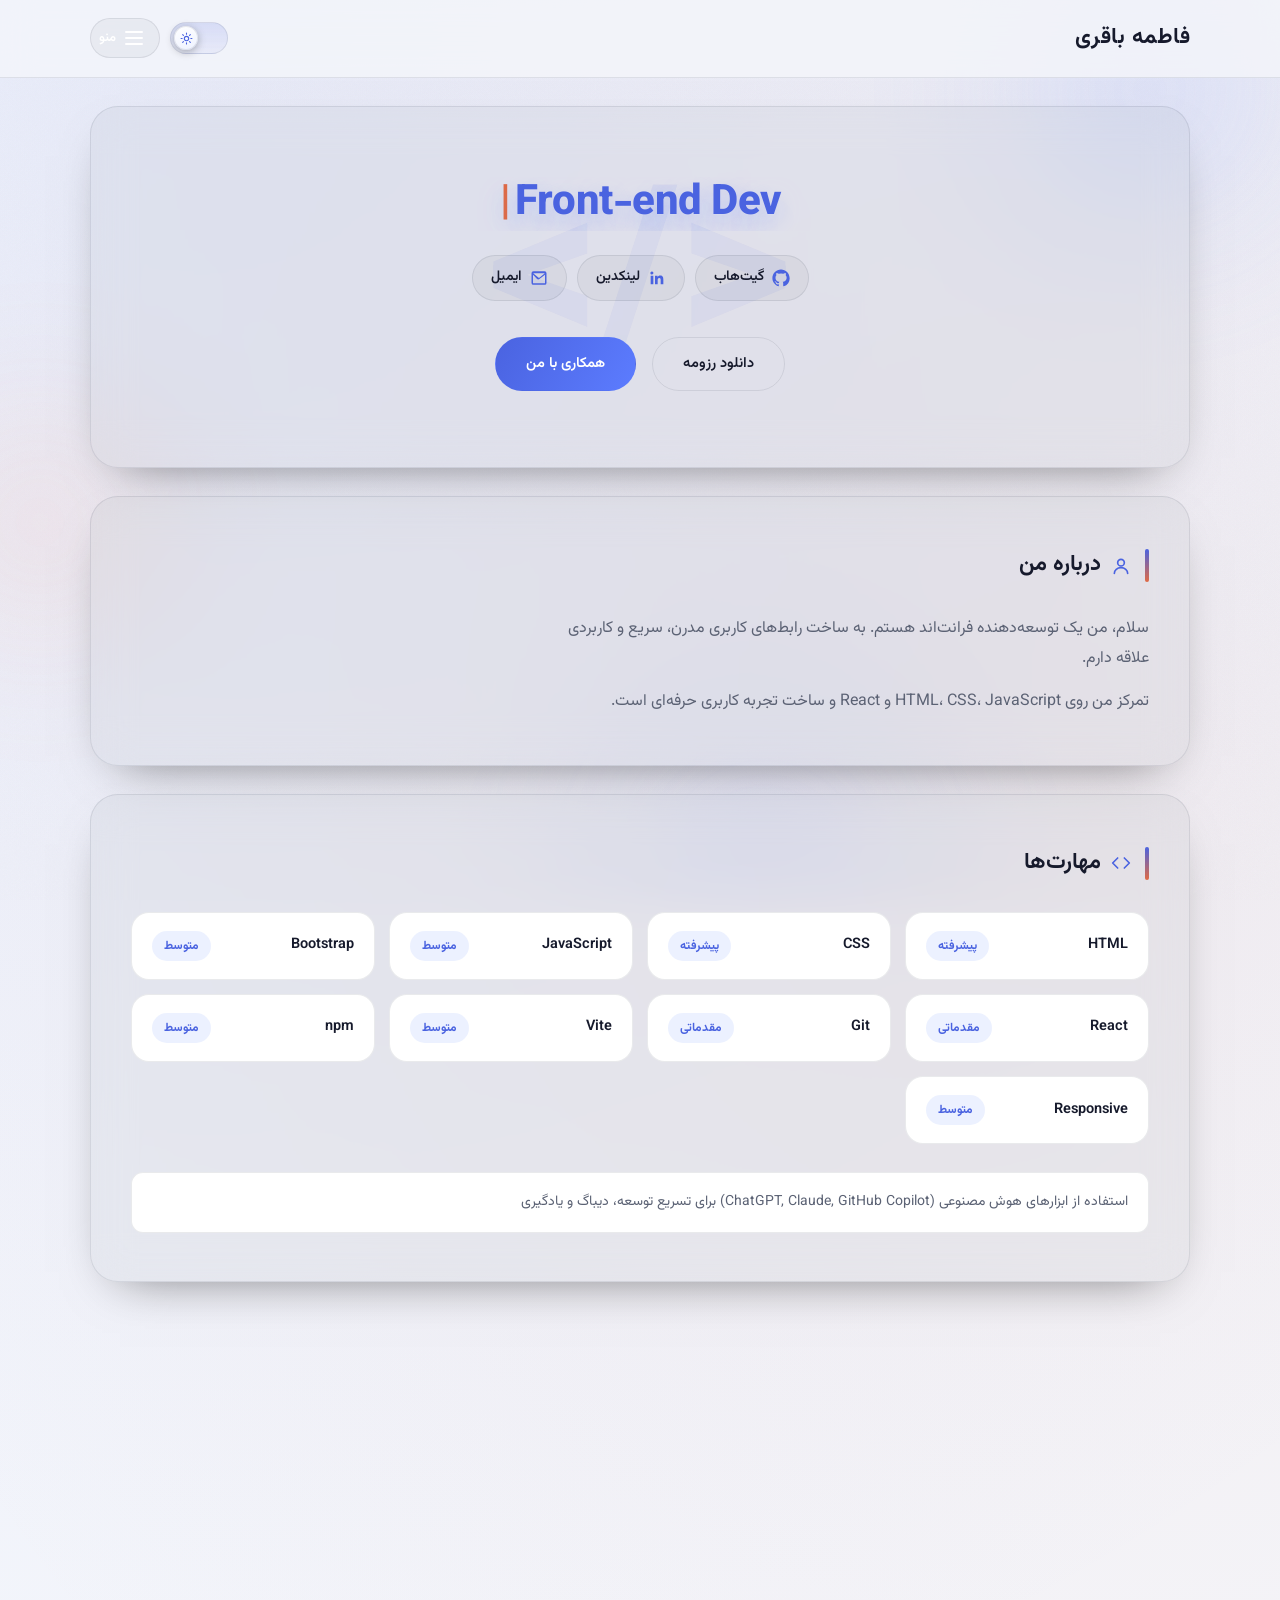
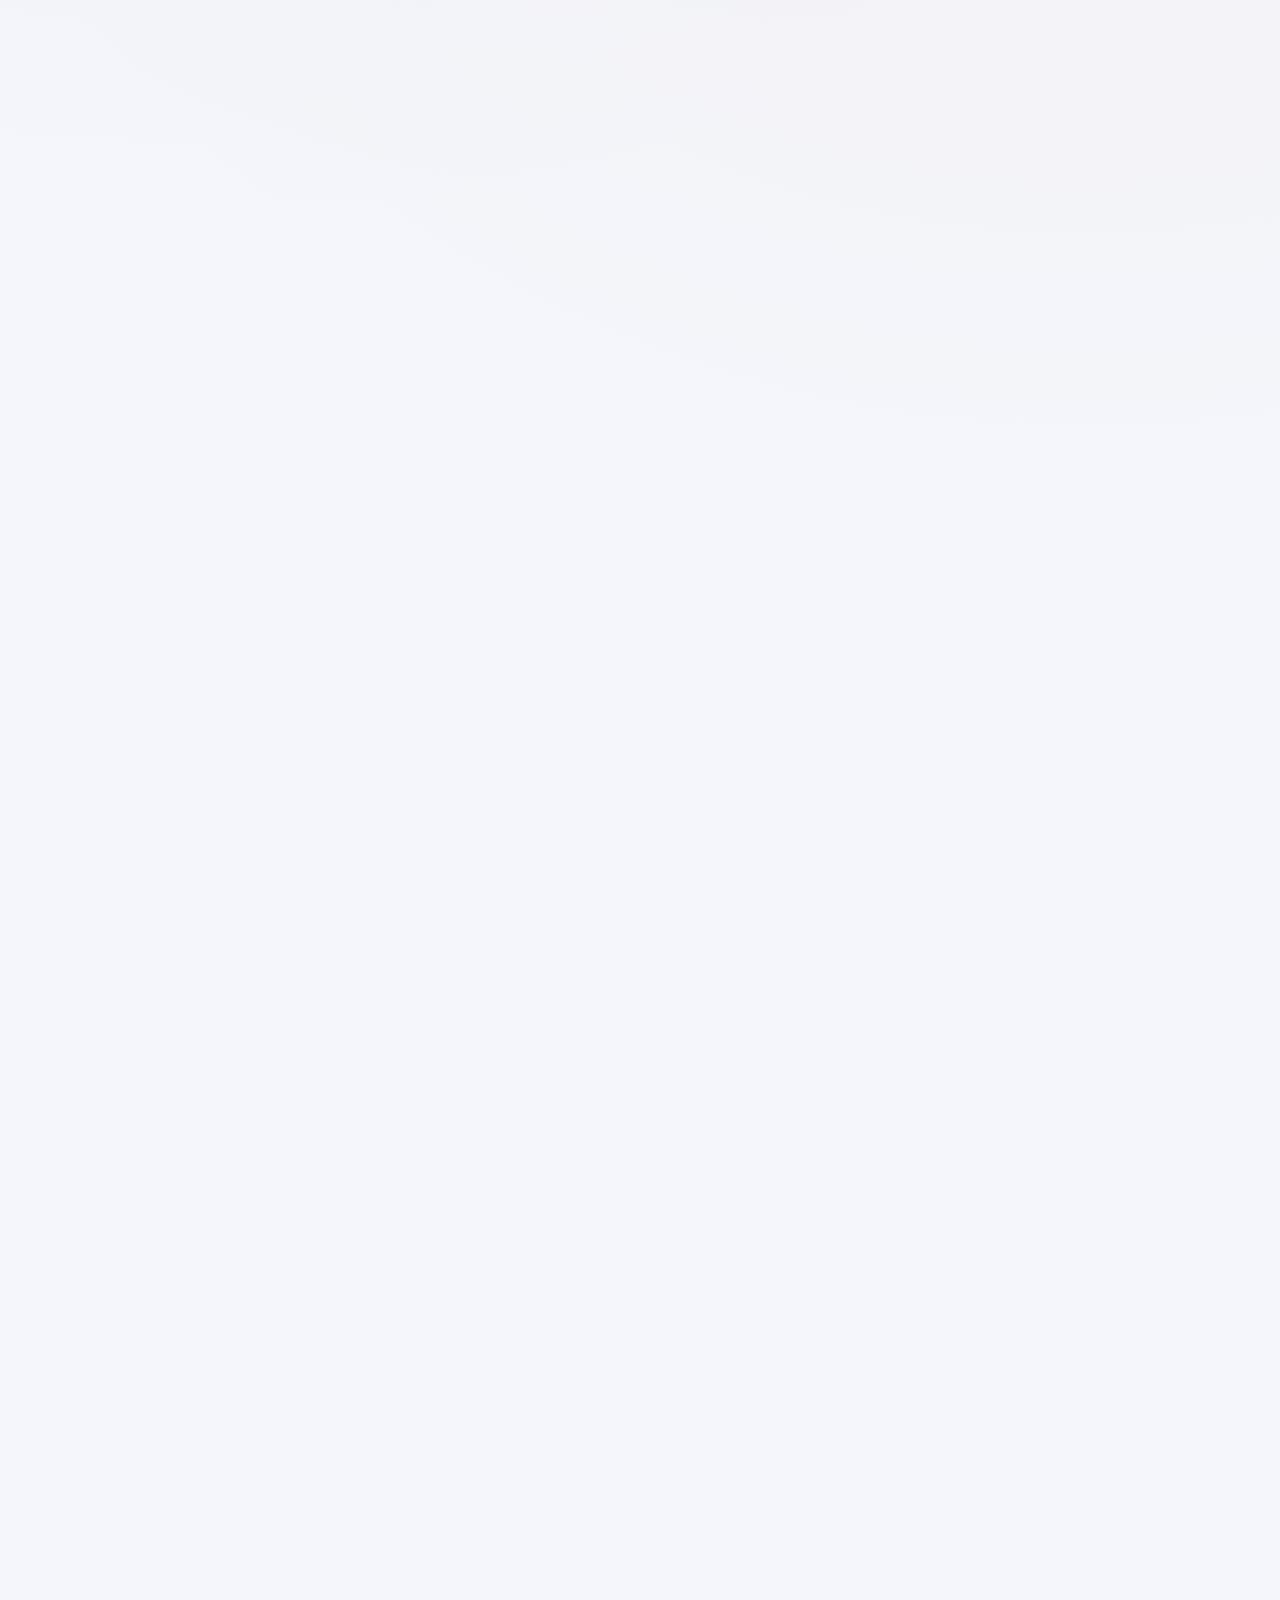
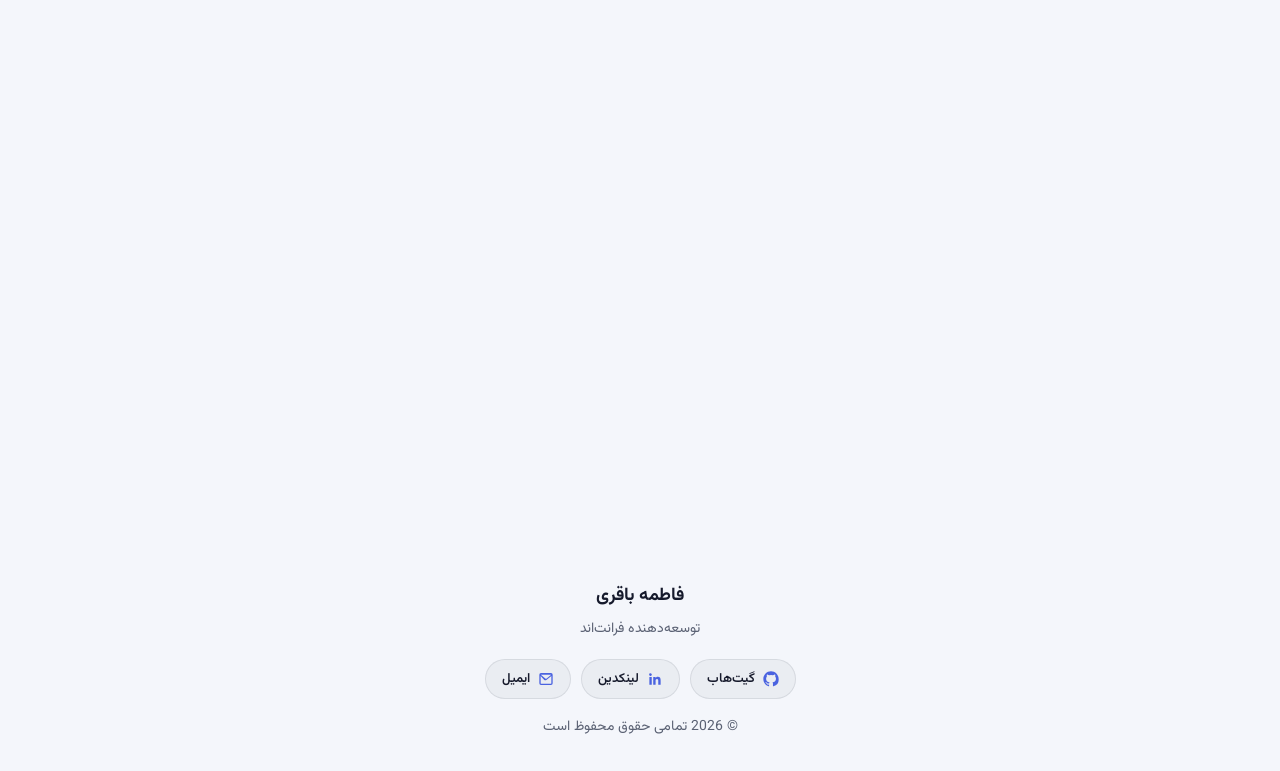
==== commit 7b450128: "Update index.html" ====
--- a/index.html
+++ b/index.html
@@ -163,7 +163,7 @@
 <div class="buttons">
 
 
-  <a href="https://github.com/vvnn12vn-boop/my-portfolio/blob/main/resume.pdf"
+  <a href="https://vvnn12vn-boop.github.io/my-portfolio/resume.pdf"
      target="_blank"
      class="project-download">
      دانلود رزومه
